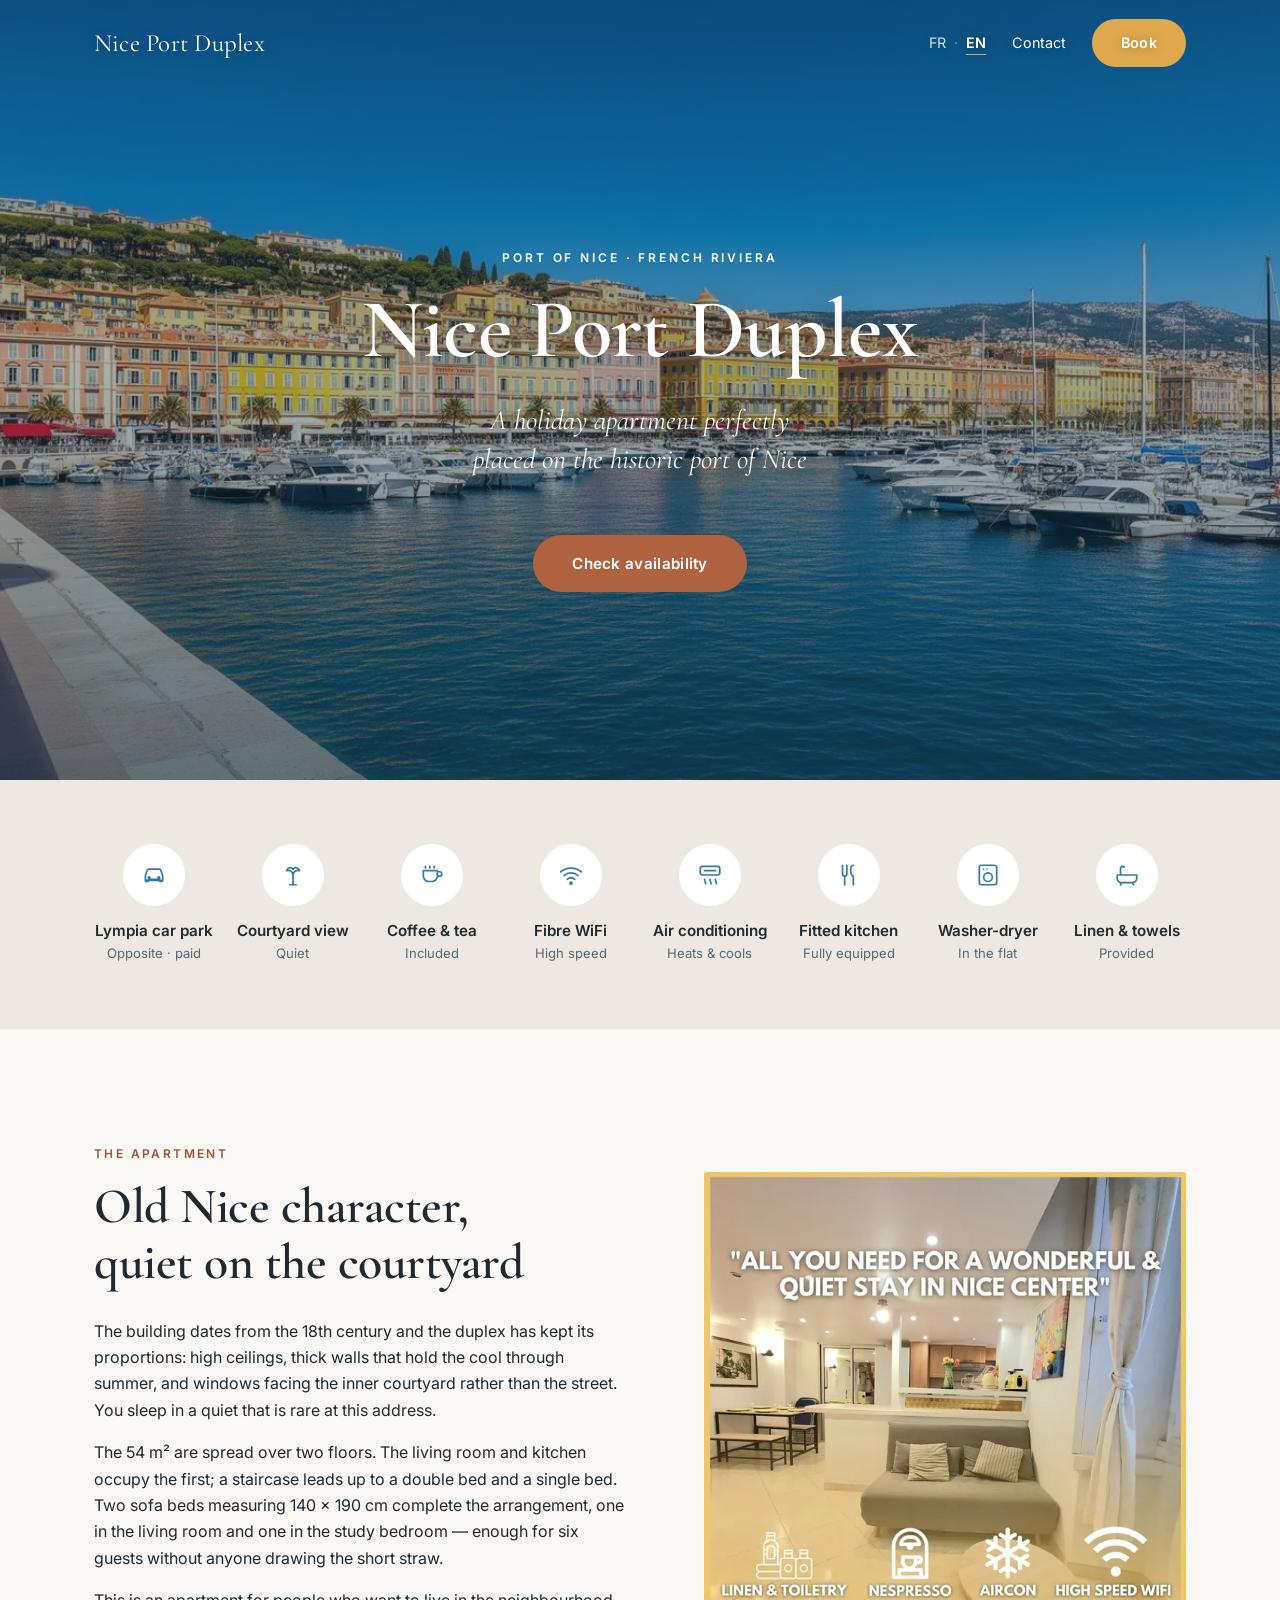
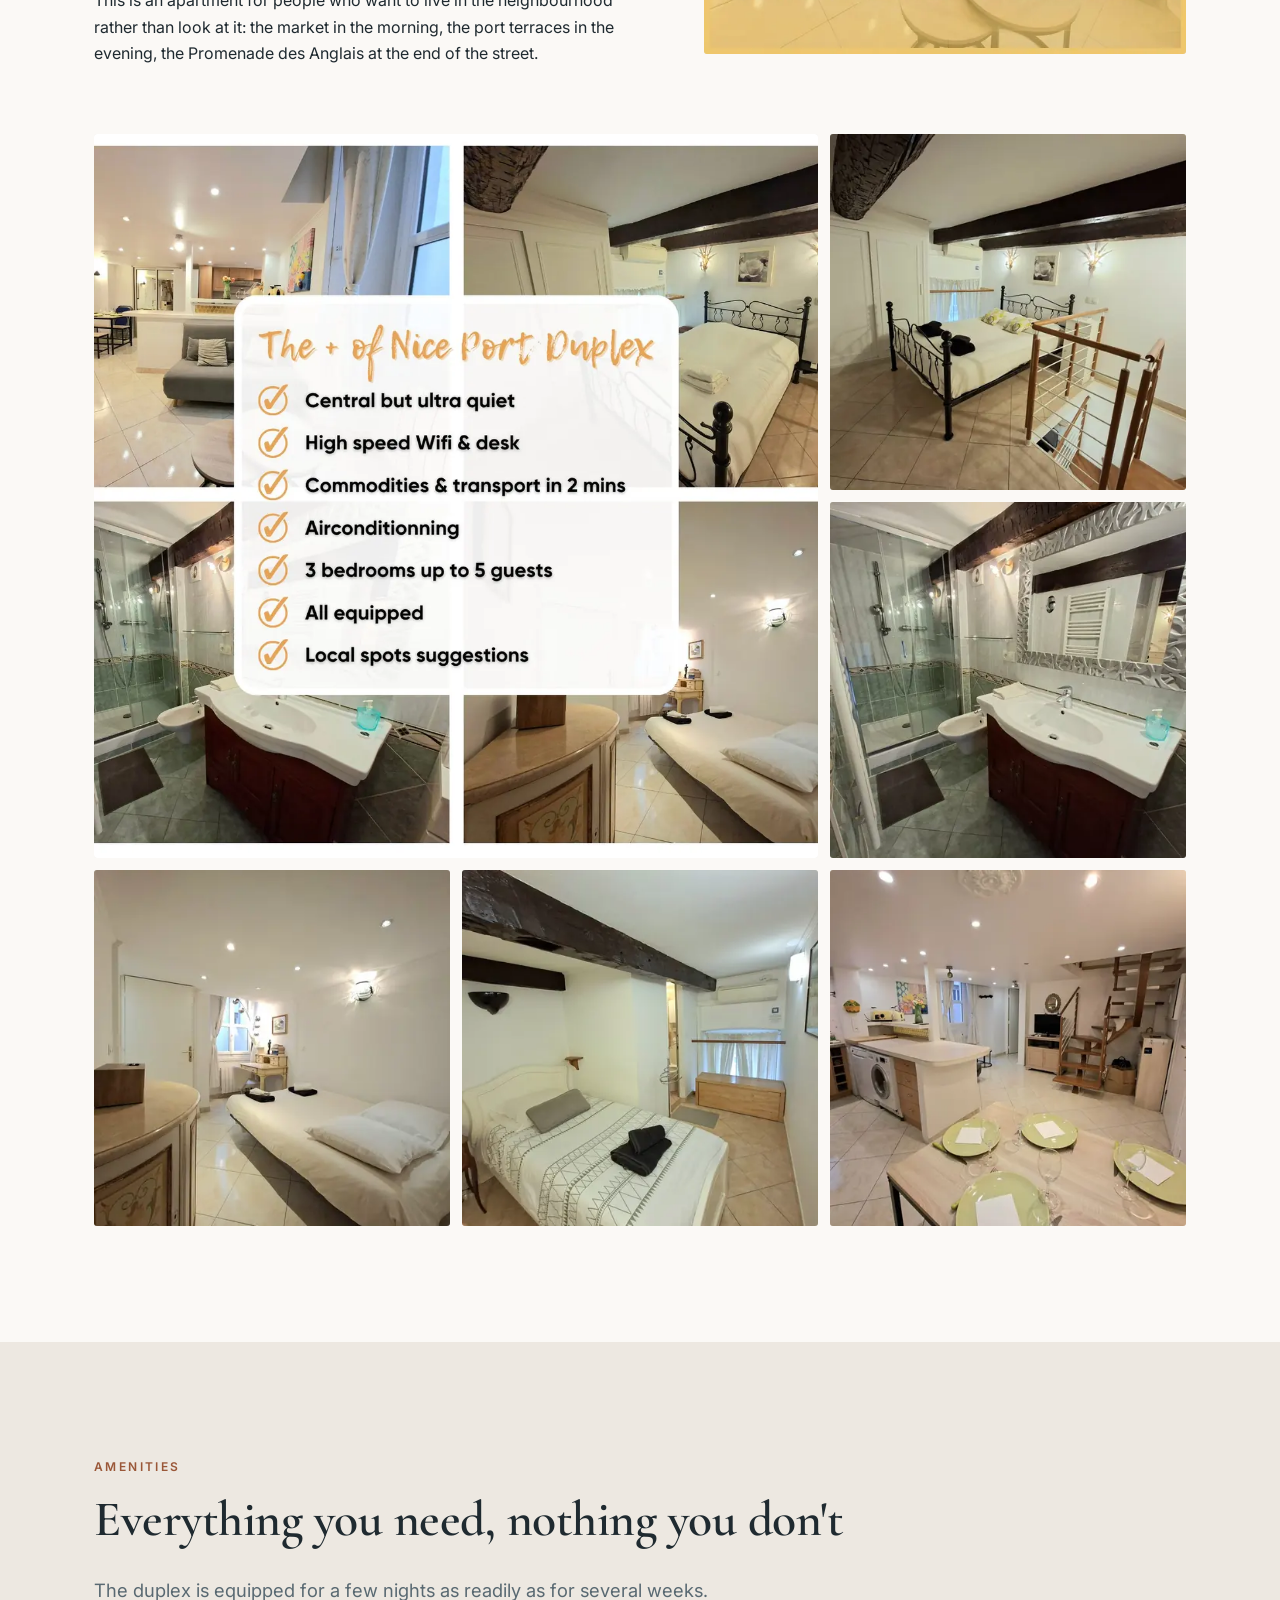
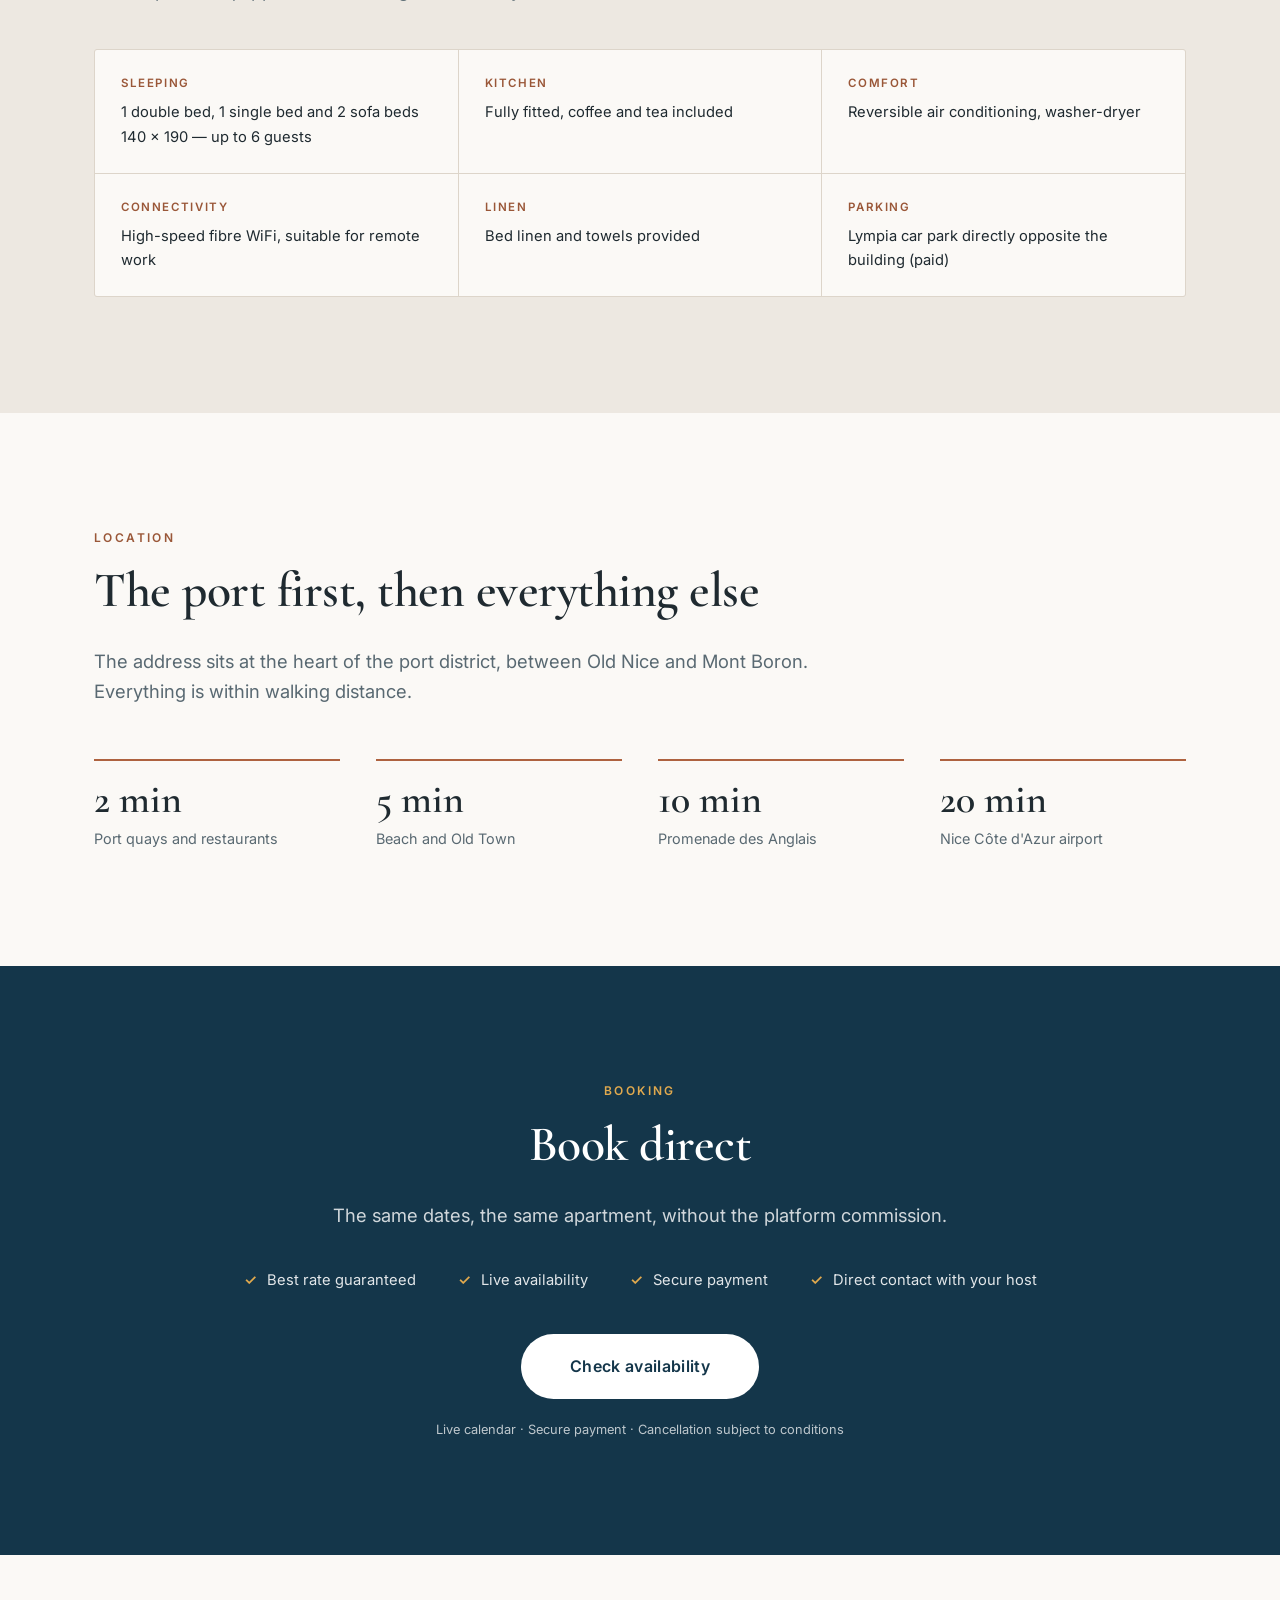
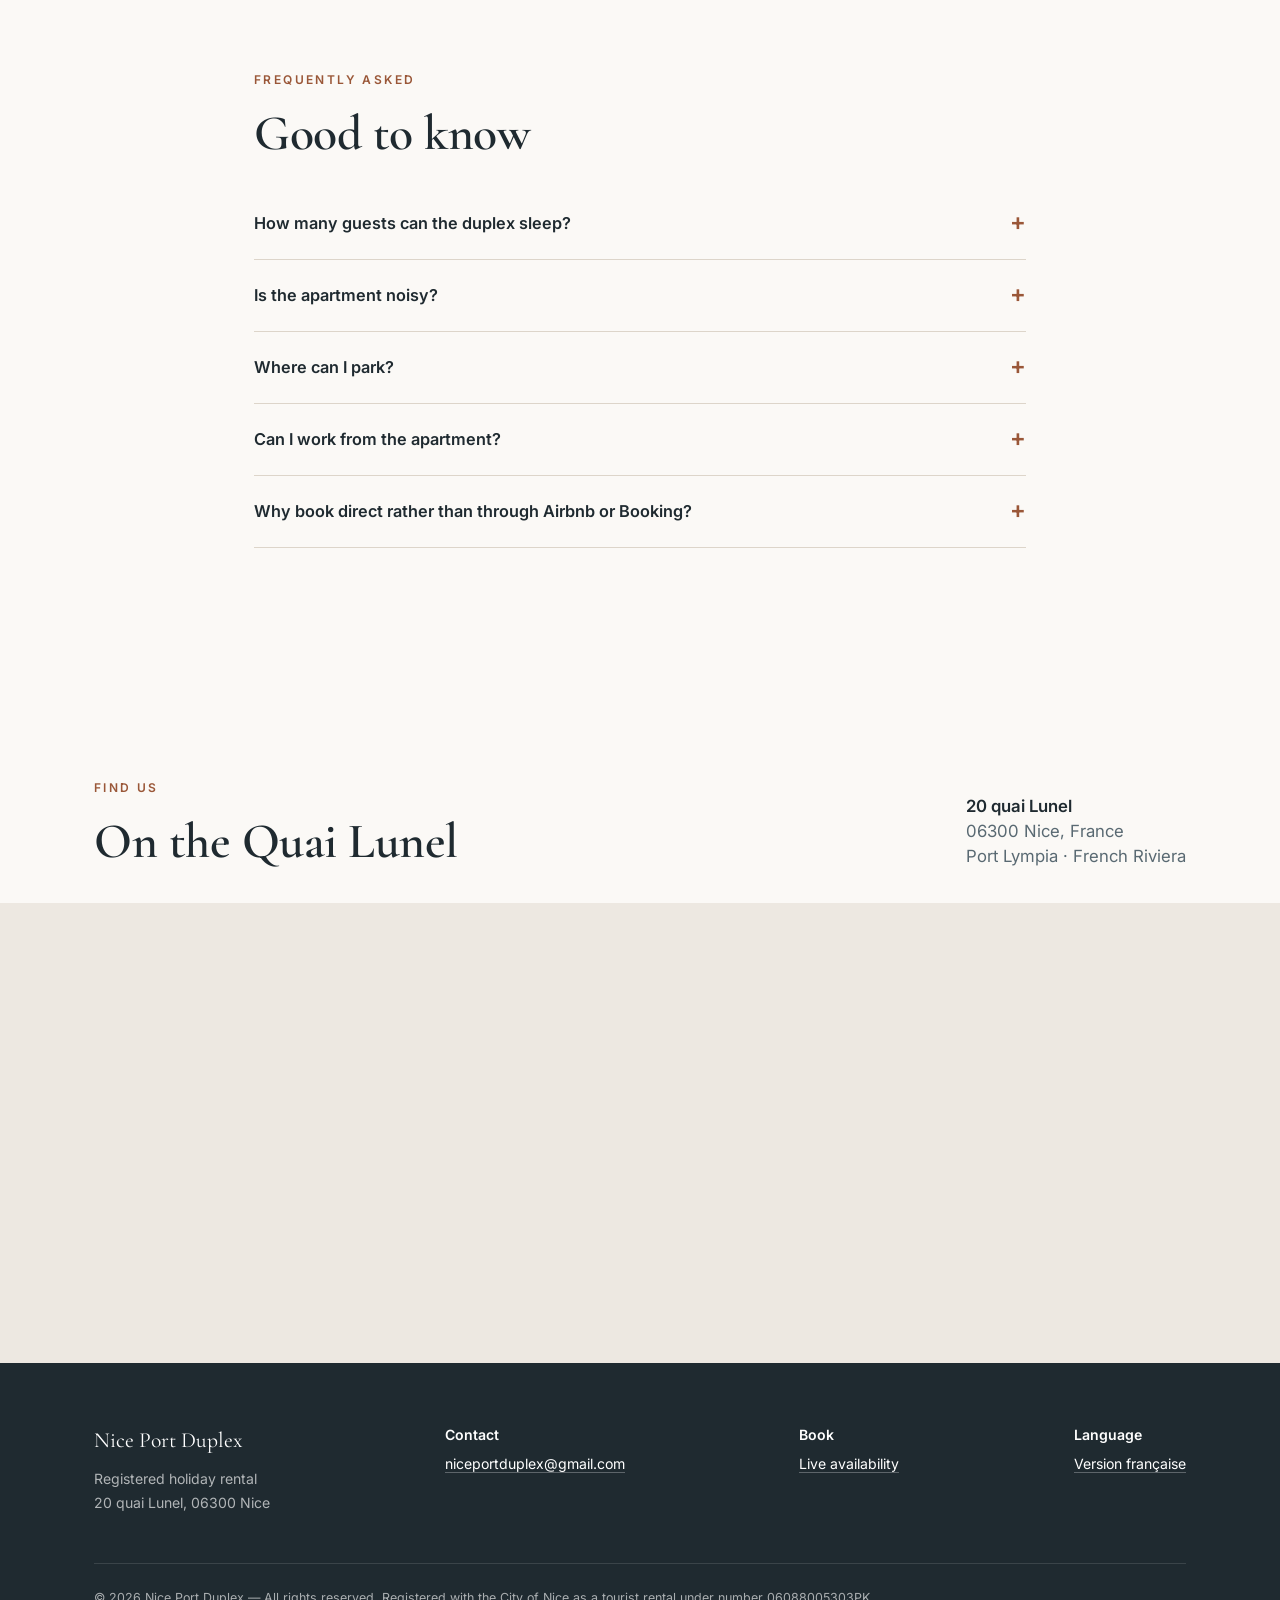
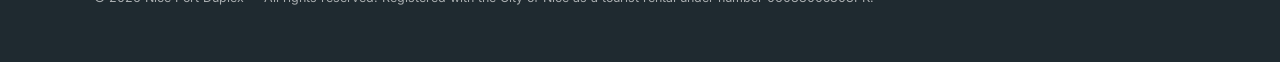
==== en/index.html @ 894622ed "Optimisation des performances et de l'accessibilité Images : variantes WebP responsives avec repli J" ====
<!DOCTYPE html>
<html lang="en">
<head>
<meta charset="utf-8">
<meta name="viewport" content="width=device-width, initial-scale=1">

<title>Nice Port Duplex — Holiday Rental on the Old Port of Nice</title>
<meta name="description" content="Charming 54 m² duplex on the Old Port of Nice, in an 18th-century building. Sleeps 6, air conditioning, fibre WiFi, five minutes from the beach and Old Town. Book direct, no platform fees.">
<link rel="canonical" href="https://niceportduplex.com/en/">
<link rel="alternate" hreflang="fr" href="https://niceportduplex.com/">
<link rel="alternate" hreflang="en" href="https://niceportduplex.com/en/">
<link rel="alternate" hreflang="x-default" href="https://niceportduplex.com/">
<meta name="robots" content="index, follow">
<meta name="theme-color" content="#14364a">

<meta property="og:type" content="website">
<meta property="og:locale" content="en_GB">
<meta property="og:locale:alternate" content="fr_FR">
<meta property="og:site_name" content="Nice Port Duplex">
<meta property="og:url" content="https://niceportduplex.com/en/">
<meta property="og:title" content="Nice Port Duplex — Holiday Rental on the Old Port of Nice">
<meta property="og:description" content="Charming 54 m² duplex on the Old Port of Nice. Sleeps 6, air conditioning, fibre WiFi. Book direct.">
<meta property="og:image" content="https://niceportduplex.com/images/opt/hero-1280.jpg">
<meta name="twitter:card" content="summary_large_image">

<link rel="preload" as="image" fetchpriority="high" href="../images/opt/hero-1280.webp" type="image/webp" imagesrcset="../images/opt/hero-760.webp 760w, ../images/opt/hero-1280.webp 1280w, ../images/opt/hero-1920.webp 1920w" imagesizes="100vw">
<link rel="icon" href="../images/favicon.png">
<link rel="preconnect" href="https://fonts.googleapis.com">
<link rel="preconnect" href="https://fonts.gstatic.com" crossorigin>
<link rel="preload" as="style" href="https://fonts.googleapis.com/css2?family=Cormorant+Garamond:ital,wght@0,400;0,600;1,400&family=Inter:wght@400;600&display=swap">
<link rel="stylesheet" href="https://fonts.googleapis.com/css2?family=Cormorant+Garamond:ital,wght@0,400;0,600;1,400&family=Inter:wght@400;600&display=swap" media="print" onload="this.media='all'">
<noscript><link rel="stylesheet" href="https://fonts.googleapis.com/css2?family=Cormorant+Garamond:ital,wght@0,400;0,600;1,400&family=Inter:wght@400;600&display=swap"></noscript>
<link rel="stylesheet" href="../styles.css">
</head>
<body>

<!-- Icons (defined once, reused below) -->
<svg style="display:none">
  <symbol id="i-car" viewBox="0 0 24 24"><path d="M5 17h14M4 13l1.5-5A2 2 0 017.4 6.5h9.2A2 2 0 0118.5 8L20 13v4a1 1 0 01-1 1h-1a1 1 0 01-1-1v-1H7v1a1 1 0 01-1 1H5a1 1 0 01-1-1v-4z"/><circle cx="7.5" cy="14.5" r=".8"/><circle cx="16.5" cy="14.5" r=".8"/></symbol>
  <symbol id="i-tree" viewBox="0 0 24 24"><path d="M12 21v-9M12 12c0-3-3-5-6-4 1-3 5-4 6-1 1-3 5-2 6 1-3-1-6 1-6 4z"/><path d="M9 21h6"/></symbol>
  <symbol id="i-cup" viewBox="0 0 24 24"><path d="M4 8h13v5a5 5 0 01-5 5H9a5 5 0 01-5-5V8zM17 9h2a2 2 0 010 4h-2M6 4v1.5M10 4v1.5M14 4v1.5"/></symbol>
  <symbol id="i-wifi" viewBox="0 0 24 24"><path d="M2.5 9a15 15 0 0119 0M5.5 12.5a10 10 0 0113 0M8.5 16a5.5 5.5 0 017 0"/><circle cx="12" cy="19.5" r=".9" fill="currentColor"/></symbol>
  <symbol id="i-air" viewBox="0 0 24 24"><rect x="3" y="4" width="18" height="8" rx="2"/><path d="M7 8h10M7 16c0 2 1 3 1 4M12 16c0 2 1 3 1 4M17 16c0 2 1 3 1 4"/></symbol>
  <symbol id="i-kitchen" viewBox="0 0 24 24"><path d="M6 3v8a2 2 0 002 2h0a2 2 0 002-2V3M8 13v8M16 3c-1.5 0-2.5 2-2.5 5S15 13 16 13v8"/></symbol>
  <symbol id="i-wash" viewBox="0 0 24 24"><rect x="4" y="3" width="16" height="18" rx="2"/><circle cx="12" cy="14" r="4"/><path d="M8 6.5h.01M11 6.5h.01"/></symbol>
  <symbol id="i-bath" viewBox="0 0 24 24"><path d="M3 12h18v3a4 4 0 01-4 4H7a4 4 0 01-4-4v-3zM6 12V6a2 2 0 013.4-1.4M7 19l-1 2M17 19l1 2"/></symbol>
</svg>

<header>
  <nav class="wrap nav">
    <a href="/en/" class="brand">Nice&nbsp;Port&nbsp;Duplex</a>
    <div class="nav-right">
      <span class="lang"><a href="/">FR</a><span style="opacity:.4">·</span><a href="/en/" aria-current="true">EN</a></span>
      <a href="#contact" class="hide-sm">Contact</a>
      <a href="/en/book/" class="btn btn-gold">Book</a>
    </div>
  </nav>
</header>

<!-- ═══════════ HERO ═══════════ -->
<main id="contenu">
<div class="hero">
  <div class="hero-img"><picture><source type="image/webp" srcset="../images/opt/hero-760.webp 760w, ../images/opt/hero-1280.webp 1280w, ../images/opt/hero-1920.webp 1920w" sizes="100vw"><img src="../images/opt/hero-1280.jpg" alt="The historic port of Nice and its colourful façades" width="1920" height="1088" fetchpriority="high"></picture></div>
  <div class="wrap">
    <p class="eyebrow">Port of Nice · French Riviera</p>
    <h1>Nice Port Duplex</h1>
    <p class="tagline">A holiday apartment perfectly placed on the historic port of Nice</p>
    <a href="/en/book/" class="btn btn-primary">Check availability</a>
  </div>
</div>

<!-- ═══════════ AMENITIES STRIP ═══════════ -->
<div class="strip">
  <div class="wrap strip-grid">
    <div><i><svg><use href="#i-car"/></svg></i><b>Lympia car park</b><span>Opposite · paid</span></div>
    <div><i><svg><use href="#i-tree"/></svg></i><b>Courtyard view</b><span>Quiet</span></div>
    <div><i><svg><use href="#i-cup"/></svg></i><b>Coffee &amp; tea</b><span>Included</span></div>
    <div><i><svg><use href="#i-wifi"/></svg></i><b>Fibre WiFi</b><span>High speed</span></div>
    <div><i><svg><use href="#i-air"/></svg></i><b>Air conditioning</b><span>Heats &amp; cools</span></div>
    <div><i><svg><use href="#i-kitchen"/></svg></i><b>Fitted kitchen</b><span>Fully equipped</span></div>
    <div><i><svg><use href="#i-wash"/></svg></i><b>Washer-dryer</b><span>In the flat</span></div>
    <div><i><svg><use href="#i-bath"/></svg></i><b>Linen &amp; towels</b><span>Provided</span></div>
  </div>
</div>

<!-- ═══════════ THE APARTMENT ═══════════ -->
<section id="apartment">
  <div class="wrap two">
    <div>
      <p class="eyebrow">The apartment</p>
      <h2>Old Nice character,<br>quiet on the courtyard</h2>
      <p>The building dates from the 18th century and the duplex has kept its proportions: high ceilings, thick walls that hold the cool through summer, and windows facing the inner courtyard rather than the street. You sleep in a quiet that is rare at this address.</p>
      <p>The 54 m² are spread over two floors. The living room and kitchen occupy the first; a staircase leads up to a double bed and a single bed. Two sofa beds measuring 140 × 190 cm complete the arrangement, one in the living room and one in the study bedroom — enough for six guests without anyone drawing the short straw.</p>
      <p>This is an apartment for people who want to live in the neighbourhood rather than look at it: the market in the morning, the port terraces in the evening, the Promenade des Anglais at the end of the street.</p>
    </div>
    <div class="frame">
      <picture><source type="image/webp" srcset="../images/opt/salon-640.webp 640w, ../images/opt/salon-1040.webp 1040w" sizes="(max-width:860px) 100vw, 520px"><img src="../images/opt/salon-640.jpg" alt="What the duplex provides: linen and toiletries, Nespresso, air conditioning and high-speed WiFi" width="1300" height="1300" loading="lazy" decoding="async"></picture>
    </div>
  </div>

  <div class="wrap">
    <div class="gallery">
      <div><picture><source type="image/webp" srcset="../images/opt/photo-1-700.webp 700w, ../images/opt/photo-1-1100.webp 1100w" sizes="(max-width:700px) 100vw, (max-width:1140px) 66vw, 740px"><img src="../images/opt/photo-1-700.jpg" alt="Highlights of the duplex: central yet quiet, fibre WiFi and desk, air conditioning, three bedrooms" width="1400" height="1400" loading="lazy" decoding="async"></picture></div>
      <div><picture><source type="image/webp" srcset="../images/opt/photo-2-460.webp 460w, ../images/opt/photo-2-720.webp 720w" sizes="(max-width:700px) 50vw, (max-width:1140px) 33vw, 360px"><img src="../images/opt/photo-2-460.jpg" alt="The upstairs bedroom beneath the 18th-century exposed beams" width="900" height="900" loading="lazy" decoding="async"></picture></div>
      <div><picture><source type="image/webp" srcset="../images/opt/photo-3-460.webp 460w, ../images/opt/photo-3-720.webp 720w" sizes="(max-width:700px) 50vw, (max-width:1140px) 33vw, 360px"><img src="../images/opt/photo-3-460.jpg" alt="The bathroom with walk-in shower and large mirror" width="900" height="900" loading="lazy" decoding="async"></picture></div>
      <div><picture><source type="image/webp" srcset="../images/opt/photo-4-460.webp 460w, ../images/opt/photo-4-720.webp 720w" sizes="(max-width:700px) 50vw, (max-width:1140px) 33vw, 360px"><img src="../images/opt/photo-4-460.jpg" alt="The second bedroom with its work corner facing the window" width="900" height="900" loading="lazy" decoding="async"></picture></div>
      <div><picture><source type="image/webp" srcset="../images/opt/photo-5-460.webp 460w, ../images/opt/photo-5-720.webp 720w" sizes="(max-width:700px) 50vw, (max-width:1140px) 33vw, 360px"><img src="../images/opt/photo-5-460.jpg" alt="The third bedroom, under an exposed beam, next to the shower room" width="900" height="900" loading="lazy" decoding="async"></picture></div>
      <div><picture><source type="image/webp" srcset="../images/opt/photo-6-460.webp 460w, ../images/opt/photo-6-720.webp 720w" sizes="(max-width:700px) 50vw, (max-width:1140px) 33vw, 360px"><img src="../images/opt/photo-6-460.jpg" alt="The table laid opposite the kitchen, television corner and staircase" width="900" height="900" loading="lazy" decoding="async"></picture></div>
    </div>
  </div>
</section>

<!-- ═══════════ AMENITIES ═══════════ -->
<section id="amenities" class="band">
  <div class="wrap">
    <p class="eyebrow">Amenities</p>
    <h2>Everything you need, nothing you don't</h2>
    <p class="lead">The duplex is equipped for a few nights as readily as for several weeks.</p>
    <ul class="amenities">
      <li><strong>Sleeping</strong>1 double bed, 1 single bed and 2 sofa beds 140 × 190 — up to 6 guests</li>
      <li><strong>Kitchen</strong>Fully fitted, coffee and tea included</li>
      <li><strong>Comfort</strong>Reversible air conditioning, washer-dryer</li>
      <li><strong>Connectivity</strong>High-speed fibre WiFi, suitable for remote work</li>
      <li><strong>Linen</strong>Bed linen and towels provided</li>
      <li><strong>Parking</strong>Lympia car park directly opposite the building (paid)</li>
    </ul>
  </div>
</section>

<!-- ═══════════ LOCATION ═══════════ -->
<section id="location">
  <div class="wrap">
    <p class="eyebrow">Location</p>
    <h2>The port first, then everything else</h2>
    <p class="lead">The address sits at the heart of the port district, between Old Nice and Mont Boron. Everything is within walking distance.</p>
    <div class="distances">
      <div><b>2 min</b><span>Port quays and restaurants</span></div>
      <div><b>5 min</b><span>Beach and Old Town</span></div>
      <div><b>10 min</b><span>Promenade des Anglais</span></div>
      <div><b>20 min</b><span>Nice Côte d'Azur airport</span></div>
    </div>
  </div>
</section>

<!-- ═══════════ BOOKING ═══════════ -->
<section id="book" class="booking">
  <div class="wrap">
    <p class="eyebrow" style="color:var(--gold)">Booking</p>
    <h2>Book direct</h2>
    <p class="lead">The same dates, the same apartment, without the platform commission.</p>
    <div class="perks">
      <span>Best rate guaranteed</span>
      <span>Live availability</span>
      <span>Secure payment</span>
      <span>Direct contact with your host</span>
    </div>

    <!-- ┌──────────────────────────────────────────────────────────┐
         │ BOOKING ENGINE                                           │
         │ To show the SuperHote calendar here, replace the link    │
         │ below with the code from SuperHote → Site de             │
         │ réservations → « Intégrer un moteur de réservation ».    │
         └──────────────────────────────────────────────────────────┘ -->
    <a href="/en/book/" class="btn btn-light">Check availability</a>

    <small class="engine-note">Live calendar · Secure payment · Cancellation subject to conditions</small>
  </div>
</section>

<!-- ═══════════ FAQ ═══════════ -->
<section id="faq">
  <div class="wrap" style="max-width:820px">
    <p class="eyebrow">Frequently asked</p>
    <h2>Good to know</h2>

    <details>
      <summary>How many guests can the duplex sleep?</summary>
      <p>Up to six. Upstairs there is a double bed and a single bed, and two sofa beds measuring 140 × 190 cm are found in the living room and the study bedroom.</p>
    </details>

    <details>
      <summary>Is the apartment noisy?</summary>
      <p>No. The duplex faces the building's inner courtyard rather than the street, which is one of its real advantages in such a lively district.</p>
    </details>

    <details>
      <summary>Where can I park?</summary>
      <p>The Lympia car park is directly opposite the building. It is paid parking and requires no advance booking.</p>
    </details>

    <details>
      <summary>Can I work from the apartment?</summary>
      <p>Yes. The WiFi runs on fibre and the study bedroom has a dedicated work corner, which suits longer stays and remote work.</p>
    </details>

    <details>
      <summary>Why book direct rather than through Airbnb or Booking?</summary>
      <p>Because platform commissions do not apply. For identical dates, the direct rate is the better one, and you deal with your host directly before and during your stay.</p>
    </details>
  </div>
</section>

<!-- ═══════════ MAP ═══════════ -->
<section class="map-block">
  <div class="wrap map-head">
    <div>
      <p class="eyebrow">Find us</p>
      <h2 style="margin-bottom:0">On the Quai Lunel</h2>
    </div>
    <address>
      <b>20 quai Lunel</b>
      06300 Nice, France<br>
      Port Lympia · French Riviera
    </address>
  </div>
  <div class="map-frame">
    <iframe
      src="https://www.google.com/maps?q=20+quai+Lunel,+06300+Nice,+France&hl=en&z=16&output=embed"
      title="Location of the apartment, 20 quai Lunel in Nice"
      loading="lazy"
      referrerpolicy="no-referrer-when-downgrade"
      allowfullscreen></iframe>
  </div>
</section>

</main>

<!-- ═══════════ FOOTER ═══════════ -->
<footer id="contact">
  <div class="wrap">
    <div class="foot">
      <div>
        <p style="font-family:'Cormorant Garamond',serif;font-size:1.35rem;color:#fff">Nice Port Duplex</p>
        <p>Registered holiday rental<br>20 quai Lunel, 06300 Nice</p>
      </div>
      <div>
        <p><strong>Contact</strong></p>
        <p><a href="mailto:niceportduplex@gmail.com">niceportduplex@gmail.com</a></p>
      </div>
      <div>
        <p><strong>Book</strong></p>
        <p><a href="#book">Live availability</a></p>
      </div>
      <div>
        <p><strong>Language</strong></p>
        <p><a href="/">Version française</a></p>
      </div>
    </div>
    <p class="legal">© 2026 Nice Port Duplex — All rights reserved. Registered with the City of Nice as a tourist rental under number 06088005303PK.</p>
  </div>
</footer>

<!-- ═══════════ STRUCTURED DATA (Google) ═══════════ -->
<script type="application/ld+json">
{
  "@context":"https://schema.org",
  "@type":"Apartment",
  "name":"Nice Port Duplex",
  "description":"Charming 54 m² duplex over two floors in an 18th-century building on the historic port of Nice. Sleeps six, reversible air conditioning, fibre WiFi, five minutes from the beach and the Old Town.",
  "url":"https://niceportduplex.com/en/",
  "image":"https://niceportduplex.com/images/opt/hero-1280.jpg",
  "occupancy":{"@type":"QuantitativeValue","maxValue":6},
  "floorSize":{"@type":"QuantitativeValue","value":54,"unitCode":"MTK"},
  "address":{
    "@type":"PostalAddress",
    "streetAddress":"20 quai Lunel",
    "addressLocality":"Nice",
    "addressRegion":"Provence-Alpes-Côte d'Azur",
    "postalCode":"06300",
    "addressCountry":"FR"
  },
  "amenityFeature":[
    {"@type":"LocationFeatureSpecification","name":"Fibre WiFi","value":true},
    {"@type":"LocationFeatureSpecification","name":"Air conditioning","value":true},
    {"@type":"LocationFeatureSpecification","name":"Fitted kitchen","value":true},
    {"@type":"LocationFeatureSpecification","name":"Washer-dryer","value":true},
    {"@type":"LocationFeatureSpecification","name":"Linen and towels provided","value":true}
  ]
}
</script>

<script type="application/ld+json">
{
  "@context": "https://schema.org",
  "@type": "FAQPage",
  "mainEntity": [
    {
      "@type": "Question",
      "name": "How many guests can the duplex sleep?",
      "acceptedAnswer": {
        "@type": "Answer",
        "text": "Up to six. Upstairs there is a double bed and a single bed, and two sofa beds measuring 140 × 190 cm are found in the living room and the study bedroom."
      }
    },
    {
      "@type": "Question",
      "name": "Is the apartment noisy?",
      "acceptedAnswer": {
        "@type": "Answer",
        "text": "No. The duplex faces the building's inner courtyard rather than the street, which is one of its real advantages in such a lively district."
      }
    },
    {
      "@type": "Question",
      "name": "Where can I park?",
      "acceptedAnswer": {
        "@type": "Answer",
        "text": "The Lympia car park is directly opposite the building. It is paid parking and requires no advance booking."
      }
    },
    {
      "@type": "Question",
      "name": "Can I work from the apartment?",
      "acceptedAnswer": {
        "@type": "Answer",
        "text": "Yes. The WiFi runs on fibre and the study bedroom has a dedicated work corner, which suits longer stays and remote work."
      }
    },
    {
      "@type": "Question",
      "name": "Why book direct rather than through Airbnb or Booking?",
      "acceptedAnswer": {
        "@type": "Answer",
        "text": "Because platform commissions do not apply. For identical dates, the direct rate is the better one, and you deal with your host directly before and during your stay."
      }
    }
  ]
}
</script>

</body>
</html>
---- styles.css ----
/* ════════════════════════════════════════════════════════
   Nice Port Duplex — feuille de style partagée
   Utilisée par index.html (FR) et en/index.html (EN)
   ════════════════════════════════════════════════════════ */

:root{
  --terracotta:#ae623f;        /* fond de bouton, blanc lisible dessus */
  --terracotta-ink:#9a5738;    /* terracotta en texte sur fond clair */
  --gold:#e0a94e;
  --sea:#397aa3;
  --deep:#14364a;
  --cream:#ede8e1;
  --ivory:#fbf9f6;
  --ink:#1f2a30;
  --muted:#596972;
  --line:#ddd5ca;
  --max:1140px;
}
*{box-sizing:border-box;margin:0;padding:0}
html{scroll-behavior:smooth}
body{
  font-family:'Inter',system-ui,sans-serif;
  color:var(--ink);background:var(--ivory);
  line-height:1.65;-webkit-font-smoothing:antialiased;
}
h1,h2,h3{font-family:'Cormorant Garamond',Georgia,serif;font-weight:600;line-height:1.12;letter-spacing:-.01em}
h1{font-size:clamp(2.8rem,7.5vw,5.2rem)}
h2{font-size:clamp(2rem,4.5vw,3.1rem);margin-bottom:.55em}
h3{font-size:1.3rem;margin-bottom:.35em}
p{margin-bottom:1em}
a{color:inherit}
img{display:block;width:100%;height:100%;object-fit:cover}
.frame img,.gallery img,.hero-img img,.bookhero img{background:var(--cream)}
.wrap{max-width:var(--max);margin:0 auto;padding:0 24px}
section{padding:clamp(64px,9vw,118px) 0}
.eyebrow{font-size:.75rem;letter-spacing:.2em;text-transform:uppercase;color:var(--terracotta-ink);font-weight:600;margin-bottom:1.3em}
.lead{font-size:1.15rem;color:var(--muted);max-width:62ch}
.center{text-align:center}
.center .lead{margin-left:auto;margin-right:auto}

/* ── Boutons ── */
.btn{
  display:inline-block;padding:15px 38px;border-radius:999px;
  font-size:.95rem;font-weight:600;letter-spacing:.02em;
  text-decoration:none;transition:.25s;border:1px solid transparent;cursor:pointer;
}
.btn-primary{background:var(--terracotta);color:#fff}
.btn-primary:hover{background:#94512f}
.btn-gold{background:var(--gold);color:var(--deep)}
.btn-gold:hover{background:#cb9640;color:var(--deep)}
.btn-light{background:#fff;color:var(--deep)}
.btn-light:hover{background:var(--gold);color:var(--deep)}

/* ── En-tête ── */
header{position:absolute;top:0;left:0;right:0;z-index:50}
.nav{display:flex;align-items:center;justify-content:space-between;height:86px}
.brand{font-family:'Cormorant Garamond',serif;font-size:1.55rem;color:#fff;text-decoration:none;letter-spacing:.01em;text-shadow:0 1px 12px rgba(0,0,0,.3)}
.nav-right{display:flex;align-items:center;gap:26px}
.nav-right a{color:#fff;font-size:.9rem;text-decoration:none;text-shadow:0 1px 12px rgba(0,0,0,.3)}
.nav-right .btn{padding:11px 28px;font-size:.9rem}
.lang{display:flex;gap:8px;align-items:center;font-size:.88rem;color:#fff}
.lang a{opacity:.82}
.lang a:hover{opacity:1}
.lang a[aria-current="true"]{opacity:1;font-weight:600;border-bottom:1px solid var(--gold)}
@media(max-width:760px){.nav-right a.hide-sm{display:none}}
/* Zones tactiles confortables sur écran tactile */
@media(pointer:coarse){
  .nav-right a,.lang a,.bookfoot a,footer a{min-height:44px;display:inline-flex;align-items:center}
  .lang a{padding:0 10px}
  .nav-right{gap:14px}
  summary{min-height:44px;align-items:center}
  .btn{padding:16px 34px}
}

/* ── Hero ── */
.hero{position:relative;min-height:clamp(540px,88vh,780px);display:flex;align-items:center;justify-content:center;background:var(--deep);text-align:center}
.hero-img{position:absolute;inset:0}
.hero::after{content:"";position:absolute;inset:0;background:linear-gradient(to bottom,rgba(20,54,74,.58) 0%,rgba(20,54,74,.34) 45%,rgba(20,54,74,.66) 100%)}
.hero .wrap{position:relative;z-index:2;color:#fff;padding-top:60px}
.hero .eyebrow{color:#fff;opacity:1;letter-spacing:.24em}
.hero h1{margin-bottom:.3em;text-shadow:0 2px 30px rgba(0,0,0,.35)}
.hero .tagline{font-family:'Cormorant Garamond',serif;font-style:italic;font-size:clamp(1.25rem,2.6vw,1.75rem);max-width:30ch;margin:0 auto 2em;color:rgba(255,255,255,.95);text-shadow:0 1px 16px rgba(0,0,0,.3);line-height:1.4}

/* ── Bandeau équipements ── */
.strip{background:var(--cream);padding:clamp(44px,5vw,64px) 0}
.strip-grid{display:grid;grid-template-columns:repeat(8,1fr);gap:20px;text-align:center}
@media(max-width:1000px){.strip-grid{grid-template-columns:repeat(4,1fr);gap:30px 16px}}
@media(max-width:540px){.strip-grid{grid-template-columns:repeat(2,1fr)}}
.strip-grid i{display:flex;align-items:center;justify-content:center;width:62px;height:62px;margin:0 auto 12px;background:#fff;border-radius:50%}
.strip-grid svg{width:26px;height:26px;stroke:var(--sea);fill:none;stroke-width:1.6;stroke-linecap:round;stroke-linejoin:round}
.strip-grid b{display:block;font-size:.95rem;font-weight:600}
.strip-grid span{display:block;font-size:.82rem;color:var(--muted)}

/* ── Grilles ── */
.two{display:grid;grid-template-columns:1.05fr .95fr;gap:clamp(40px,6vw,82px);align-items:center}
@media(max-width:860px){.two{grid-template-columns:1fr}}
.frame{aspect-ratio:1/1;background:var(--cream);overflow:hidden;border-radius:3px}

.gallery{display:grid;grid-template-columns:repeat(3,1fr);gap:12px;margin-top:52px}
.gallery div{aspect-ratio:1;background:var(--cream);overflow:hidden;border-radius:3px}
.gallery div:first-child{grid-column:span 2;grid-row:span 2;aspect-ratio:auto}
@media(max-width:700px){
  .gallery{grid-template-columns:repeat(2,1fr)}
  .gallery div:first-child{grid-column:span 2;grid-row:auto;aspect-ratio:4/3}
}

/* ── Équipements détaillés ── */
.amenities{display:grid;grid-template-columns:repeat(3,1fr);gap:1px;background:var(--line);border:1px solid var(--line);margin-top:44px;border-radius:3px;overflow:hidden}
.amenities li{list-style:none;background:var(--ivory);padding:24px 26px;font-size:.92rem}
@media(max-width:860px){.amenities{grid-template-columns:repeat(2,1fr)}}
@media(max-width:520px){.amenities{grid-template-columns:1fr}}
.amenities strong{display:block;font-size:.72rem;letter-spacing:.14em;text-transform:uppercase;color:var(--terracotta-ink);margin-bottom:7px;font-weight:600}

/* ── Emplacement ── */
.band{background:var(--cream)}
.distances{display:grid;grid-template-columns:repeat(auto-fit,minmax(170px,1fr));gap:36px;margin-top:52px}
.distances div{border-top:2px solid var(--terracotta);padding-top:18px}
.distances b{font-family:'Cormorant Garamond',serif;font-size:2.5rem;font-weight:600;display:block;line-height:1;margin-bottom:6px}
.distances span{font-size:.9rem;color:var(--muted)}

/* ── Réservation ── */
.booking{background:var(--deep);color:#fff;text-align:center}
.booking h2{color:#fff}
.booking .lead{color:rgba(255,255,255,.8);margin:0 auto 12px}
.perks{display:flex;justify-content:center;flex-wrap:wrap;gap:14px 42px;margin:38px 0 42px;font-size:.92rem;color:rgba(255,255,255,.88)}
.perks span::before{content:"✓";color:var(--gold);font-weight:600;margin-right:10px}
.booking .btn{padding:18px 48px;font-size:1rem}
.booking small{display:block;margin-top:20px;font-size:.8rem;color:rgba(255,255,255,.72)}

/* ── Page de réservation ── */
.bookbar{position:sticky;top:0;z-index:60;background:var(--ivory);border-bottom:1px solid var(--line)}
.bookbar .nav{height:64px}
.bookbar .brand{color:var(--ink);text-shadow:none;font-size:1.35rem}
.bookbar .nav-right a{color:var(--muted);text-shadow:none}
.bookbar .nav-right a:hover{color:var(--terracotta-ink)}
.bookhero{position:relative;height:clamp(140px,20vw,210px);display:flex;align-items:center;justify-content:center;text-align:center;overflow:hidden;background:var(--deep)}
.bookhero img{position:absolute;inset:0;width:100%;height:100%;object-fit:cover;object-position:center 64%}
.bookhero::after{content:"";position:absolute;inset:0;background:linear-gradient(to bottom,rgba(20,54,74,.45),rgba(20,54,74,.68))}
.bookhero .wrap{position:relative;z-index:2;color:#fff}
.bookhero .eyebrow{color:#fff;opacity:1;margin-bottom:.55em}
.bookhero h1{font-size:clamp(1.75rem,3.8vw,2.7rem);margin:0;text-shadow:0 2px 22px rgba(0,0,0,.35)}
.bookintro{text-align:center;padding:clamp(26px,3.5vw,40px) 0 clamp(22px,2.6vw,32px)}
.bookintro .perks{margin:20px 0 0;color:var(--muted)}
.bookintro .perks span::before{color:var(--terracotta)}
.engine-full{width:100%;background:#fff;border-top:1px solid var(--line)}
.engine-full iframe{width:100%;border:0;display:block;height:4000px}
@media(max-width:700px){.engine-full iframe{height:4900px}}
.bookfoot{text-align:center;padding:40px 0 64px;font-size:.88rem;color:var(--muted)}
.bookfoot a{color:var(--terracotta-ink)}
.engine-note{display:block;margin-top:22px;font-size:.8rem;color:rgba(255,255,255,.72)}

/* ── FAQ ── */
details{border-bottom:1px solid var(--line);padding:22px 0}
summary{cursor:pointer;font-weight:600;font-size:1.02rem;list-style:none;display:flex;justify-content:space-between;gap:20px}
summary::-webkit-details-marker{display:none}
summary::after{content:"+";color:var(--terracotta-ink);font-size:1.5rem;line-height:1;transition:.2s}
details[open] summary::after{transform:rotate(45deg)}
details p{margin:14px 0 0;color:var(--muted);max-width:72ch}

/* ── Carte ── */
.map-block{padding-bottom:0}
.map-head{display:flex;justify-content:space-between;align-items:flex-end;flex-wrap:wrap;gap:20px;margin-bottom:34px}
.map-head address{font-style:normal;font-size:1.05rem;color:var(--muted);line-height:1.5}
.map-head address b{display:block;color:var(--ink);font-weight:600}
.map-frame{position:relative;height:clamp(300px,42vw,460px);background:var(--cream);overflow:hidden}
.map-frame iframe{width:100%;height:100%;border:0;display:block;filter:saturate(.85)}

/* ── Pied de page ── */
footer{background:var(--ink);color:rgba(255,255,255,.65);padding:60px 0 40px;font-size:.88rem}
footer a{color:#fff;text-decoration:none;border-bottom:1px solid rgba(255,255,255,.28)}
.foot{display:flex;justify-content:space-between;flex-wrap:wrap;gap:30px}
.foot p{margin-bottom:.4em}
.foot strong{color:#fff;font-weight:600}
.legal{margin-top:44px;padding-top:24px;border-top:1px solid rgba(255,255,255,.12);font-size:.78rem;color:rgba(255,255,255,.62)}
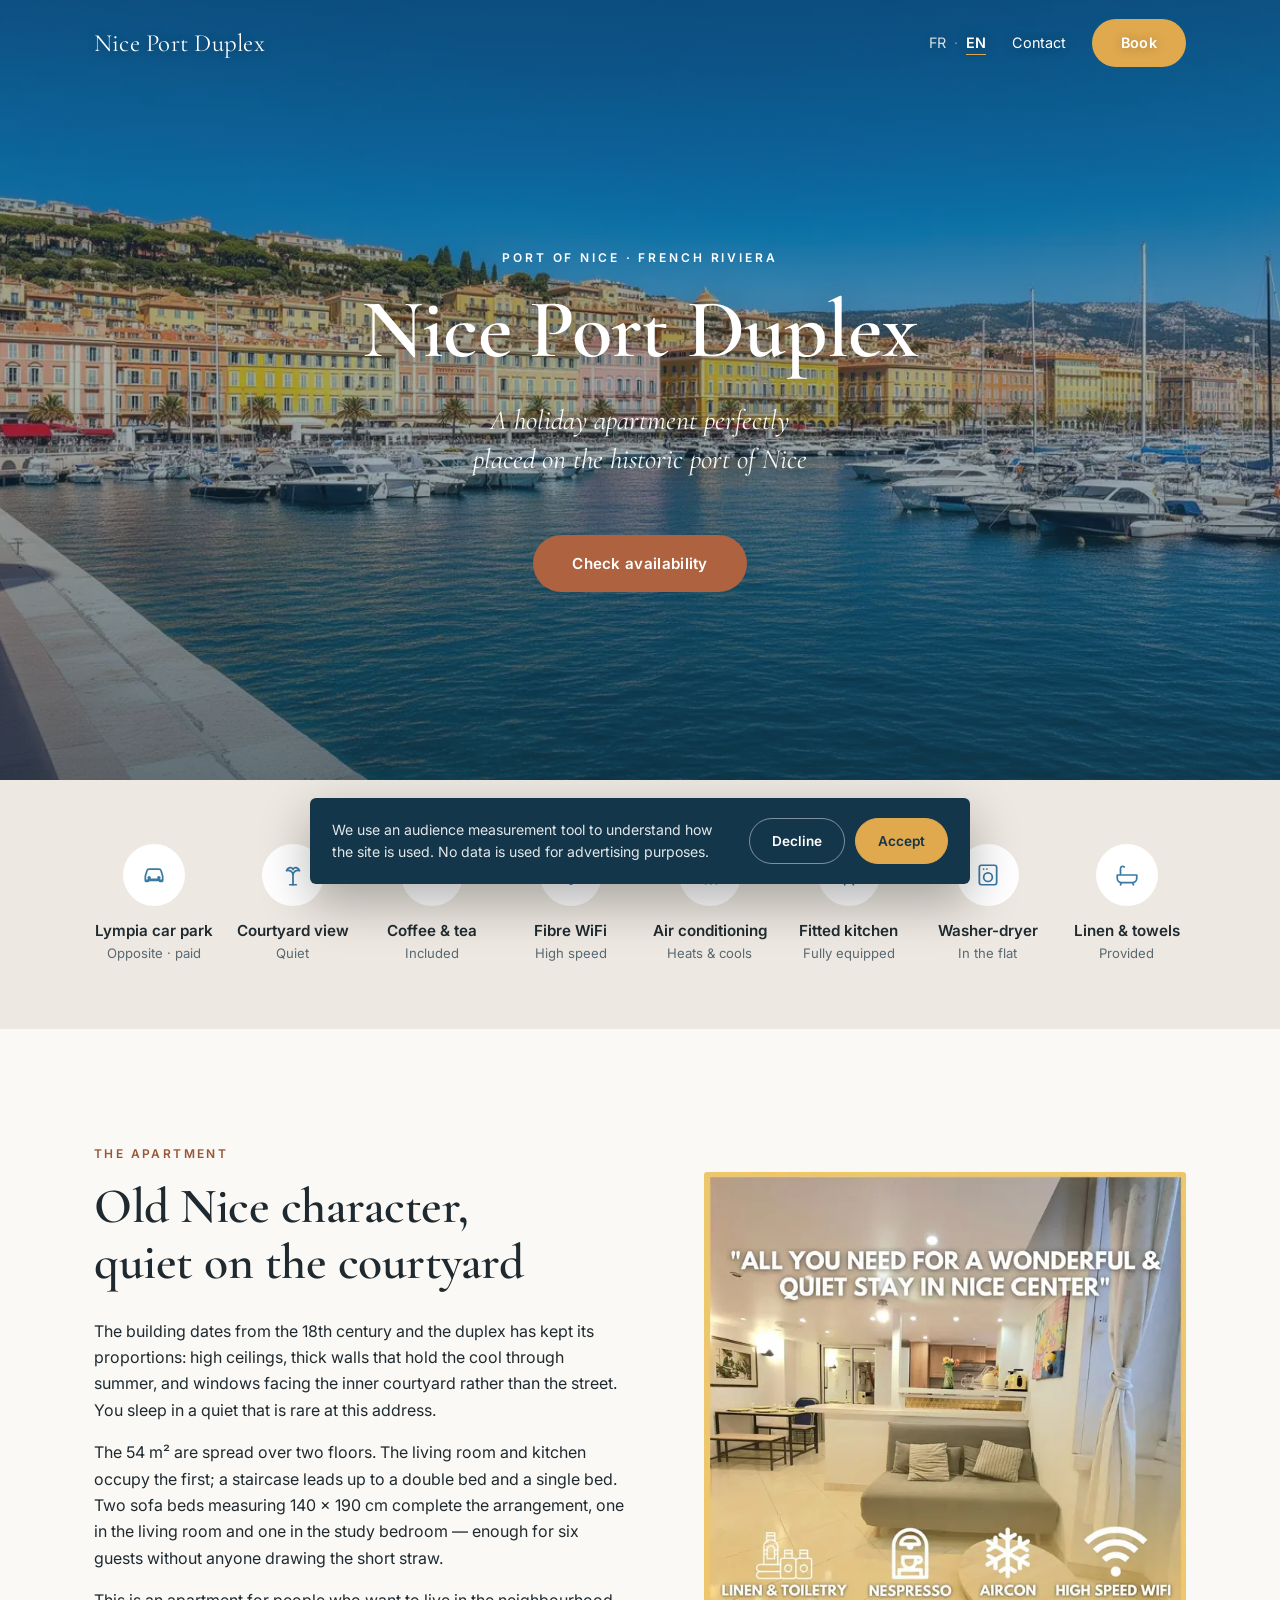
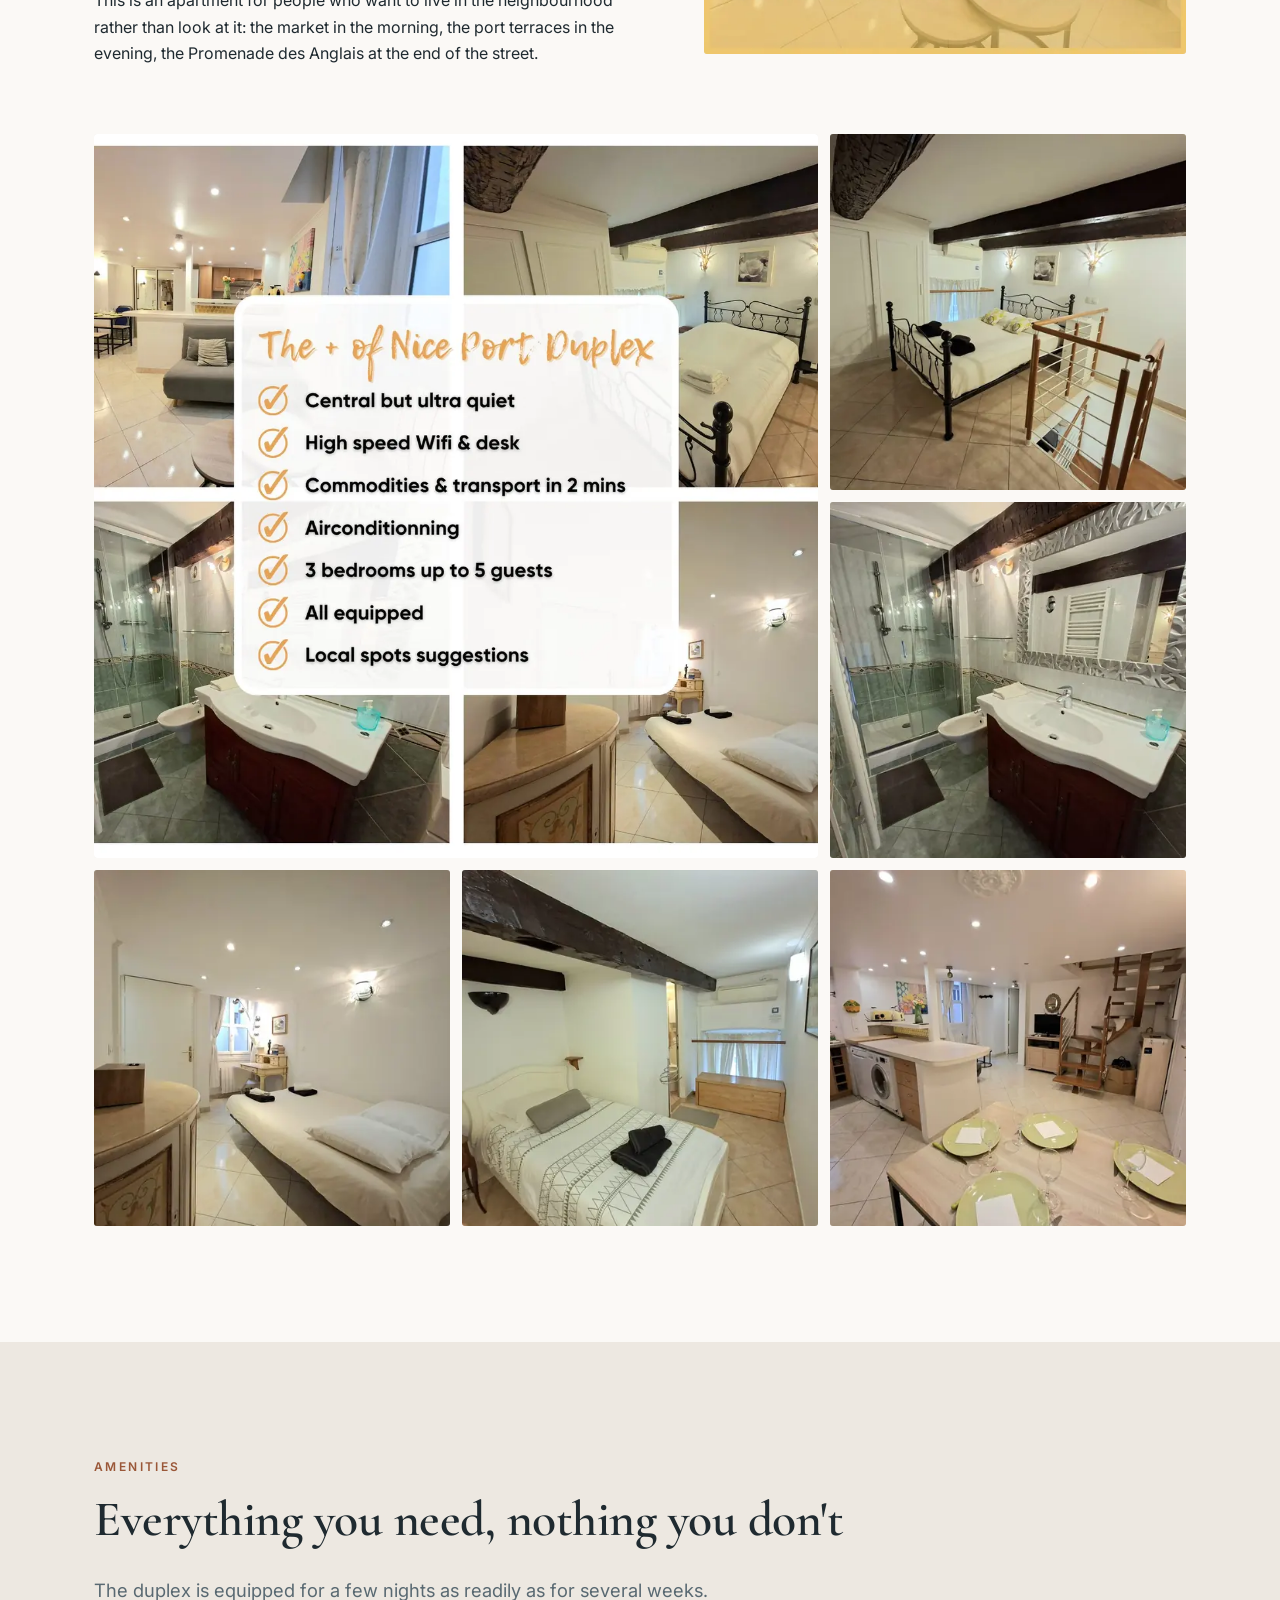
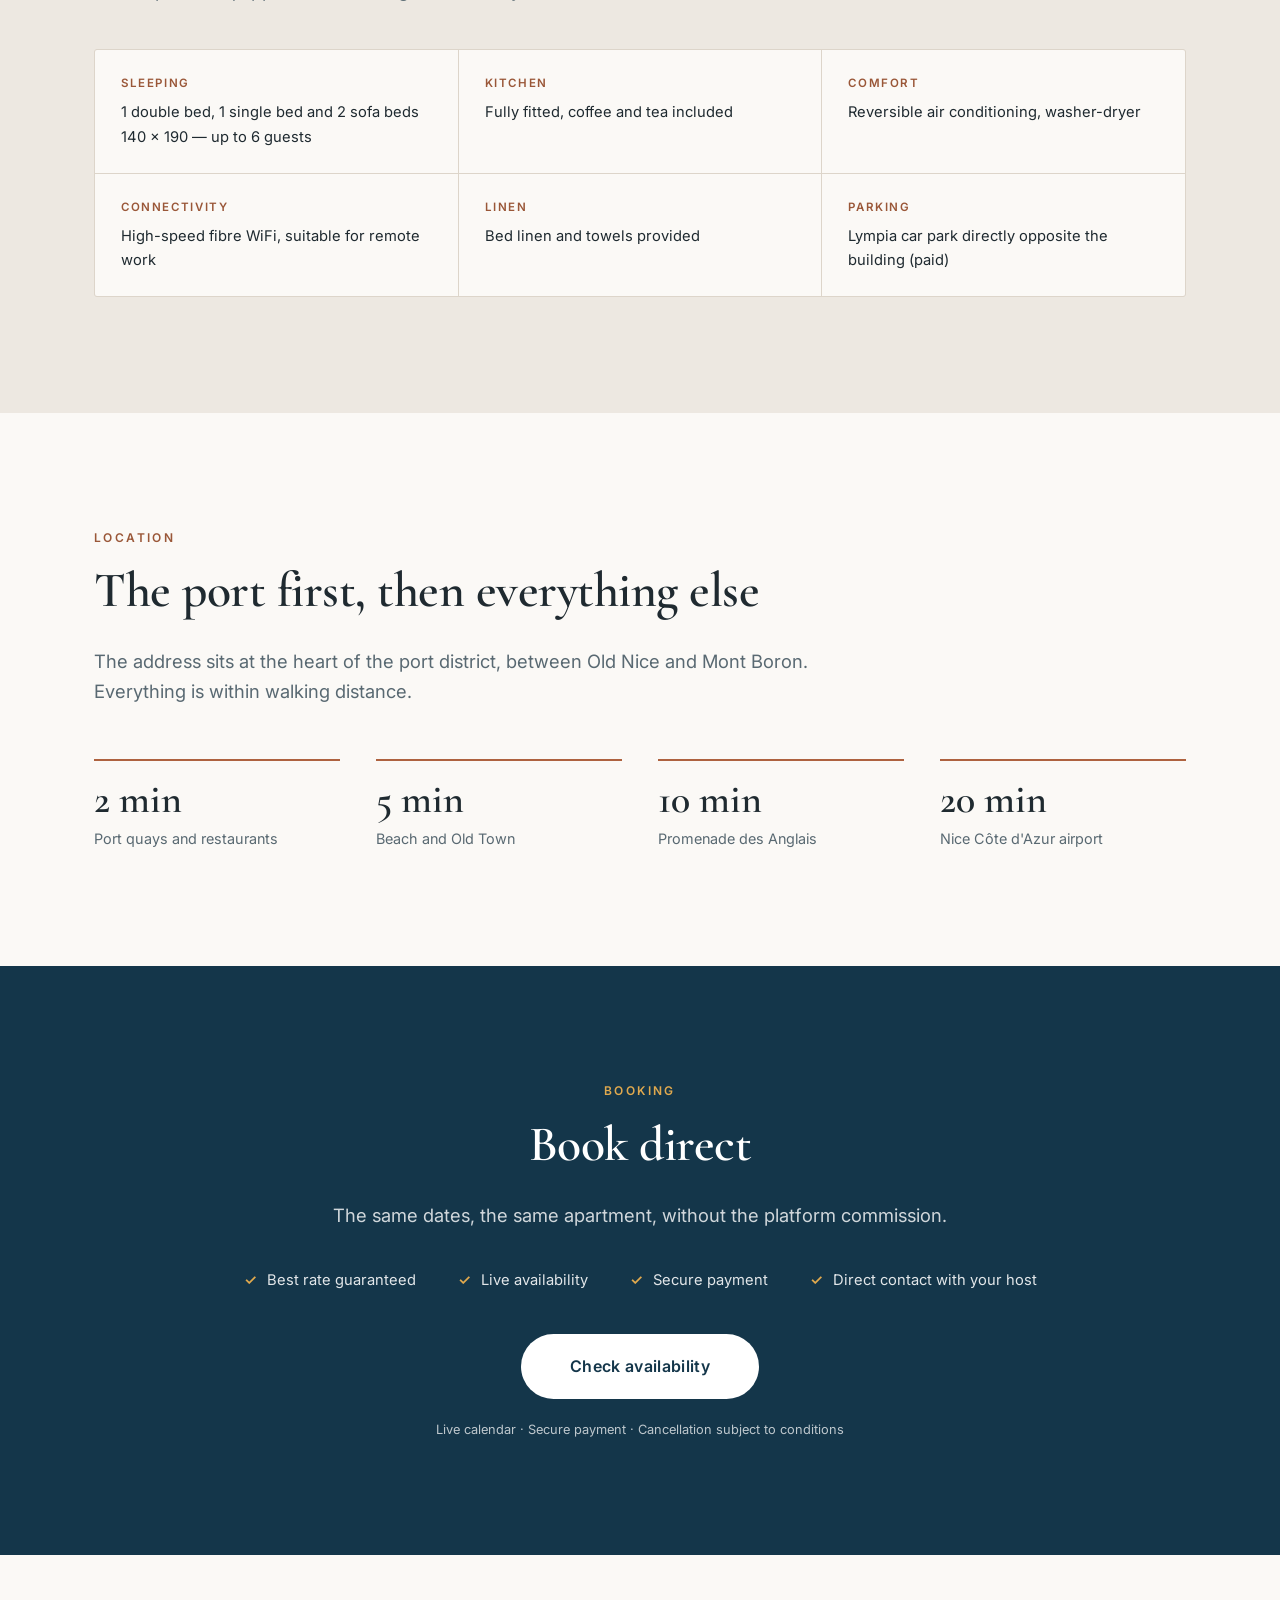
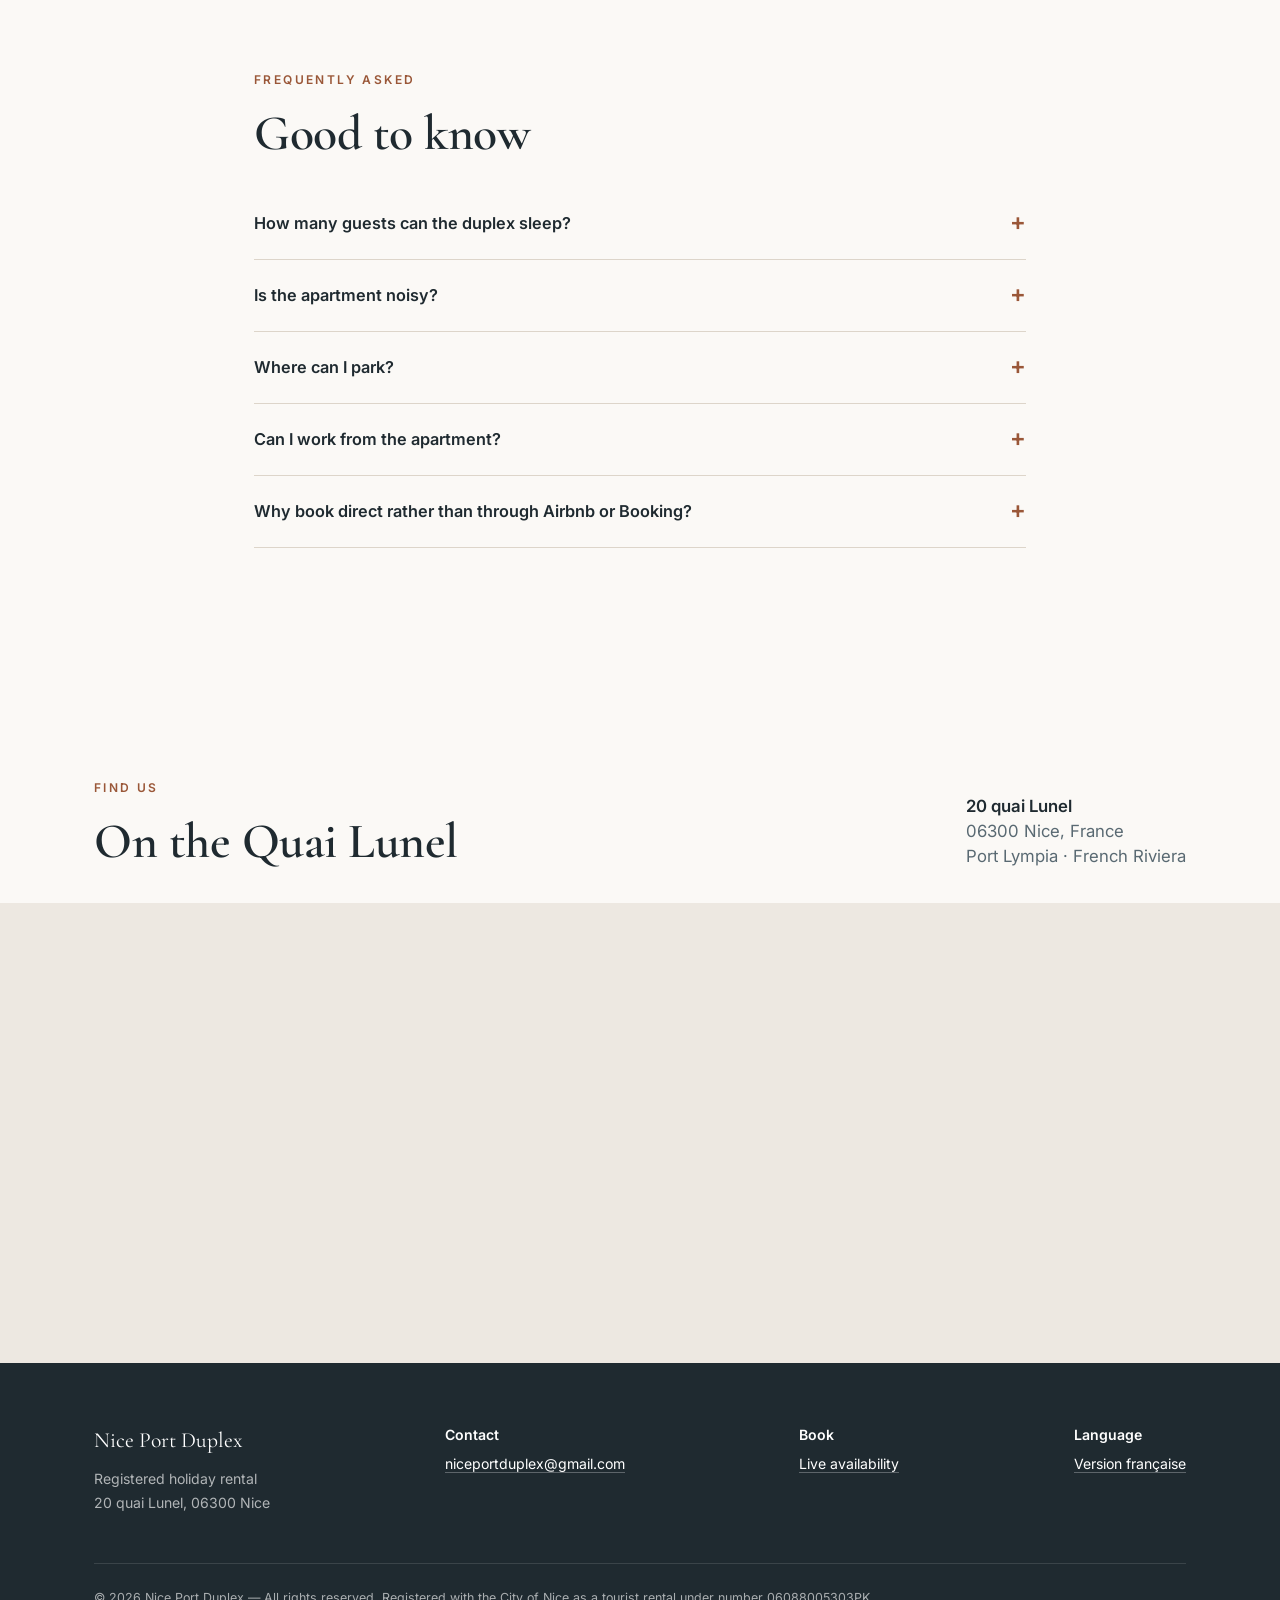
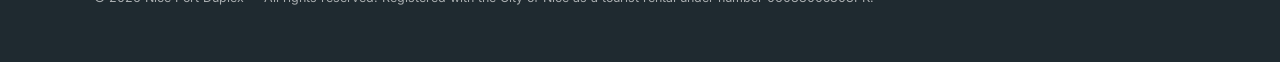
==== commit 91677b4f: "CSS intégré aux pages, mesure d'audience et en-tête mobile Plus aucune ressource ne bloque l'afficha" ====
--- a/en/index.html
+++ b/en/index.html
@@ -30,7 +30,207 @@
 <link rel="preload" as="style" href="https://fonts.googleapis.com/css2?family=Cormorant+Garamond:ital,wght@0,400;0,600;1,400&family=Inter:wght@400;600&display=swap">
 <link rel="stylesheet" href="https://fonts.googleapis.com/css2?family=Cormorant+Garamond:ital,wght@0,400;0,600;1,400&family=Inter:wght@400;600&display=swap" media="print" onload="this.media='all'">
 <noscript><link rel="stylesheet" href="https://fonts.googleapis.com/css2?family=Cormorant+Garamond:ital,wght@0,400;0,600;1,400&family=Inter:wght@400;600&display=swap"></noscript>
-<link rel="stylesheet" href="../styles.css">
+<!-- styles:debut -->
+<style>/* ════════════════════════════════════════════════════════
+   Nice Port Duplex — feuille de style partagée
+   Utilisée par index.html (FR) et en/index.html (EN)
+   ════════════════════════════════════════════════════════ */
+
+:root{
+  --terracotta:#ae623f;        /* fond de bouton, blanc lisible dessus */
+  --terracotta-ink:#9a5738;    /* terracotta en texte sur fond clair */
+  --gold:#e0a94e;
+  --sea:#397aa3;
+  --deep:#14364a;
+  --cream:#ede8e1;
+  --ivory:#fbf9f6;
+  --ink:#1f2a30;
+  --muted:#596972;
+  --line:#ddd5ca;
+  --max:1140px;
+}
+*{box-sizing:border-box;margin:0;padding:0}
+html{scroll-behavior:smooth}
+body{
+  font-family:'Inter',system-ui,sans-serif;
+  color:var(--ink);background:var(--ivory);
+  line-height:1.65;-webkit-font-smoothing:antialiased;
+}
+h1,h2,h3{font-family:'Cormorant Garamond',Georgia,serif;font-weight:600;line-height:1.12;letter-spacing:-.01em}
+h1{font-size:clamp(2.8rem,7.5vw,5.2rem)}
+h2{font-size:clamp(2rem,4.5vw,3.1rem);margin-bottom:.55em}
+h3{font-size:1.3rem;margin-bottom:.35em}
+p{margin-bottom:1em}
+a{color:inherit}
+img{display:block;width:100%;height:100%;object-fit:cover}
+.frame img,.gallery img,.hero-img img,.bookhero img{background:var(--cream)}
+.wrap{max-width:var(--max);margin:0 auto;padding:0 24px}
+section{padding:clamp(64px,9vw,118px) 0}
+.eyebrow{font-size:.75rem;letter-spacing:.2em;text-transform:uppercase;color:var(--terracotta-ink);font-weight:600;margin-bottom:1.3em}
+.lead{font-size:1.15rem;color:var(--muted);max-width:62ch}
+.center{text-align:center}
+.center .lead{margin-left:auto;margin-right:auto}
+
+/* ── Boutons ── */
+.btn{
+  display:inline-block;padding:15px 38px;border-radius:999px;
+  font-size:.95rem;font-weight:600;letter-spacing:.02em;
+  text-decoration:none;transition:.25s;border:1px solid transparent;cursor:pointer;
+}
+.btn-primary{background:var(--terracotta);color:#fff}
+.btn-primary:hover{background:#94512f}
+.btn-gold{background:var(--gold);color:var(--deep)}
+.btn-gold:hover{background:#cb9640;color:var(--deep)}
+.btn-light{background:#fff;color:var(--deep)}
+.btn-light:hover{background:var(--gold);color:var(--deep)}
+
+/* ── En-tête ── */
+header{position:absolute;top:0;left:0;right:0;z-index:50}
+.nav{display:flex;align-items:center;justify-content:space-between;height:86px}
+.brand{font-family:'Cormorant Garamond',serif;font-size:1.55rem;color:#fff;text-decoration:none;letter-spacing:.01em;text-shadow:0 1px 12px rgba(0,0,0,.3)}
+.nav-right{display:flex;align-items:center;gap:26px}
+.nav-right a{color:#fff;font-size:.9rem;text-decoration:none;text-shadow:0 1px 12px rgba(0,0,0,.3)}
+.nav-right .btn{padding:11px 28px;font-size:.9rem}
+.lang{display:flex;gap:8px;align-items:center;font-size:.88rem;color:#fff}
+.lang a{opacity:.82}
+.lang a:hover{opacity:1}
+.lang a[aria-current="true"]{opacity:1;font-weight:600;border-bottom:1px solid var(--gold)}
+@media(max-width:760px){
+  .nav-right a.hide-sm{display:none}
+  .nav{height:72px}
+  .brand{font-size:1.15rem}
+  .nav-right{gap:12px}
+  .nav-right .btn{padding:10px 18px;font-size:.85rem}
+}
+@media(max-width:400px){
+  .brand{font-size:1rem}
+  .lang{font-size:.8rem}
+  .nav-right .btn{padding:10px 14px}
+}
+/* Zones tactiles confortables sur écran tactile */
+@media(pointer:coarse){
+  .nav-right a,.lang a,.bookfoot a,footer a{min-height:44px;display:inline-flex;align-items:center}
+  .lang a{padding:0 10px}
+  .nav-right{gap:14px}
+  summary{min-height:44px;align-items:center}
+  .btn{padding:16px 34px}
+}
+
+/* ── Hero ── */
+.hero{position:relative;min-height:clamp(540px,88vh,780px);display:flex;align-items:center;justify-content:center;background:var(--deep);text-align:center}
+.hero-img{position:absolute;inset:0}
+.hero::after{content:"";position:absolute;inset:0;background:linear-gradient(to bottom,rgba(20,54,74,.58) 0%,rgba(20,54,74,.34) 45%,rgba(20,54,74,.66) 100%)}
+.hero .wrap{position:relative;z-index:2;color:#fff;padding-top:60px}
+.hero .eyebrow{color:#fff;opacity:1;letter-spacing:.24em}
+.hero h1{margin-bottom:.3em;text-shadow:0 2px 30px rgba(0,0,0,.35)}
+.hero .tagline{font-family:'Cormorant Garamond',serif;font-style:italic;font-size:clamp(1.25rem,2.6vw,1.75rem);max-width:30ch;margin:0 auto 2em;color:rgba(255,255,255,.95);text-shadow:0 1px 16px rgba(0,0,0,.3);line-height:1.4}
+
+/* ── Bandeau équipements ── */
+.strip{background:var(--cream);padding:clamp(44px,5vw,64px) 0}
+.strip-grid{display:grid;grid-template-columns:repeat(8,1fr);gap:20px;text-align:center}
+@media(max-width:1000px){.strip-grid{grid-template-columns:repeat(4,1fr);gap:30px 16px}}
+@media(max-width:540px){.strip-grid{grid-template-columns:repeat(2,1fr)}}
+.strip-grid i{display:flex;align-items:center;justify-content:center;width:62px;height:62px;margin:0 auto 12px;background:#fff;border-radius:50%}
+.strip-grid svg{width:26px;height:26px;stroke:var(--sea);fill:none;stroke-width:1.6;stroke-linecap:round;stroke-linejoin:round}
+.strip-grid b{display:block;font-size:.95rem;font-weight:600}
+.strip-grid span{display:block;font-size:.82rem;color:var(--muted)}
+
+/* ── Grilles ── */
+.two{display:grid;grid-template-columns:1.05fr .95fr;gap:clamp(40px,6vw,82px);align-items:center}
+@media(max-width:860px){.two{grid-template-columns:1fr}}
+.frame{aspect-ratio:1/1;background:var(--cream);overflow:hidden;border-radius:3px}
+
+.gallery{display:grid;grid-template-columns:repeat(3,1fr);gap:12px;margin-top:52px}
+.gallery div{aspect-ratio:1;background:var(--cream);overflow:hidden;border-radius:3px}
+.gallery div:first-child{grid-column:span 2;grid-row:span 2;aspect-ratio:auto}
+@media(max-width:700px){
+  .gallery{grid-template-columns:repeat(2,1fr)}
+  .gallery div:first-child{grid-column:span 2;grid-row:auto;aspect-ratio:4/3}
+}
+
+/* ── Équipements détaillés ── */
+.amenities{display:grid;grid-template-columns:repeat(3,1fr);gap:1px;background:var(--line);border:1px solid var(--line);margin-top:44px;border-radius:3px;overflow:hidden}
+.amenities li{list-style:none;background:var(--ivory);padding:24px 26px;font-size:.92rem}
+@media(max-width:860px){.amenities{grid-template-columns:repeat(2,1fr)}}
+@media(max-width:520px){.amenities{grid-template-columns:1fr}}
+.amenities strong{display:block;font-size:.72rem;letter-spacing:.14em;text-transform:uppercase;color:var(--terracotta-ink);margin-bottom:7px;font-weight:600}
+
+/* ── Emplacement ── */
+.band{background:var(--cream)}
+.distances{display:grid;grid-template-columns:repeat(auto-fit,minmax(170px,1fr));gap:36px;margin-top:52px}
+.distances div{border-top:2px solid var(--terracotta);padding-top:18px}
+.distances b{font-family:'Cormorant Garamond',serif;font-size:2.5rem;font-weight:600;display:block;line-height:1;margin-bottom:6px}
+.distances span{font-size:.9rem;color:var(--muted)}
+
+/* ── Réservation ── */
+.booking{background:var(--deep);color:#fff;text-align:center}
+.booking h2{color:#fff}
+.booking .lead{color:rgba(255,255,255,.8);margin:0 auto 12px}
+.perks{display:flex;justify-content:center;flex-wrap:wrap;gap:14px 42px;margin:38px 0 42px;font-size:.92rem;color:rgba(255,255,255,.88)}
+.perks span::before{content:"✓";color:var(--gold);font-weight:600;margin-right:10px}
+.booking .btn{padding:18px 48px;font-size:1rem}
+.booking small{display:block;margin-top:20px;font-size:.8rem;color:rgba(255,255,255,.72)}
+
+/* ── Page de réservation ── */
+.bookbar{position:sticky;top:0;z-index:60;background:var(--ivory);border-bottom:1px solid var(--line)}
+.bookbar .nav{height:64px}
+.bookbar .brand{color:var(--ink);text-shadow:none;font-size:1.35rem}
+.bookbar .nav-right a{color:var(--muted);text-shadow:none}
+.bookbar .nav-right a:hover{color:var(--terracotta-ink)}
+.bookhero{position:relative;height:clamp(140px,20vw,210px);display:flex;align-items:center;justify-content:center;text-align:center;overflow:hidden;background:var(--deep)}
+.bookhero img{position:absolute;inset:0;width:100%;height:100%;object-fit:cover;object-position:center 64%}
+.bookhero::after{content:"";position:absolute;inset:0;background:linear-gradient(to bottom,rgba(20,54,74,.45),rgba(20,54,74,.68))}
+.bookhero .wrap{position:relative;z-index:2;color:#fff}
+.bookhero .eyebrow{color:#fff;opacity:1;margin-bottom:.55em}
+.bookhero h1{font-size:clamp(1.75rem,3.8vw,2.7rem);margin:0;text-shadow:0 2px 22px rgba(0,0,0,.35)}
+.bookintro{text-align:center;padding:clamp(26px,3.5vw,40px) 0 clamp(22px,2.6vw,32px)}
+.bookintro .perks{margin:20px 0 0;color:var(--muted)}
+.bookintro .perks span::before{color:var(--terracotta)}
+.engine-full{width:100%;background:#fff;border-top:1px solid var(--line)}
+.engine-full iframe{width:100%;border:0;display:block;height:4000px}
+@media(max-width:700px){.engine-full iframe{height:4900px}}
+.bookfoot{text-align:center;padding:40px 0 64px;font-size:.88rem;color:var(--muted)}
+.bookfoot a{color:var(--terracotta-ink)}
+.engine-note{display:block;margin-top:22px;font-size:.8rem;color:rgba(255,255,255,.72)}
+
+/* ── FAQ ── */
+details{border-bottom:1px solid var(--line);padding:22px 0}
+summary{cursor:pointer;font-weight:600;font-size:1.02rem;list-style:none;display:flex;justify-content:space-between;gap:20px}
+summary::-webkit-details-marker{display:none}
+summary::after{content:"+";color:var(--terracotta-ink);font-size:1.5rem;line-height:1;transition:.2s}
+details[open] summary::after{transform:rotate(45deg)}
+details p{margin:14px 0 0;color:var(--muted);max-width:72ch}
+
+/* ── Carte ── */
+.map-block{padding-bottom:0}
+.map-head{display:flex;justify-content:space-between;align-items:flex-end;flex-wrap:wrap;gap:20px;margin-bottom:34px}
+.map-head address{font-style:normal;font-size:1.05rem;color:var(--muted);line-height:1.5}
+.map-head address b{display:block;color:var(--ink);font-weight:600}
+.map-frame{position:relative;height:clamp(300px,42vw,460px);background:var(--cream);overflow:hidden}
+.map-frame iframe{width:100%;height:100%;border:0;display:block;filter:saturate(.85)}
+
+/* ── Pied de page ── */
+footer{background:var(--ink);color:rgba(255,255,255,.65);padding:60px 0 40px;font-size:.88rem}
+footer a{color:#fff;text-decoration:none;border-bottom:1px solid rgba(255,255,255,.28)}
+.foot{display:flex;justify-content:space-between;flex-wrap:wrap;gap:30px}
+.foot p{margin-bottom:.4em}
+.foot strong{color:#fff;font-weight:600}
+.legal{margin-top:44px;padding-top:24px;border-top:1px solid rgba(255,255,255,.12);font-size:.78rem;color:rgba(255,255,255,.62)}
+
+/* ── Bandeau de consentement ── */
+.cookie-bar{position:fixed;left:16px;right:16px;bottom:16px;z-index:200;max-width:660px;margin:0 auto;
+  background:var(--deep);color:#fff;border-radius:6px;padding:20px 22px;
+  box-shadow:0 18px 50px rgba(0,0,0,.3);display:none;gap:18px;align-items:center;flex-wrap:wrap}
+.cookie-bar[data-open="1"]{display:flex}
+.cookie-bar p{margin:0;flex:1 1 280px;font-size:.88rem;line-height:1.55;color:rgba(255,255,255,.88)}
+.cookie-bar .actions{display:flex;gap:10px;flex-wrap:wrap}
+.cookie-bar button{font:inherit;font-size:.85rem;font-weight:600;border-radius:999px;
+  padding:11px 22px;border:1px solid rgba(255,255,255,.45);background:none;color:#fff;cursor:pointer;min-height:44px}
+.cookie-bar button:hover{border-color:#fff}
+.cookie-bar button.ok{background:var(--gold);border-color:var(--gold);color:var(--deep)}
+.cookie-bar button.ok:hover{background:#cb9640}
+@media(max-width:560px){.cookie-bar .actions{width:100%}.cookie-bar button{flex:1}}</style>
+<!-- styles:fin -->
 </head>
 <body>
 
@@ -328,5 +528,51 @@
 }
 </script>
 
+<!-- analytics:debut -->
+<!-- Bandeau de consentement : Google Analytics ne se charge qu'après accord. -->
+<div class="cookie-bar" id="cookie-bar" role="region" aria-label="Consent to audience measurement cookies">
+  <p id="cookie-text">We use an audience measurement tool to understand how the site is used. No data is used for advertising purposes.</p>
+  <div class="actions">
+    <button type="button" id="cookie-no">Decline</button>
+    <button type="button" class="ok" id="cookie-yes">Accept</button>
+  </div>
+</div>
+<script>
+(function () {
+  var ID = 'G-PHCLXYTM1L', KEY = 'npd-consent', bar = document.getElementById('cookie-bar');
+
+  function memoire(action, valeur) {
+    try { return action === 'lire' ? localStorage.getItem(KEY) : localStorage.setItem(KEY, valeur); }
+    catch (e) { return null; }
+  }
+
+  function demarrerMesure() {
+    if (window.gtagCharge) return;
+    window.gtagCharge = true;
+    var s = document.createElement('script');
+    s.async = true;
+    s.src = 'https://www.googletagmanager.com/gtag/js?id=' + ID;
+    document.head.appendChild(s);
+    window.dataLayer = window.dataLayer || [];
+    window.gtag = function () { window.dataLayer.push(arguments); };
+    gtag('js', new Date());
+    gtag('config', ID, { anonymize_ip: true });
+  }
+
+  var choix = memoire('lire');
+  if (choix === 'oui') demarrerMesure();
+  else if (choix !== 'non' && bar) bar.setAttribute('data-open', '1');
+
+  if (bar) {
+    document.getElementById('cookie-yes').addEventListener('click', function () {
+      memoire('ecrire', 'oui'); bar.removeAttribute('data-open'); demarrerMesure();
+    });
+    document.getElementById('cookie-no').addEventListener('click', function () {
+      memoire('ecrire', 'non'); bar.removeAttribute('data-open');
+    });
+  }
+})();
+</script>
+<!-- analytics:fin -->
 </body>
 </html>
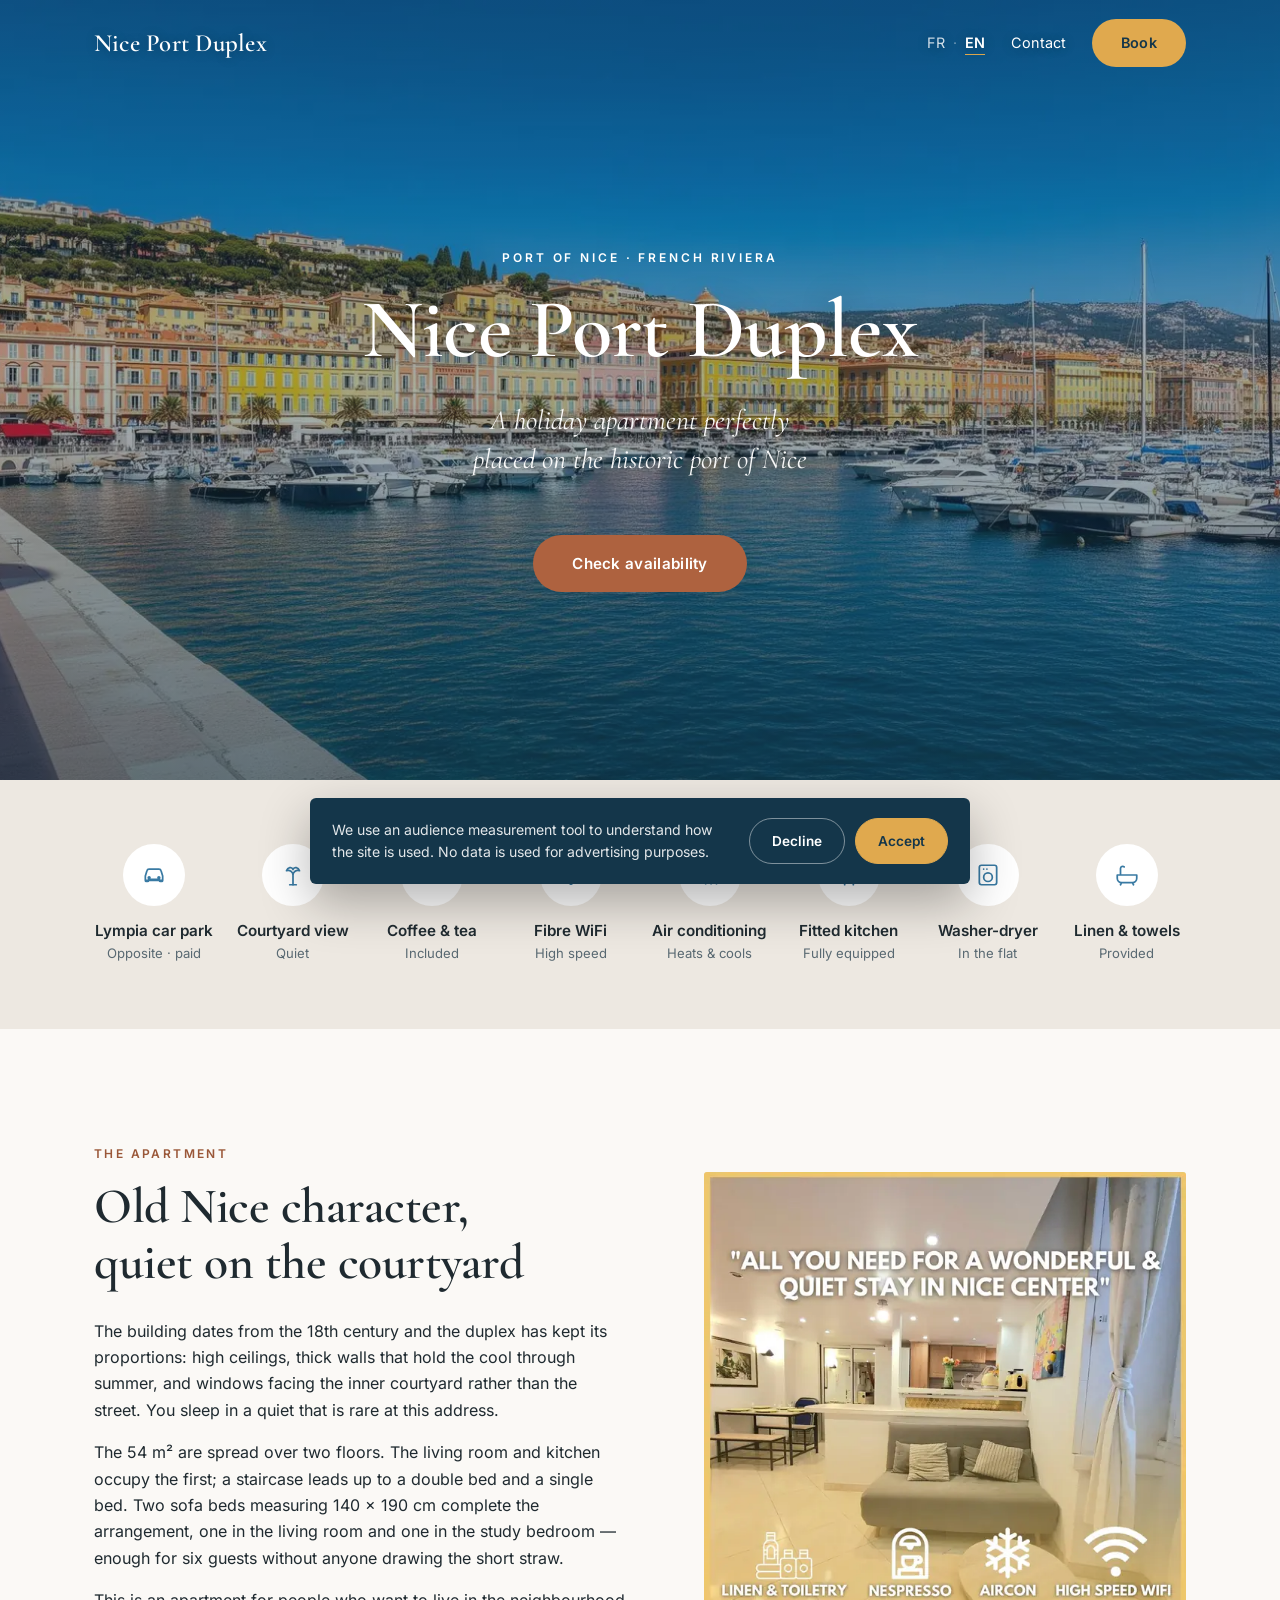
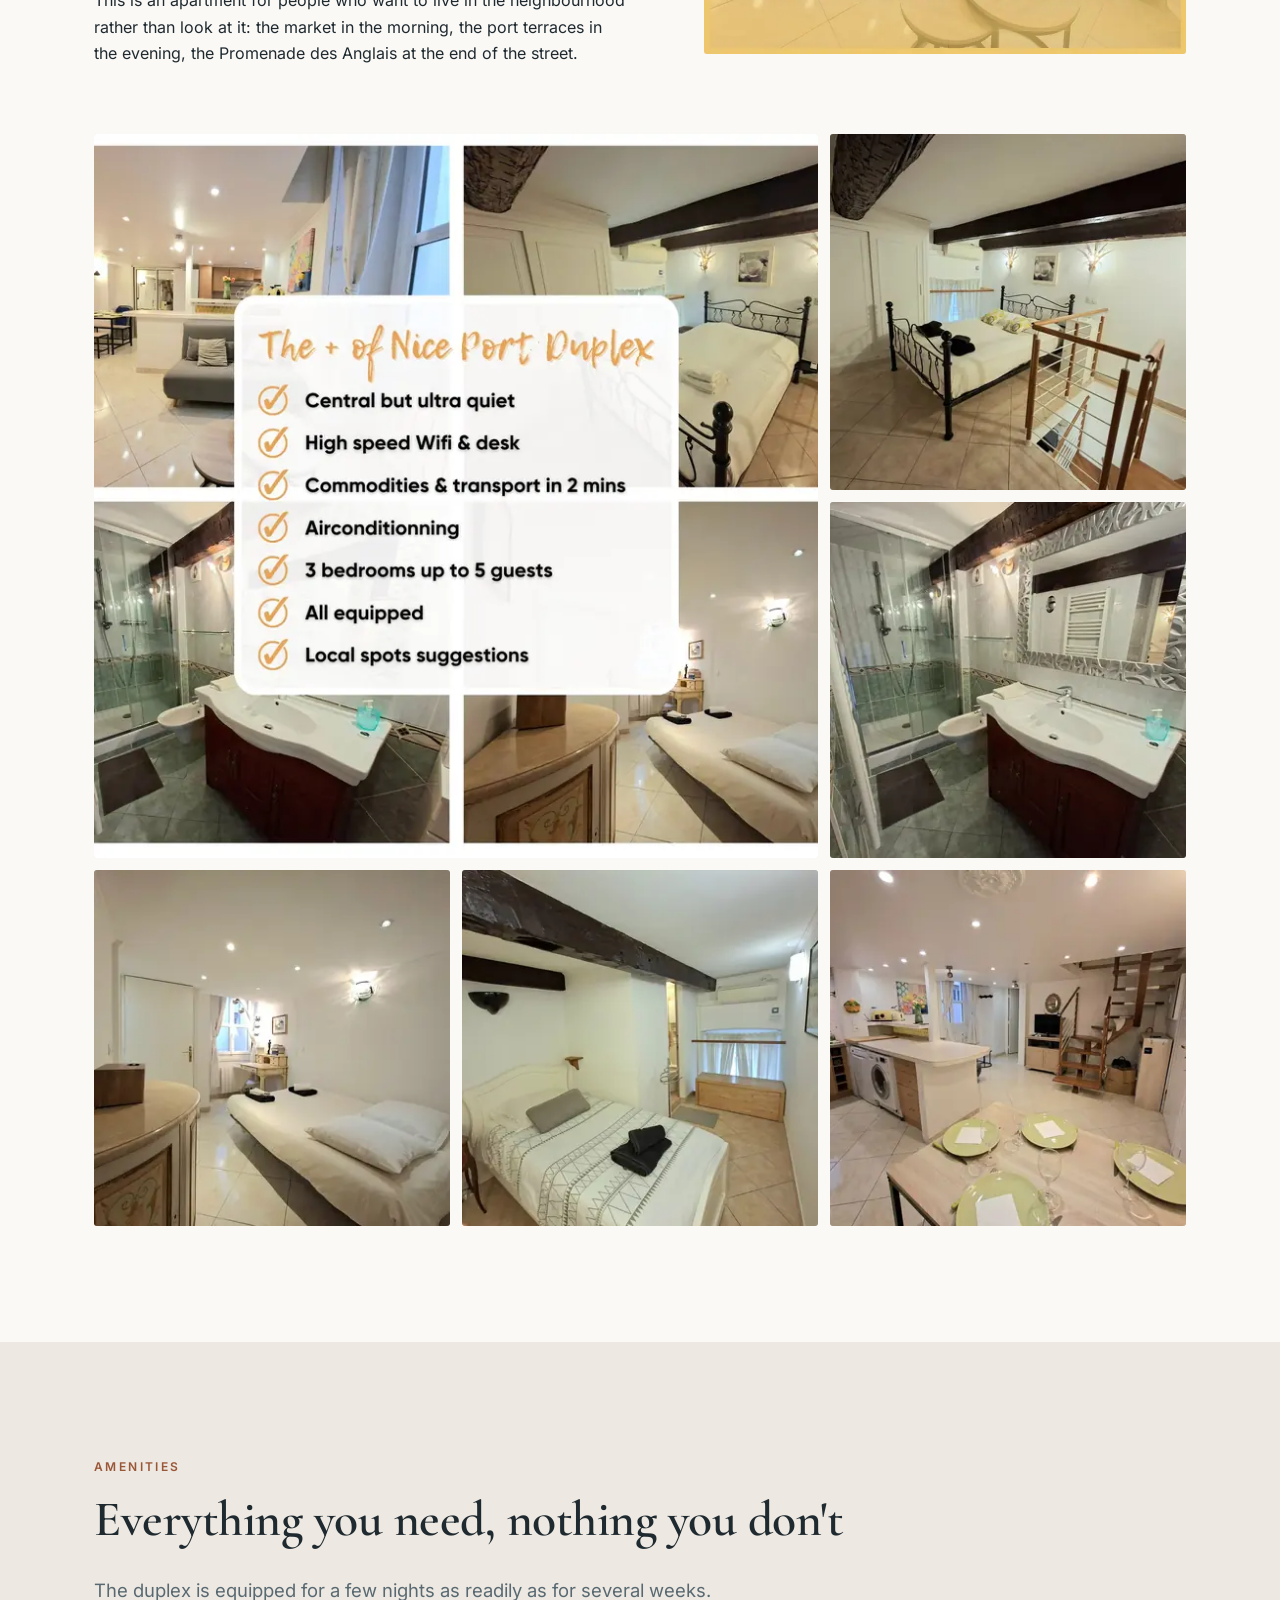
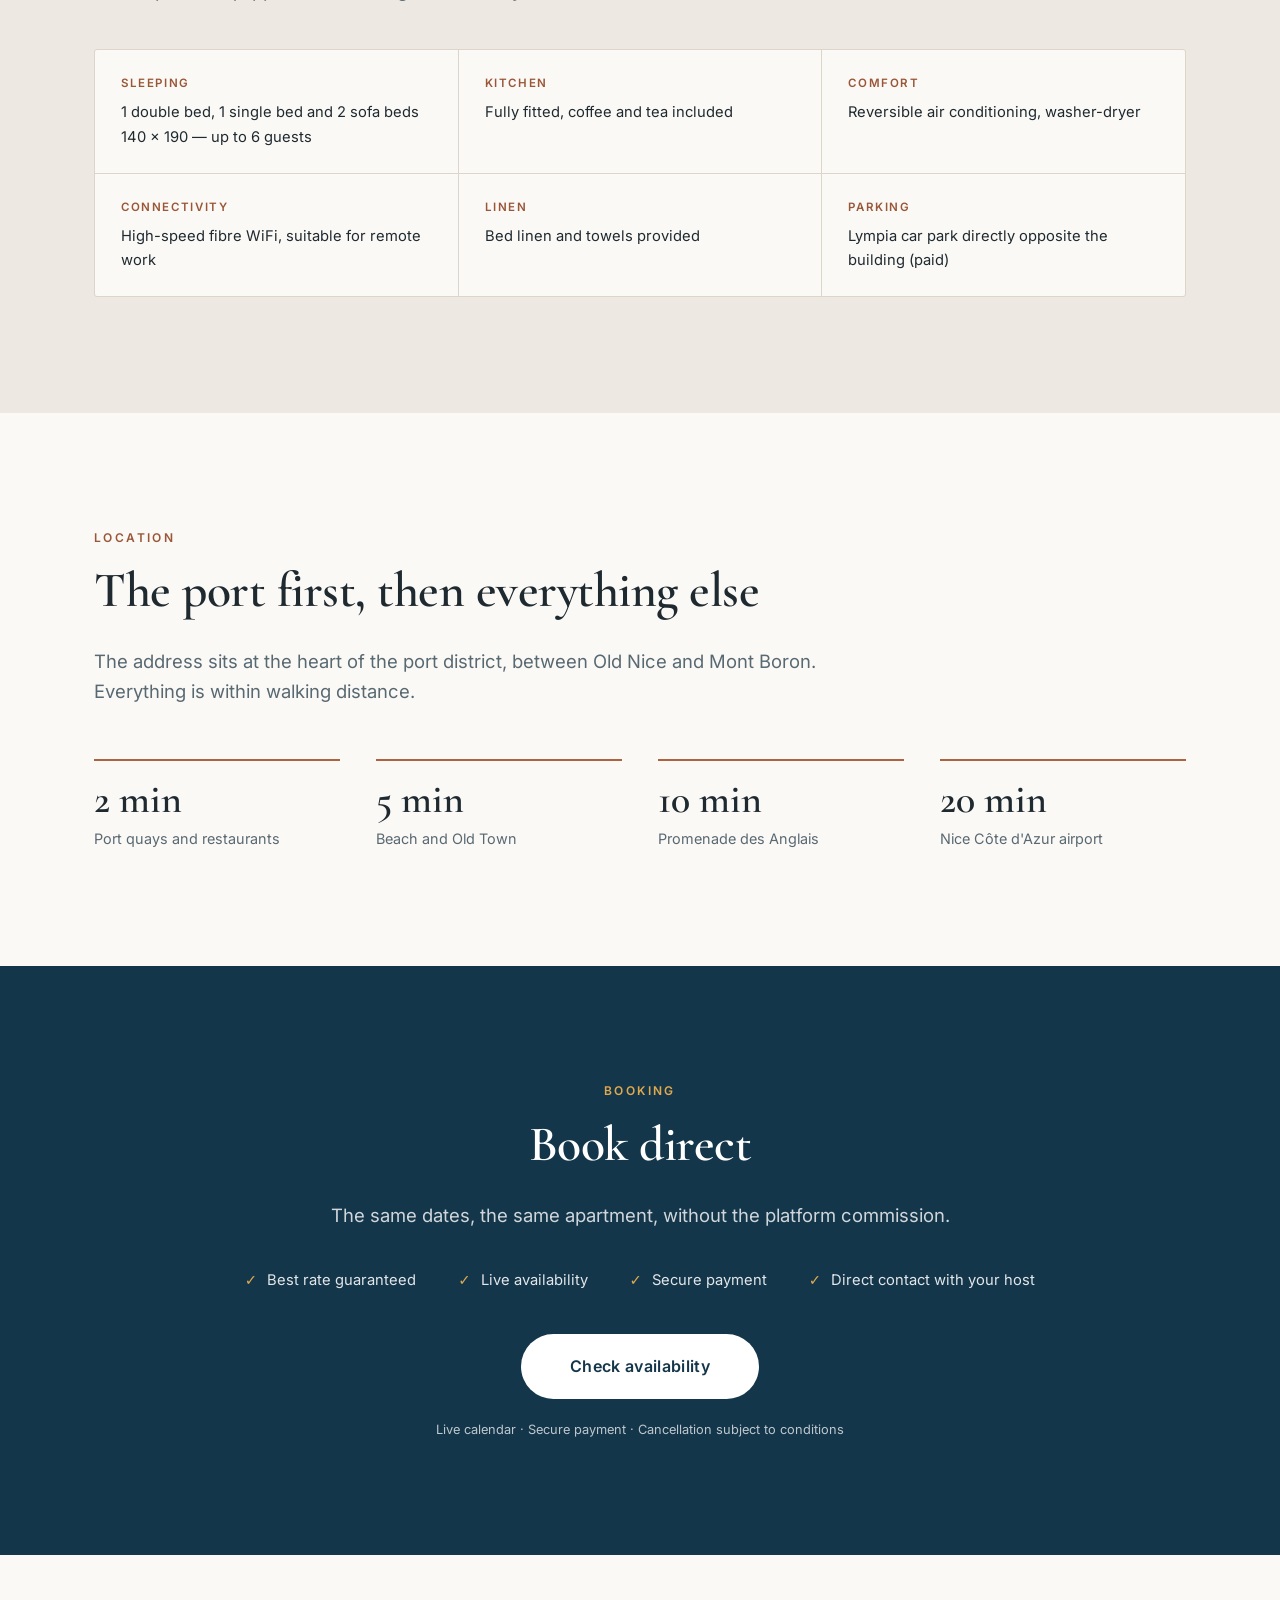
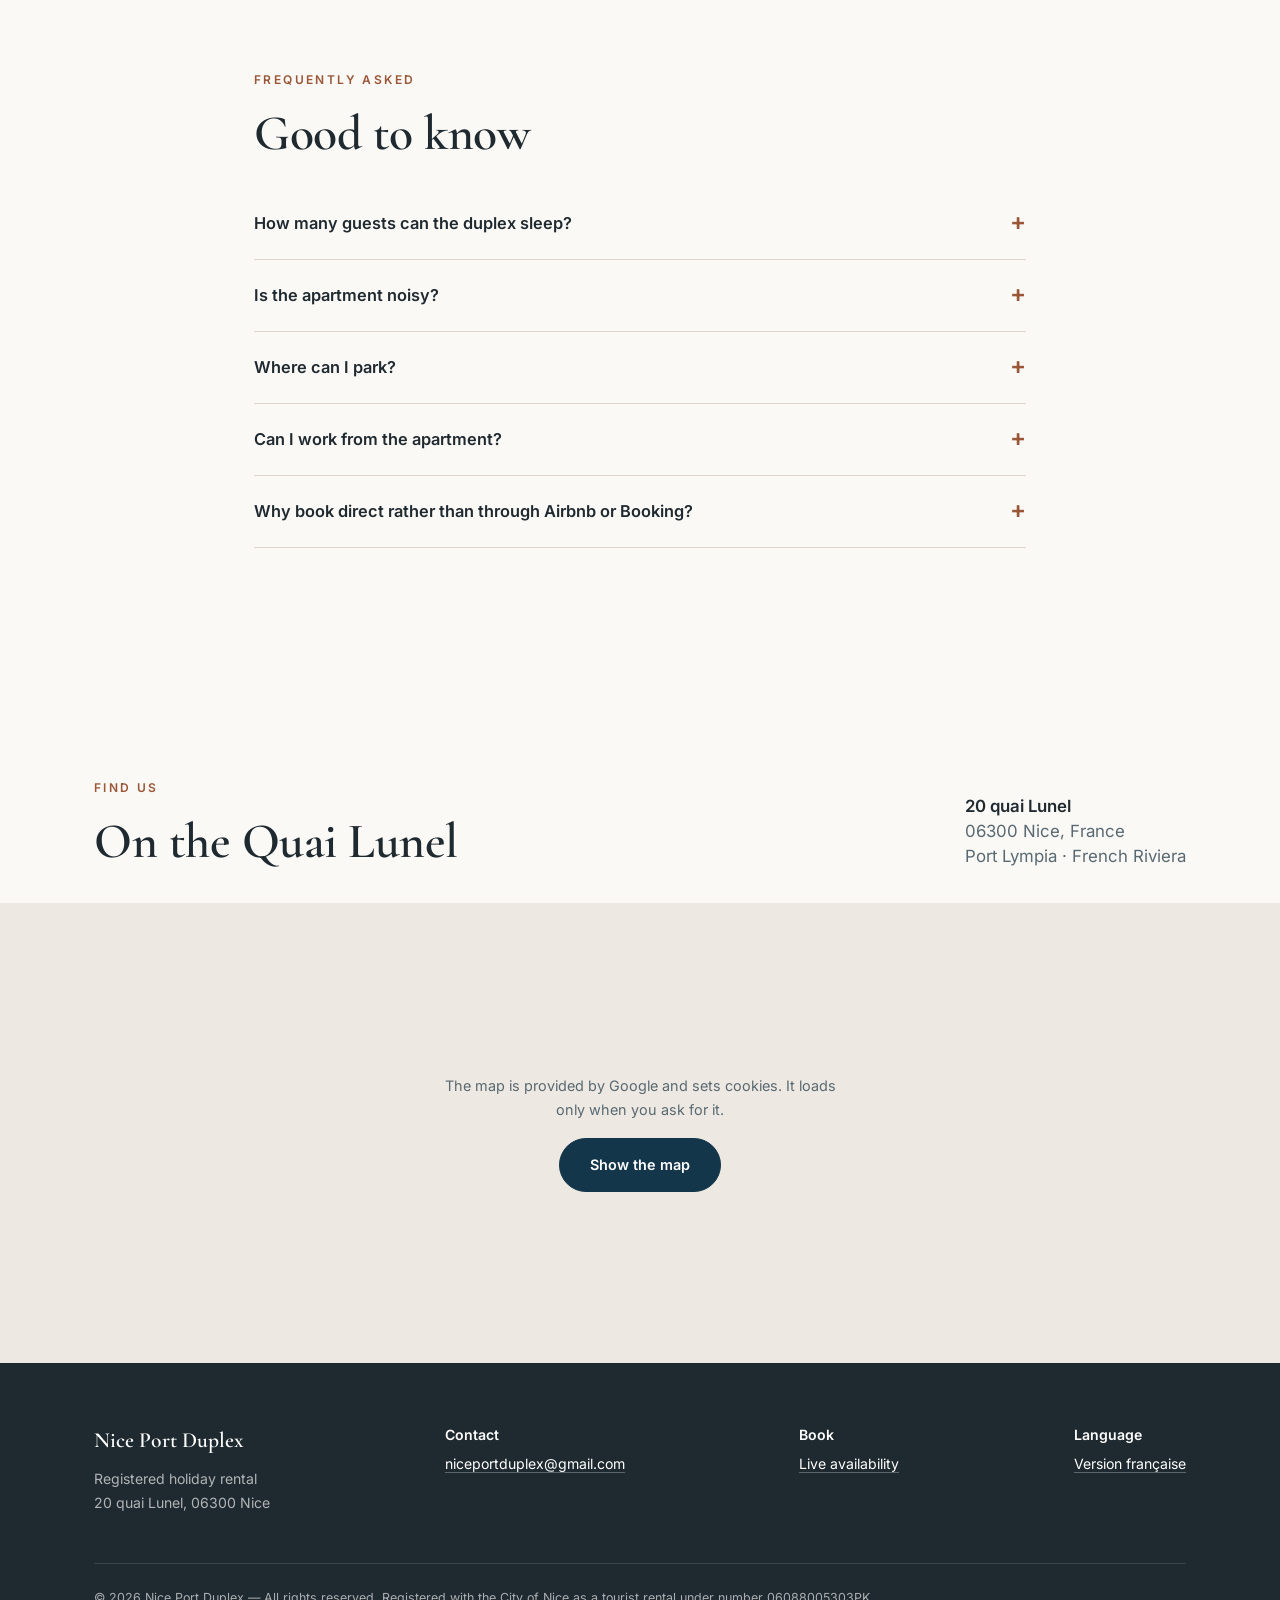
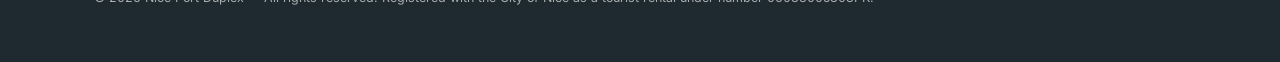
==== commit 452e42eb: "Zéro dépendance externe au chargement et contraste du bouton corrigé Le bouton Réserver de l'en-tête" ====
--- a/en/index.html
+++ b/en/index.html
@@ -23,15 +23,22 @@
 <meta property="og:image" content="https://niceportduplex.com/images/opt/hero-1280.jpg">
 <meta name="twitter:card" content="summary_large_image">
 
-<link rel="preload" as="image" fetchpriority="high" href="../images/opt/hero-1280.webp" type="image/webp" imagesrcset="../images/opt/hero-760.webp 760w, ../images/opt/hero-1280.webp 1280w, ../images/opt/hero-1920.webp 1920w" imagesizes="100vw">
+<link rel="preload" as="image" fetchpriority="high" href="../images/opt/hero-1100.webp" type="image/webp" imagesrcset="../images/opt/hero-640.webp 640w, ../images/opt/hero-800.webp 800w, ../images/opt/hero-1100.webp 1100w, ../images/opt/hero-1400.webp 1400w, ../images/opt/hero-1920.webp 1920w" imagesizes="100vw">
 <link rel="icon" href="../images/favicon.png">
-<link rel="preconnect" href="https://fonts.googleapis.com">
-<link rel="preconnect" href="https://fonts.gstatic.com" crossorigin>
-<link rel="preload" as="style" href="https://fonts.googleapis.com/css2?family=Cormorant+Garamond:ital,wght@0,400;0,600;1,400&family=Inter:wght@400;600&display=swap">
-<link rel="stylesheet" href="https://fonts.googleapis.com/css2?family=Cormorant+Garamond:ital,wght@0,400;0,600;1,400&family=Inter:wght@400;600&display=swap" media="print" onload="this.media='all'">
-<noscript><link rel="stylesheet" href="https://fonts.googleapis.com/css2?family=Cormorant+Garamond:ital,wght@0,400;0,600;1,400&family=Inter:wght@400;600&display=swap"></noscript>
+<link rel="preload" as="font" type="font/woff2" crossorigin href="../fonts/cormorant-600.woff2">
+<link rel="preload" as="font" type="font/woff2" crossorigin href="../fonts/inter-400.woff2">
 <!-- styles:debut -->
-<style>/* ════════════════════════════════════════════════════════
+<style>/* Polices servies depuis le domaine : aucune requête vers un tiers. */
+@font-face{font-family:'Inter';font-style:normal;font-weight:400;font-display:swap;
+  src:url('../fonts/inter-400.woff2') format('woff2')}
+@font-face{font-family:'Inter';font-style:normal;font-weight:600;font-display:swap;
+  src:url('../fonts/inter-600.woff2') format('woff2')}
+@font-face{font-family:'Cormorant Garamond';font-style:normal;font-weight:600;font-display:swap;
+  src:url('../fonts/cormorant-600.woff2') format('woff2')}
+@font-face{font-family:'Cormorant Garamond';font-style:italic;font-weight:400;font-display:swap;
+  src:url('../fonts/cormorant-400-italic.woff2') format('woff2')}
+
+/* ════════════════════════════════════════════════════════
    Nice Port Duplex — feuille de style partagée
    Utilisée par index.html (FR) et en/index.html (EN)
    ════════════════════════════════════════════════════════ */
@@ -87,9 +94,10 @@
 /* ── En-tête ── */
 header{position:absolute;top:0;left:0;right:0;z-index:50}
 .nav{display:flex;align-items:center;justify-content:space-between;height:86px}
-.brand{font-family:'Cormorant Garamond',serif;font-size:1.55rem;color:#fff;text-decoration:none;letter-spacing:.01em;text-shadow:0 1px 12px rgba(0,0,0,.3)}
+.brand{font-family:'Cormorant Garamond',serif;font-weight:600;font-size:1.55rem;color:#fff;text-decoration:none;letter-spacing:.01em;text-shadow:0 1px 12px rgba(0,0,0,.3)}
 .nav-right{display:flex;align-items:center;gap:26px}
 .nav-right a{color:#fff;font-size:.9rem;text-decoration:none;text-shadow:0 1px 12px rgba(0,0,0,.3)}
+.nav-right a.btn-gold{color:var(--deep);text-shadow:none}
 .nav-right .btn{padding:11px 28px;font-size:.9rem}
 .lang{display:flex;gap:8px;align-items:center;font-size:.88rem;color:#fff}
 .lang a{opacity:.82}
@@ -174,7 +182,7 @@
 /* ── Page de réservation ── */
 .bookbar{position:sticky;top:0;z-index:60;background:var(--ivory);border-bottom:1px solid var(--line)}
 .bookbar .nav{height:64px}
-.bookbar .brand{color:var(--ink);text-shadow:none;font-size:1.35rem}
+.bookbar .brand{color:var(--ink);text-shadow:none;font-size:1.35rem;font-weight:600}
 .bookbar .nav-right a{color:var(--muted);text-shadow:none}
 .bookbar .nav-right a:hover{color:var(--terracotta-ink)}
 .bookhero{position:relative;height:clamp(140px,20vw,210px);display:flex;align-items:center;justify-content:center;text-align:center;overflow:hidden;background:var(--deep)}
@@ -208,6 +216,13 @@
 .map-head address b{display:block;color:var(--ink);font-weight:600}
 .map-frame{position:relative;height:clamp(300px,42vw,460px);background:var(--cream);overflow:hidden}
 .map-frame iframe{width:100%;height:100%;border:0;display:block;filter:saturate(.85)}
+.map-placeholder{width:100%;height:100%;display:flex;flex-direction:column;align-items:center;
+  justify-content:center;gap:16px;text-align:center;padding:24px;background:var(--cream)}
+.map-placeholder p{margin:0;max-width:44ch;font-size:.9rem;color:var(--muted)}
+.map-placeholder button{font:inherit;font-size:.9rem;font-weight:600;border-radius:999px;
+  padding:14px 30px;min-height:44px;border:1px solid var(--deep);background:var(--deep);
+  color:#fff;cursor:pointer}
+.map-placeholder button:hover{background:var(--terracotta);border-color:var(--terracotta)}
 
 /* ── Pied de page ── */
 footer{background:var(--ink);color:rgba(255,255,255,.65);padding:60px 0 40px;font-size:.88rem}
@@ -260,7 +275,7 @@
 <!-- ═══════════ HERO ═══════════ -->
 <main id="contenu">
 <div class="hero">
-  <div class="hero-img"><picture><source type="image/webp" srcset="../images/opt/hero-760.webp 760w, ../images/opt/hero-1280.webp 1280w, ../images/opt/hero-1920.webp 1920w" sizes="100vw"><img src="../images/opt/hero-1280.jpg" alt="The historic port of Nice and its colourful façades" width="1920" height="1088" fetchpriority="high"></picture></div>
+  <div class="hero-img"><picture><source type="image/webp" srcset="../images/opt/hero-640.webp 640w, ../images/opt/hero-800.webp 800w, ../images/opt/hero-1100.webp 1100w, ../images/opt/hero-1400.webp 1400w, ../images/opt/hero-1920.webp 1920w" sizes="100vw"><img src="../images/opt/hero-800.jpg" alt="The historic port of Nice and its colourful façades" width="1920" height="1088" fetchpriority="high"></picture></div>
   <div class="wrap">
     <p class="eyebrow">Port of Nice · French Riviera</p>
     <h1>Nice Port Duplex</h1>
@@ -294,18 +309,18 @@
       <p>This is an apartment for people who want to live in the neighbourhood rather than look at it: the market in the morning, the port terraces in the evening, the Promenade des Anglais at the end of the street.</p>
     </div>
     <div class="frame">
-      <picture><source type="image/webp" srcset="../images/opt/salon-640.webp 640w, ../images/opt/salon-1040.webp 1040w" sizes="(max-width:860px) 100vw, 520px"><img src="../images/opt/salon-640.jpg" alt="What the duplex provides: linen and toiletries, Nespresso, air conditioning and high-speed WiFi" width="1300" height="1300" loading="lazy" decoding="async"></picture>
+      <picture><source type="image/webp" srcset="../images/opt/salon-320.webp 320w, ../images/opt/salon-480.webp 480w, ../images/opt/salon-640.webp 640w, ../images/opt/salon-1040.webp 1040w" sizes="(max-width:860px) 100vw, 520px"><img src="../images/opt/salon-480.jpg" alt="What the duplex provides: linen and toiletries, Nespresso, air conditioning and high-speed WiFi" width="1300" height="1300" loading="lazy" decoding="async"></picture>
     </div>
   </div>
 
   <div class="wrap">
     <div class="gallery">
-      <div><picture><source type="image/webp" srcset="../images/opt/photo-1-700.webp 700w, ../images/opt/photo-1-1100.webp 1100w" sizes="(max-width:700px) 100vw, (max-width:1140px) 66vw, 740px"><img src="../images/opt/photo-1-700.jpg" alt="Highlights of the duplex: central yet quiet, fibre WiFi and desk, air conditioning, three bedrooms" width="1400" height="1400" loading="lazy" decoding="async"></picture></div>
-      <div><picture><source type="image/webp" srcset="../images/opt/photo-2-460.webp 460w, ../images/opt/photo-2-720.webp 720w" sizes="(max-width:700px) 50vw, (max-width:1140px) 33vw, 360px"><img src="../images/opt/photo-2-460.jpg" alt="The upstairs bedroom beneath the 18th-century exposed beams" width="900" height="900" loading="lazy" decoding="async"></picture></div>
-      <div><picture><source type="image/webp" srcset="../images/opt/photo-3-460.webp 460w, ../images/opt/photo-3-720.webp 720w" sizes="(max-width:700px) 50vw, (max-width:1140px) 33vw, 360px"><img src="../images/opt/photo-3-460.jpg" alt="The bathroom with walk-in shower and large mirror" width="900" height="900" loading="lazy" decoding="async"></picture></div>
-      <div><picture><source type="image/webp" srcset="../images/opt/photo-4-460.webp 460w, ../images/opt/photo-4-720.webp 720w" sizes="(max-width:700px) 50vw, (max-width:1140px) 33vw, 360px"><img src="../images/opt/photo-4-460.jpg" alt="The second bedroom with its work corner facing the window" width="900" height="900" loading="lazy" decoding="async"></picture></div>
-      <div><picture><source type="image/webp" srcset="../images/opt/photo-5-460.webp 460w, ../images/opt/photo-5-720.webp 720w" sizes="(max-width:700px) 50vw, (max-width:1140px) 33vw, 360px"><img src="../images/opt/photo-5-460.jpg" alt="The third bedroom, under an exposed beam, next to the shower room" width="900" height="900" loading="lazy" decoding="async"></picture></div>
-      <div><picture><source type="image/webp" srcset="../images/opt/photo-6-460.webp 460w, ../images/opt/photo-6-720.webp 720w" sizes="(max-width:700px) 50vw, (max-width:1140px) 33vw, 360px"><img src="../images/opt/photo-6-460.jpg" alt="The table laid opposite the kitchen, television corner and staircase" width="900" height="900" loading="lazy" decoding="async"></picture></div>
+      <div><picture><source type="image/webp" srcset="../images/opt/photo-1-380.webp 380w, ../images/opt/photo-1-560.webp 560w, ../images/opt/photo-1-740.webp 740w, ../images/opt/photo-1-1100.webp 1100w" sizes="(max-width:700px) 100vw, (max-width:1140px) 66vw, 740px"><img src="../images/opt/photo-1-560.jpg" alt="Highlights of the duplex: central yet quiet, fibre WiFi and desk, air conditioning, three bedrooms" width="1400" height="1400" loading="lazy" decoding="async"></picture></div>
+      <div><picture><source type="image/webp" srcset="../images/opt/photo-2-240.webp 240w, ../images/opt/photo-2-360.webp 360w, ../images/opt/photo-2-480.webp 480w, ../images/opt/photo-2-720.webp 720w" sizes="(max-width:700px) 50vw, (max-width:1140px) 33vw, 360px"><img src="../images/opt/photo-2-360.jpg" alt="The upstairs bedroom beneath the 18th-century exposed beams" width="900" height="900" loading="lazy" decoding="async"></picture></div>
+      <div><picture><source type="image/webp" srcset="../images/opt/photo-3-240.webp 240w, ../images/opt/photo-3-360.webp 360w, ../images/opt/photo-3-480.webp 480w, ../images/opt/photo-3-720.webp 720w" sizes="(max-width:700px) 50vw, (max-width:1140px) 33vw, 360px"><img src="../images/opt/photo-3-360.jpg" alt="The bathroom with walk-in shower and large mirror" width="900" height="900" loading="lazy" decoding="async"></picture></div>
+      <div><picture><source type="image/webp" srcset="../images/opt/photo-4-240.webp 240w, ../images/opt/photo-4-360.webp 360w, ../images/opt/photo-4-480.webp 480w, ../images/opt/photo-4-720.webp 720w" sizes="(max-width:700px) 50vw, (max-width:1140px) 33vw, 360px"><img src="../images/opt/photo-4-360.jpg" alt="The second bedroom with its work corner facing the window" width="900" height="900" loading="lazy" decoding="async"></picture></div>
+      <div><picture><source type="image/webp" srcset="../images/opt/photo-5-240.webp 240w, ../images/opt/photo-5-360.webp 360w, ../images/opt/photo-5-480.webp 480w, ../images/opt/photo-5-720.webp 720w" sizes="(max-width:700px) 50vw, (max-width:1140px) 33vw, 360px"><img src="../images/opt/photo-5-360.jpg" alt="The third bedroom, under an exposed beam, next to the shower room" width="900" height="900" loading="lazy" decoding="async"></picture></div>
+      <div><picture><source type="image/webp" srcset="../images/opt/photo-6-240.webp 240w, ../images/opt/photo-6-360.webp 360w, ../images/opt/photo-6-480.webp 480w, ../images/opt/photo-6-720.webp 720w" sizes="(max-width:700px) 50vw, (max-width:1140px) 33vw, 360px"><img src="../images/opt/photo-6-360.jpg" alt="The table laid opposite the kitchen, television corner and staircase" width="900" height="900" loading="lazy" decoding="async"></picture></div>
     </div>
   </div>
 </section>
@@ -414,13 +429,23 @@
     </address>
   </div>
   <div class="map-frame">
-    <iframe
-      src="https://www.google.com/maps?q=20+quai+Lunel,+06300+Nice,+France&hl=en&z=16&output=embed"
-      title="Location of the apartment, 20 quai Lunel in Nice"
-      loading="lazy"
-      referrerpolicy="no-referrer-when-downgrade"
-      allowfullscreen></iframe>
-  </div>
+    <div class="map-placeholder" id="map-zone">
+      <p>The map is provided by Google and sets cookies. It loads only when you ask for it.</p>
+      <button type="button" id="map-go">Show the map</button>
+    </div>
+  </div>
+  <script>
+  document.getElementById('map-go').addEventListener('click', function () {
+    var f = document.createElement('iframe');
+    f.src = 'https://www.google.com/maps?q=20+quai+Lunel,+06300+Nice,+France&hl=en&z=16&output=embed';
+    f.title = 'Location of the apartment, 20 quai Lunel in Nice';
+    f.loading = 'lazy';
+    f.referrerPolicy = 'no-referrer-when-downgrade';
+    f.allowFullscreen = true;
+    var z = document.getElementById('map-zone');
+    z.parentNode.replaceChild(f, z);
+  });
+  </script>
 </section>
 
 </main>
@@ -430,7 +455,7 @@
   <div class="wrap">
     <div class="foot">
       <div>
-        <p style="font-family:'Cormorant Garamond',serif;font-size:1.35rem;color:#fff">Nice Port Duplex</p>
+        <p style="font-family:'Cormorant Garamond',serif;font-weight:600;font-size:1.35rem;color:#fff">Nice Port Duplex</p>
         <p>Registered holiday rental<br>20 quai Lunel, 06300 Nice</p>
       </div>
       <div>
@@ -538,7 +563,7 @@
   </div>
 </div>
 <script>
-(function () {
+function npdConsent() {
   var ID = 'G-PHCLXYTM1L', KEY = 'npd-consent', bar = document.getElementById('cookie-bar');
 
   function memoire(action, valeur) {
@@ -571,7 +596,10 @@
       memoire('ecrire', 'non'); bar.removeAttribute('data-open');
     });
   }
-})();
+}
+// différé : évite de forcer un recalcul de mise en page pendant le rendu
+if ('requestIdleCallback' in window) requestIdleCallback(npdConsent, { timeout: 1800 });
+else setTimeout(npdConsent, 900);
 </script>
 <!-- analytics:fin -->
 </body>
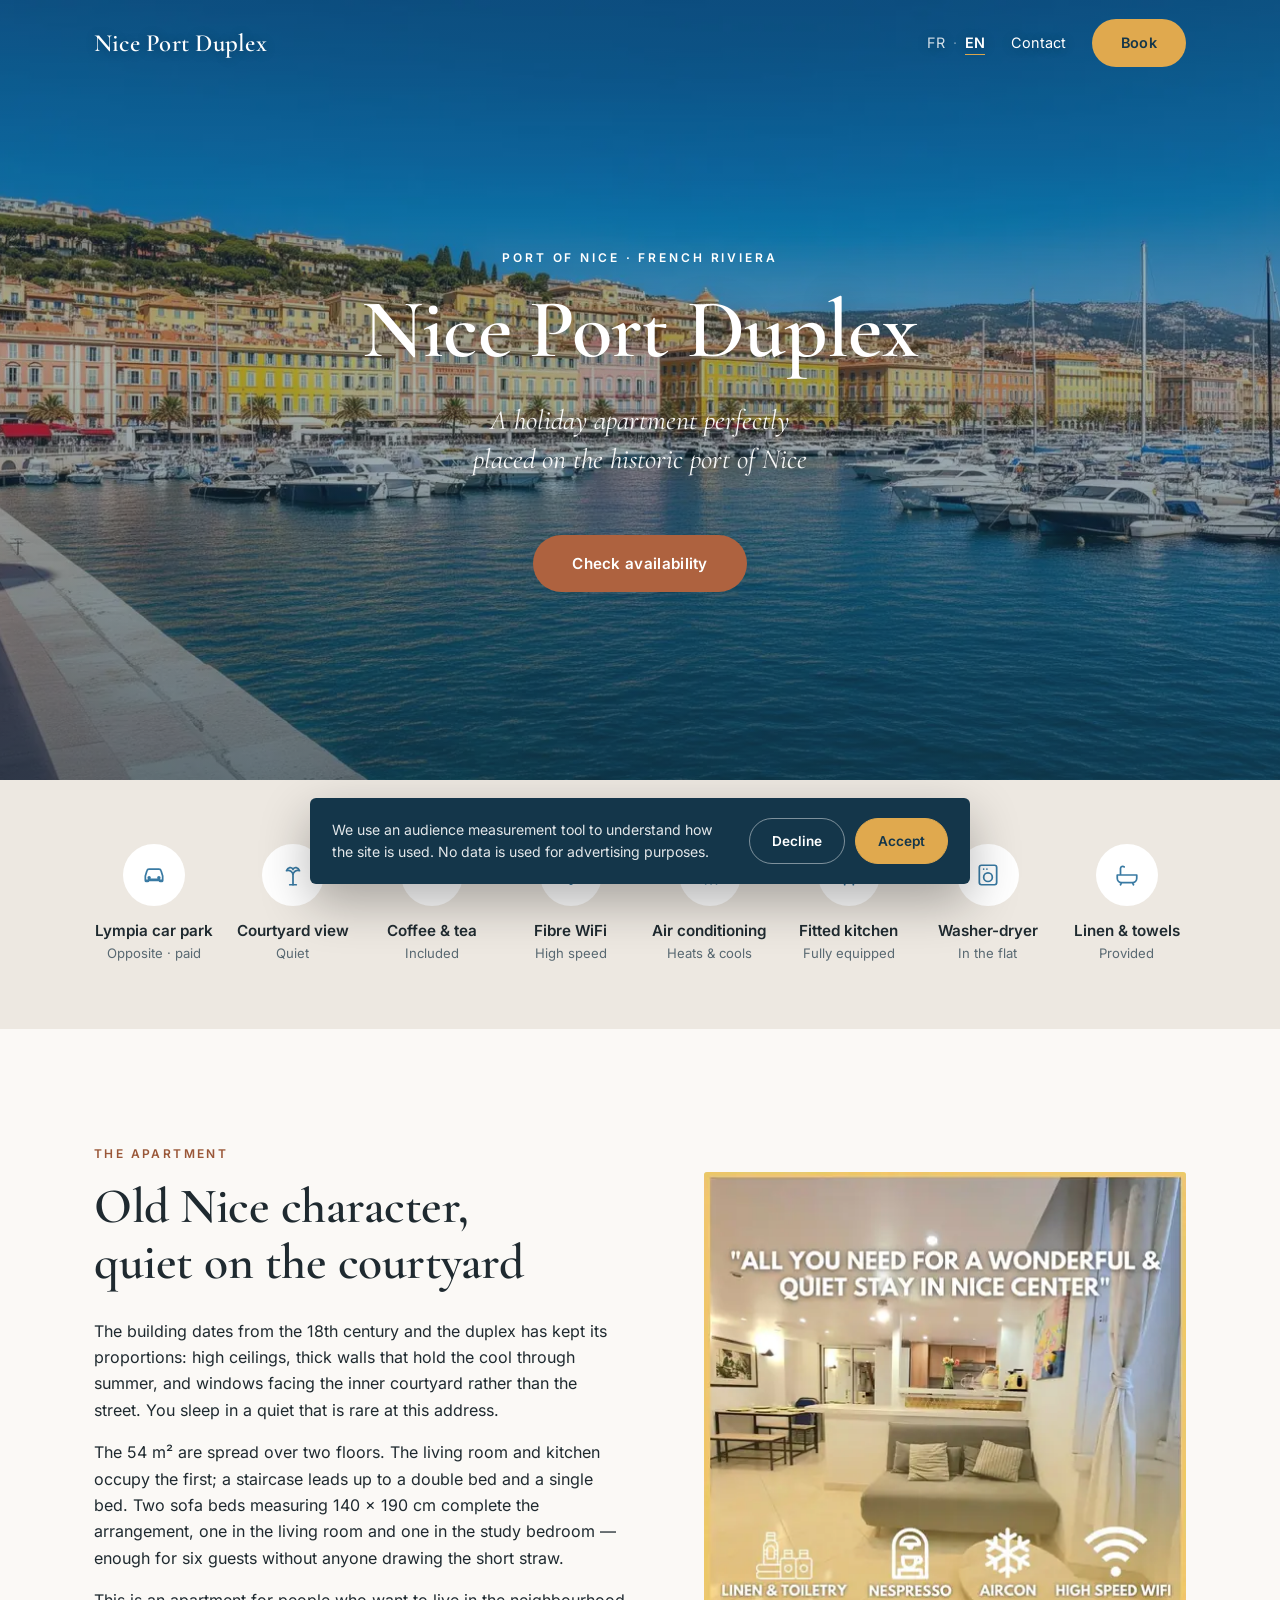
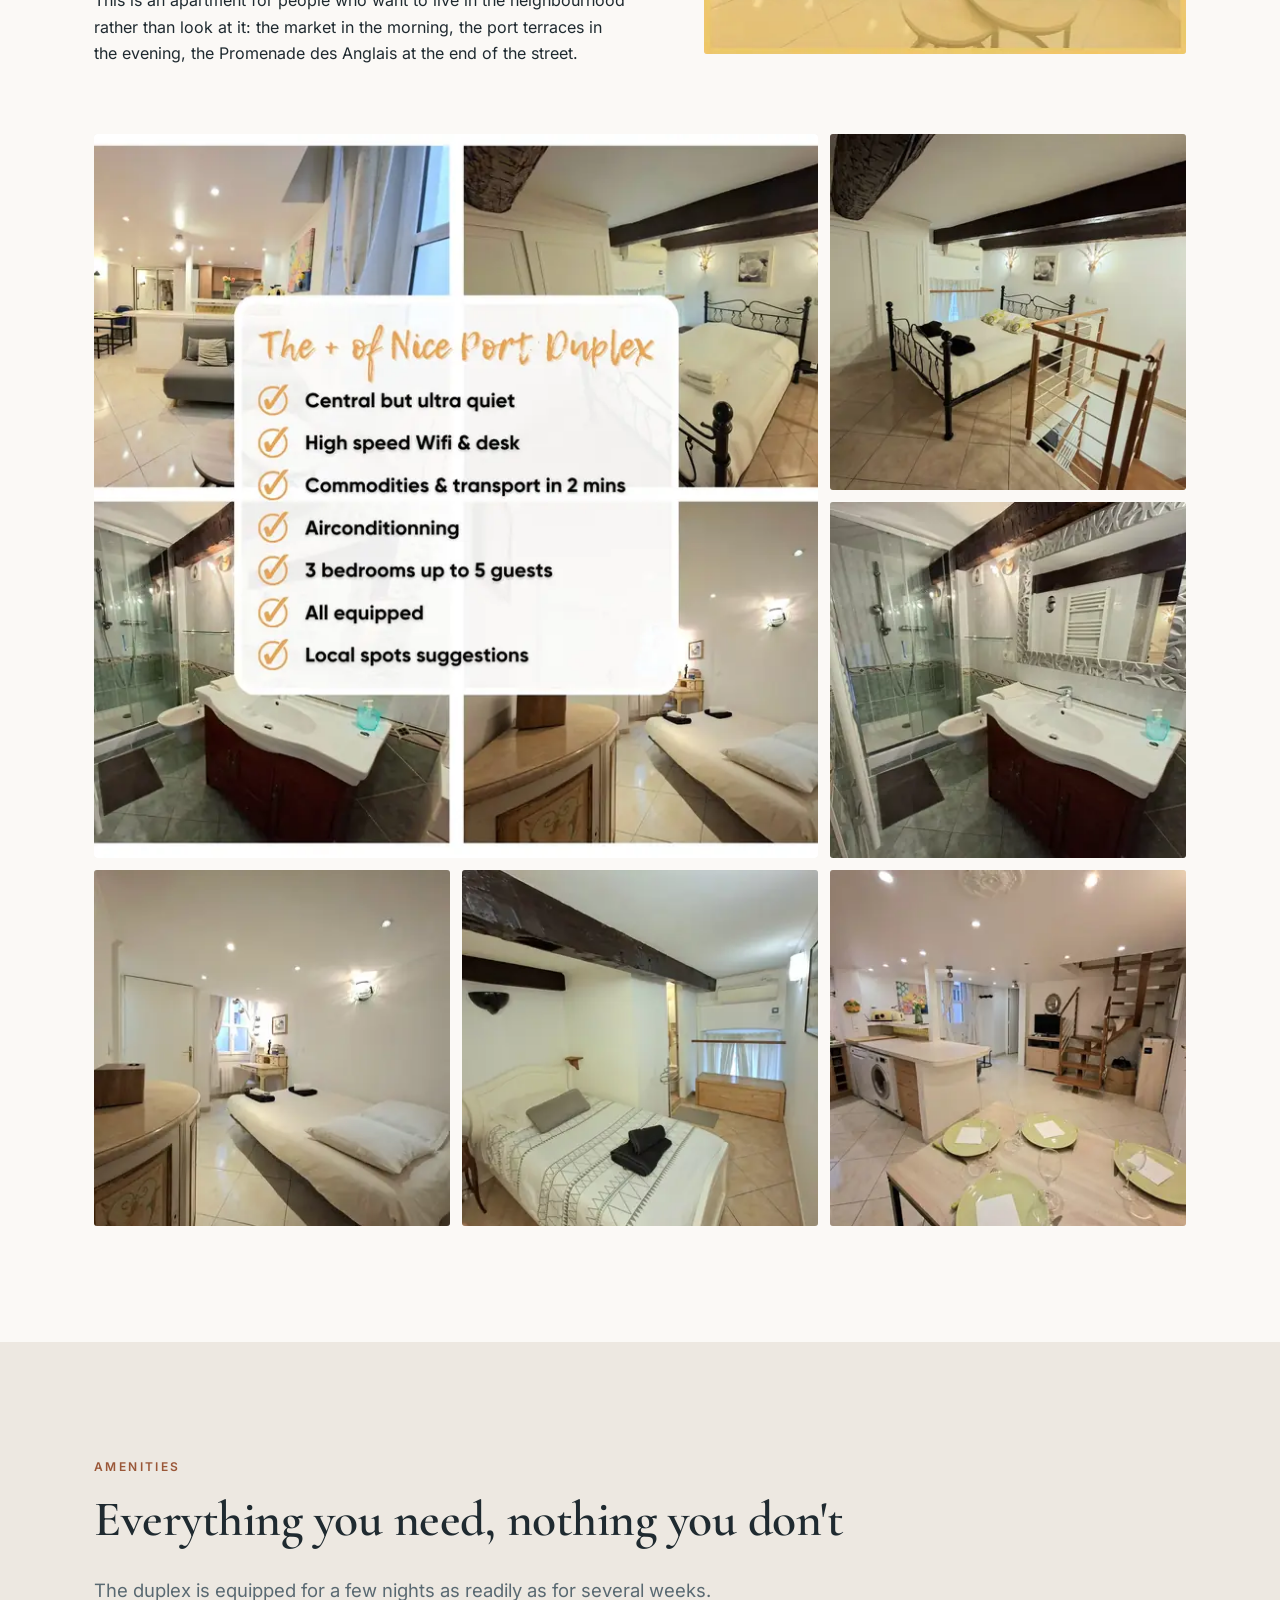
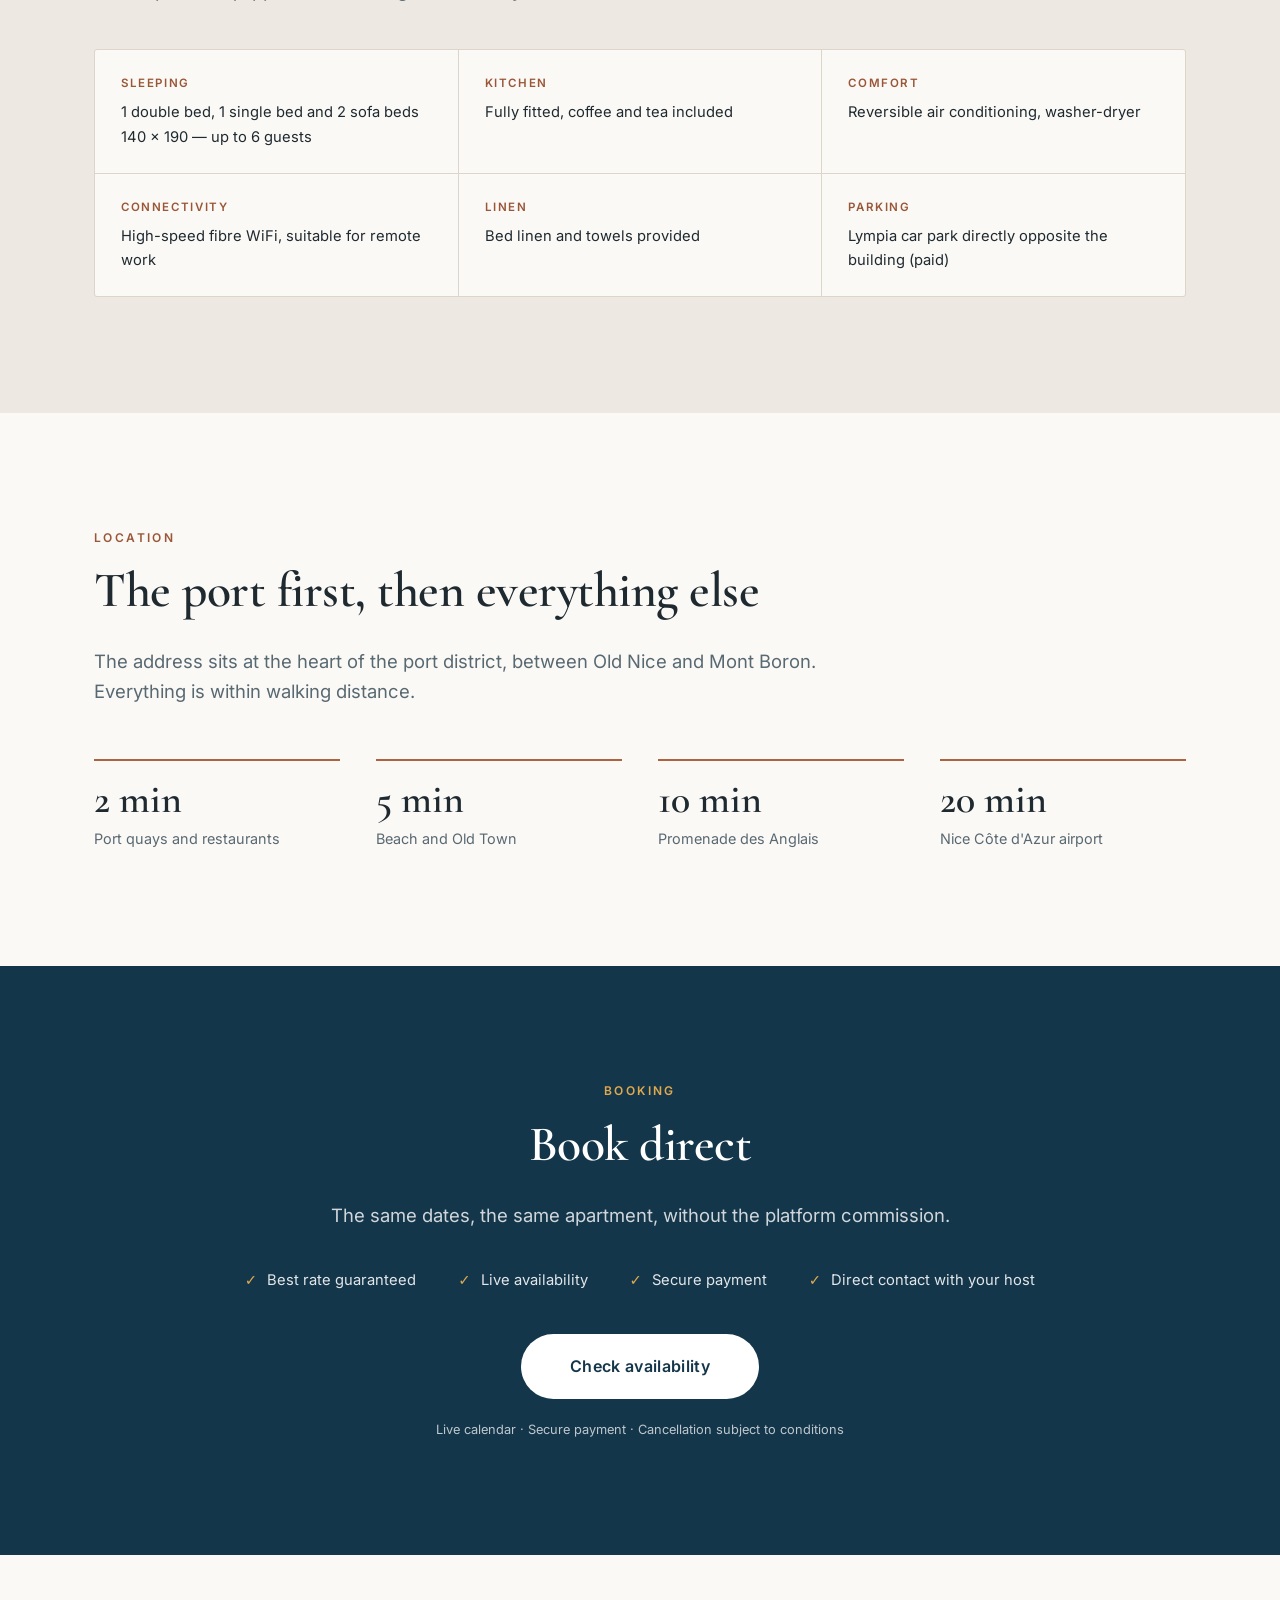
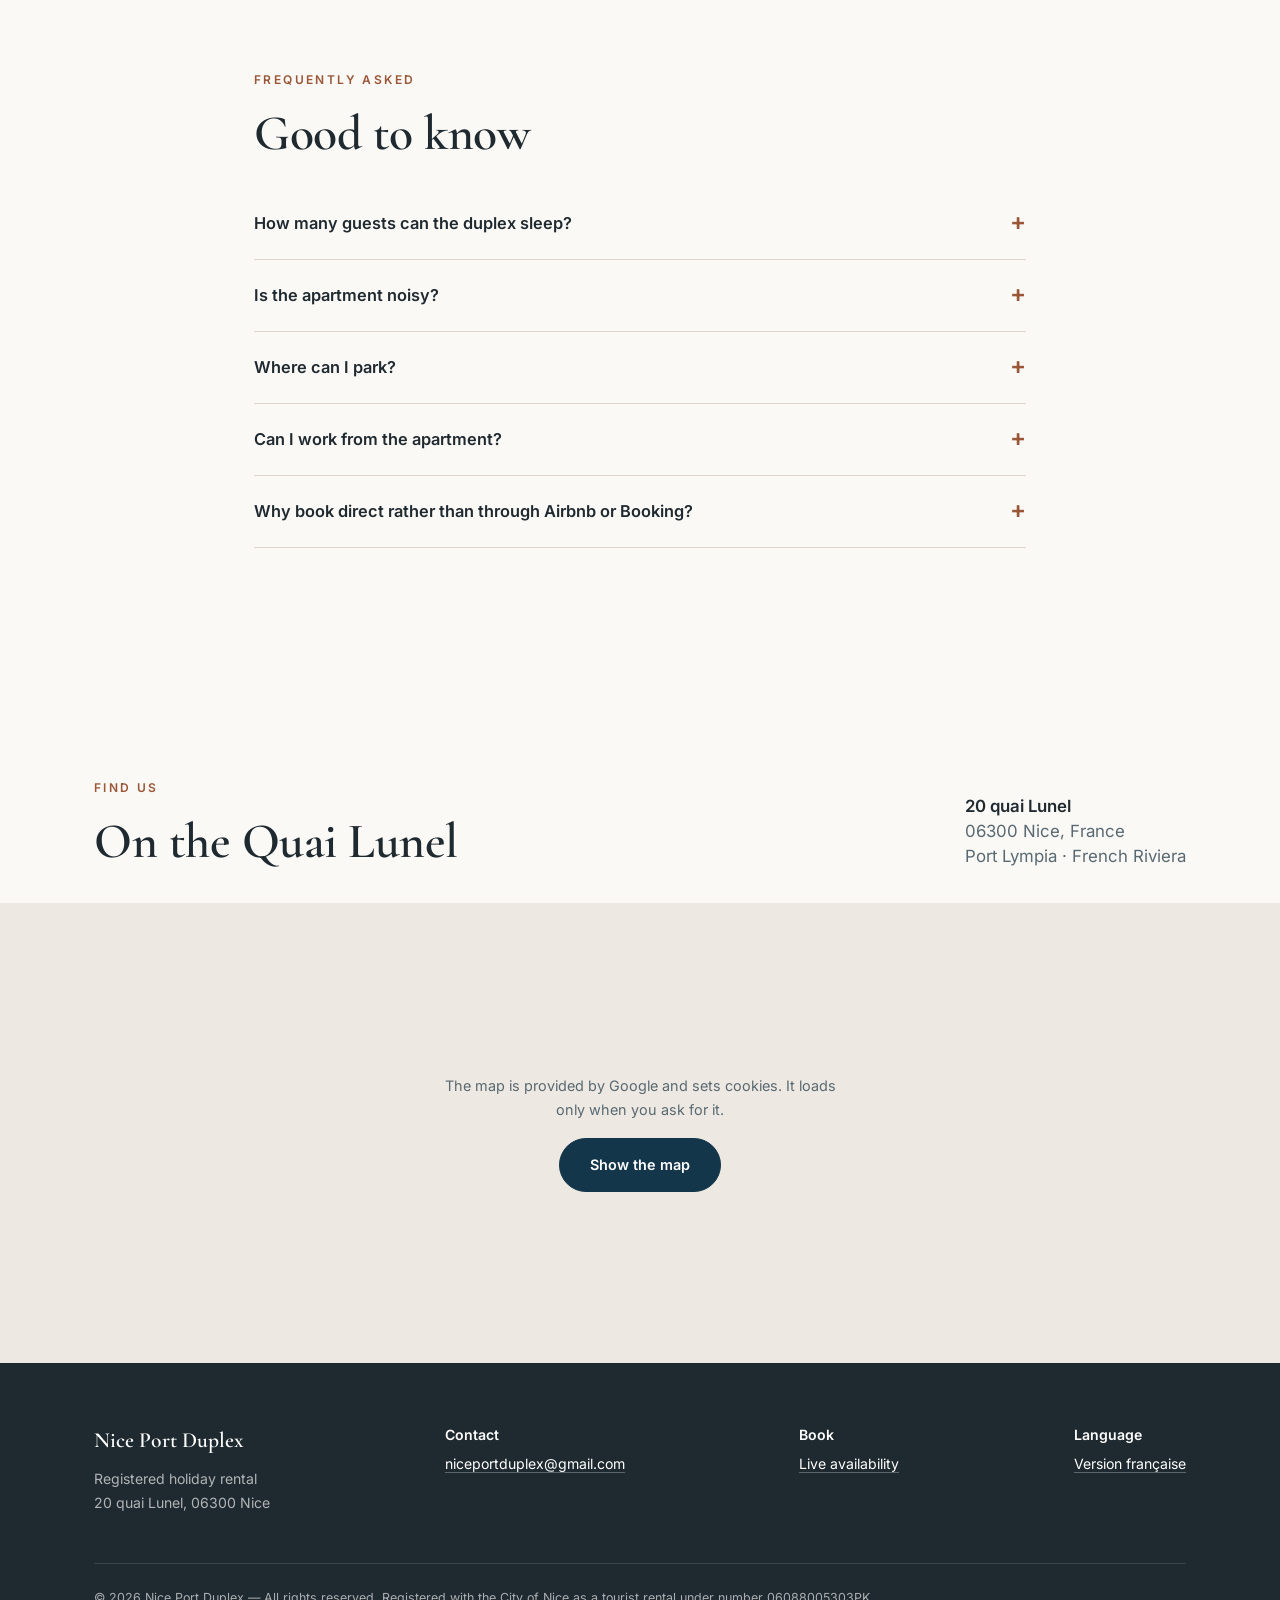
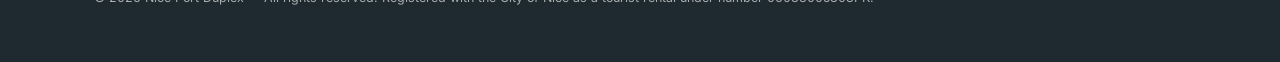
==== commit f62ef798: "Images et polices ajustées au pixel près sur mobile Sept paliers pour le hero, cinq ou six pour chaq" ====
--- a/en/index.html
+++ b/en/index.html
@@ -23,10 +23,12 @@
 <meta property="og:image" content="https://niceportduplex.com/images/opt/hero-1280.jpg">
 <meta name="twitter:card" content="summary_large_image">
 
-<link rel="preload" as="image" fetchpriority="high" href="../images/opt/hero-1100.webp" type="image/webp" imagesrcset="../images/opt/hero-640.webp 640w, ../images/opt/hero-800.webp 800w, ../images/opt/hero-1100.webp 1100w, ../images/opt/hero-1400.webp 1400w, ../images/opt/hero-1920.webp 1920w" imagesizes="100vw">
+<link rel="preload" as="image" fetchpriority="high" href="../images/opt/hero-900.webp" type="image/webp" imagesrcset="../images/opt/hero-520.webp 520w, ../images/opt/hero-640.webp 640w, ../images/opt/hero-760.webp 760w, ../images/opt/hero-900.webp 900w, ../images/opt/hero-1100.webp 1100w, ../images/opt/hero-1400.webp 1400w, ../images/opt/hero-1920.webp 1920w" imagesizes="100vw">
 <link rel="icon" href="../images/favicon.png">
 <link rel="preload" as="font" type="font/woff2" crossorigin href="../fonts/cormorant-600.woff2">
 <link rel="preload" as="font" type="font/woff2" crossorigin href="../fonts/inter-400.woff2">
+<link rel="preload" as="font" type="font/woff2" crossorigin href="../fonts/inter-600.woff2">
+<link rel="preload" as="font" type="font/woff2" crossorigin href="../fonts/cormorant-400-italic.woff2">
 <!-- styles:debut -->
 <style>/* Polices servies depuis le domaine : aucune requête vers un tiers. */
 @font-face{font-family:'Inter';font-style:normal;font-weight:400;font-display:swap;
@@ -275,7 +277,7 @@
 <!-- ═══════════ HERO ═══════════ -->
 <main id="contenu">
 <div class="hero">
-  <div class="hero-img"><picture><source type="image/webp" srcset="../images/opt/hero-640.webp 640w, ../images/opt/hero-800.webp 800w, ../images/opt/hero-1100.webp 1100w, ../images/opt/hero-1400.webp 1400w, ../images/opt/hero-1920.webp 1920w" sizes="100vw"><img src="../images/opt/hero-800.jpg" alt="The historic port of Nice and its colourful façades" width="1920" height="1088" fetchpriority="high"></picture></div>
+  <div class="hero-img"><picture><source type="image/webp" srcset="../images/opt/hero-520.webp 520w, ../images/opt/hero-640.webp 640w, ../images/opt/hero-760.webp 760w, ../images/opt/hero-900.webp 900w, ../images/opt/hero-1100.webp 1100w, ../images/opt/hero-1400.webp 1400w, ../images/opt/hero-1920.webp 1920w" sizes="100vw"><img src="../images/opt/hero-760.jpg" alt="The historic port of Nice and its colourful façades" width="1920" height="1088" fetchpriority="high"></picture></div>
   <div class="wrap">
     <p class="eyebrow">Port of Nice · French Riviera</p>
     <h1>Nice Port Duplex</h1>
@@ -309,18 +311,18 @@
       <p>This is an apartment for people who want to live in the neighbourhood rather than look at it: the market in the morning, the port terraces in the evening, the Promenade des Anglais at the end of the street.</p>
     </div>
     <div class="frame">
-      <picture><source type="image/webp" srcset="../images/opt/salon-320.webp 320w, ../images/opt/salon-480.webp 480w, ../images/opt/salon-640.webp 640w, ../images/opt/salon-1040.webp 1040w" sizes="(max-width:860px) 100vw, 520px"><img src="../images/opt/salon-480.jpg" alt="What the duplex provides: linen and toiletries, Nespresso, air conditioning and high-speed WiFi" width="1300" height="1300" loading="lazy" decoding="async"></picture>
+      <picture><source type="image/webp" srcset="../images/opt/salon-320.webp 320w, ../images/opt/salon-480.webp 480w, ../images/opt/salon-640.webp 640w, ../images/opt/salon-800.webp 800w, ../images/opt/salon-1040.webp 1040w" sizes="(max-width:860px) calc(100vw - 48px), 480px"><img src="../images/opt/salon-480.jpg" alt="What the duplex provides: linen and toiletries, Nespresso, air conditioning and high-speed WiFi" width="1300" height="1300" loading="lazy" decoding="async"></picture>
     </div>
   </div>
 
   <div class="wrap">
     <div class="gallery">
-      <div><picture><source type="image/webp" srcset="../images/opt/photo-1-380.webp 380w, ../images/opt/photo-1-560.webp 560w, ../images/opt/photo-1-740.webp 740w, ../images/opt/photo-1-1100.webp 1100w" sizes="(max-width:700px) 100vw, (max-width:1140px) 66vw, 740px"><img src="../images/opt/photo-1-560.jpg" alt="Highlights of the duplex: central yet quiet, fibre WiFi and desk, air conditioning, three bedrooms" width="1400" height="1400" loading="lazy" decoding="async"></picture></div>
-      <div><picture><source type="image/webp" srcset="../images/opt/photo-2-240.webp 240w, ../images/opt/photo-2-360.webp 360w, ../images/opt/photo-2-480.webp 480w, ../images/opt/photo-2-720.webp 720w" sizes="(max-width:700px) 50vw, (max-width:1140px) 33vw, 360px"><img src="../images/opt/photo-2-360.jpg" alt="The upstairs bedroom beneath the 18th-century exposed beams" width="900" height="900" loading="lazy" decoding="async"></picture></div>
-      <div><picture><source type="image/webp" srcset="../images/opt/photo-3-240.webp 240w, ../images/opt/photo-3-360.webp 360w, ../images/opt/photo-3-480.webp 480w, ../images/opt/photo-3-720.webp 720w" sizes="(max-width:700px) 50vw, (max-width:1140px) 33vw, 360px"><img src="../images/opt/photo-3-360.jpg" alt="The bathroom with walk-in shower and large mirror" width="900" height="900" loading="lazy" decoding="async"></picture></div>
-      <div><picture><source type="image/webp" srcset="../images/opt/photo-4-240.webp 240w, ../images/opt/photo-4-360.webp 360w, ../images/opt/photo-4-480.webp 480w, ../images/opt/photo-4-720.webp 720w" sizes="(max-width:700px) 50vw, (max-width:1140px) 33vw, 360px"><img src="../images/opt/photo-4-360.jpg" alt="The second bedroom with its work corner facing the window" width="900" height="900" loading="lazy" decoding="async"></picture></div>
-      <div><picture><source type="image/webp" srcset="../images/opt/photo-5-240.webp 240w, ../images/opt/photo-5-360.webp 360w, ../images/opt/photo-5-480.webp 480w, ../images/opt/photo-5-720.webp 720w" sizes="(max-width:700px) 50vw, (max-width:1140px) 33vw, 360px"><img src="../images/opt/photo-5-360.jpg" alt="The third bedroom, under an exposed beam, next to the shower room" width="900" height="900" loading="lazy" decoding="async"></picture></div>
-      <div><picture><source type="image/webp" srcset="../images/opt/photo-6-240.webp 240w, ../images/opt/photo-6-360.webp 360w, ../images/opt/photo-6-480.webp 480w, ../images/opt/photo-6-720.webp 720w" sizes="(max-width:700px) 50vw, (max-width:1140px) 33vw, 360px"><img src="../images/opt/photo-6-360.jpg" alt="The table laid opposite the kitchen, television corner and staircase" width="900" height="900" loading="lazy" decoding="async"></picture></div>
+      <div><picture><source type="image/webp" srcset="../images/opt/photo-1-320.webp 320w, ../images/opt/photo-1-480.webp 480w, ../images/opt/photo-1-640.webp 640w, ../images/opt/photo-1-740.webp 740w, ../images/opt/photo-1-1100.webp 1100w" sizes="(max-width:700px) calc(100vw - 48px), (max-width:1140px) calc(66.6vw - 40px), 724px"><img src="../images/opt/photo-1-480.jpg" alt="Highlights of the duplex: central yet quiet, fibre WiFi and desk, air conditioning, three bedrooms" width="1400" height="1400" loading="lazy" decoding="async"></picture></div>
+      <div><picture><source type="image/webp" srcset="../images/opt/photo-2-200.webp 200w, ../images/opt/photo-2-260.webp 260w, ../images/opt/photo-2-320.webp 320w, ../images/opt/photo-2-360.webp 360w, ../images/opt/photo-2-480.webp 480w, ../images/opt/photo-2-720.webp 720w" sizes="(max-width:700px) calc(50vw - 30px), (max-width:1140px) calc(33.3vw - 24px), 356px"><img src="../images/opt/photo-2-320.jpg" alt="The upstairs bedroom beneath the 18th-century exposed beams" width="900" height="900" loading="lazy" decoding="async"></picture></div>
+      <div><picture><source type="image/webp" srcset="../images/opt/photo-3-200.webp 200w, ../images/opt/photo-3-260.webp 260w, ../images/opt/photo-3-320.webp 320w, ../images/opt/photo-3-360.webp 360w, ../images/opt/photo-3-480.webp 480w, ../images/opt/photo-3-720.webp 720w" sizes="(max-width:700px) calc(50vw - 30px), (max-width:1140px) calc(33.3vw - 24px), 356px"><img src="../images/opt/photo-3-320.jpg" alt="The bathroom with walk-in shower and large mirror" width="900" height="900" loading="lazy" decoding="async"></picture></div>
+      <div><picture><source type="image/webp" srcset="../images/opt/photo-4-200.webp 200w, ../images/opt/photo-4-260.webp 260w, ../images/opt/photo-4-320.webp 320w, ../images/opt/photo-4-360.webp 360w, ../images/opt/photo-4-480.webp 480w, ../images/opt/photo-4-720.webp 720w" sizes="(max-width:700px) calc(50vw - 30px), (max-width:1140px) calc(33.3vw - 24px), 356px"><img src="../images/opt/photo-4-320.jpg" alt="The second bedroom with its work corner facing the window" width="900" height="900" loading="lazy" decoding="async"></picture></div>
+      <div><picture><source type="image/webp" srcset="../images/opt/photo-5-200.webp 200w, ../images/opt/photo-5-260.webp 260w, ../images/opt/photo-5-320.webp 320w, ../images/opt/photo-5-360.webp 360w, ../images/opt/photo-5-480.webp 480w, ../images/opt/photo-5-720.webp 720w" sizes="(max-width:700px) calc(50vw - 30px), (max-width:1140px) calc(33.3vw - 24px), 356px"><img src="../images/opt/photo-5-320.jpg" alt="The third bedroom, under an exposed beam, next to the shower room" width="900" height="900" loading="lazy" decoding="async"></picture></div>
+      <div><picture><source type="image/webp" srcset="../images/opt/photo-6-200.webp 200w, ../images/opt/photo-6-260.webp 260w, ../images/opt/photo-6-320.webp 320w, ../images/opt/photo-6-360.webp 360w, ../images/opt/photo-6-480.webp 480w, ../images/opt/photo-6-720.webp 720w" sizes="(max-width:700px) calc(50vw - 30px), (max-width:1140px) calc(33.3vw - 24px), 356px"><img src="../images/opt/photo-6-320.jpg" alt="The table laid opposite the kitchen, television corner and staircase" width="900" height="900" loading="lazy" decoding="async"></picture></div>
     </div>
   </div>
 </section>
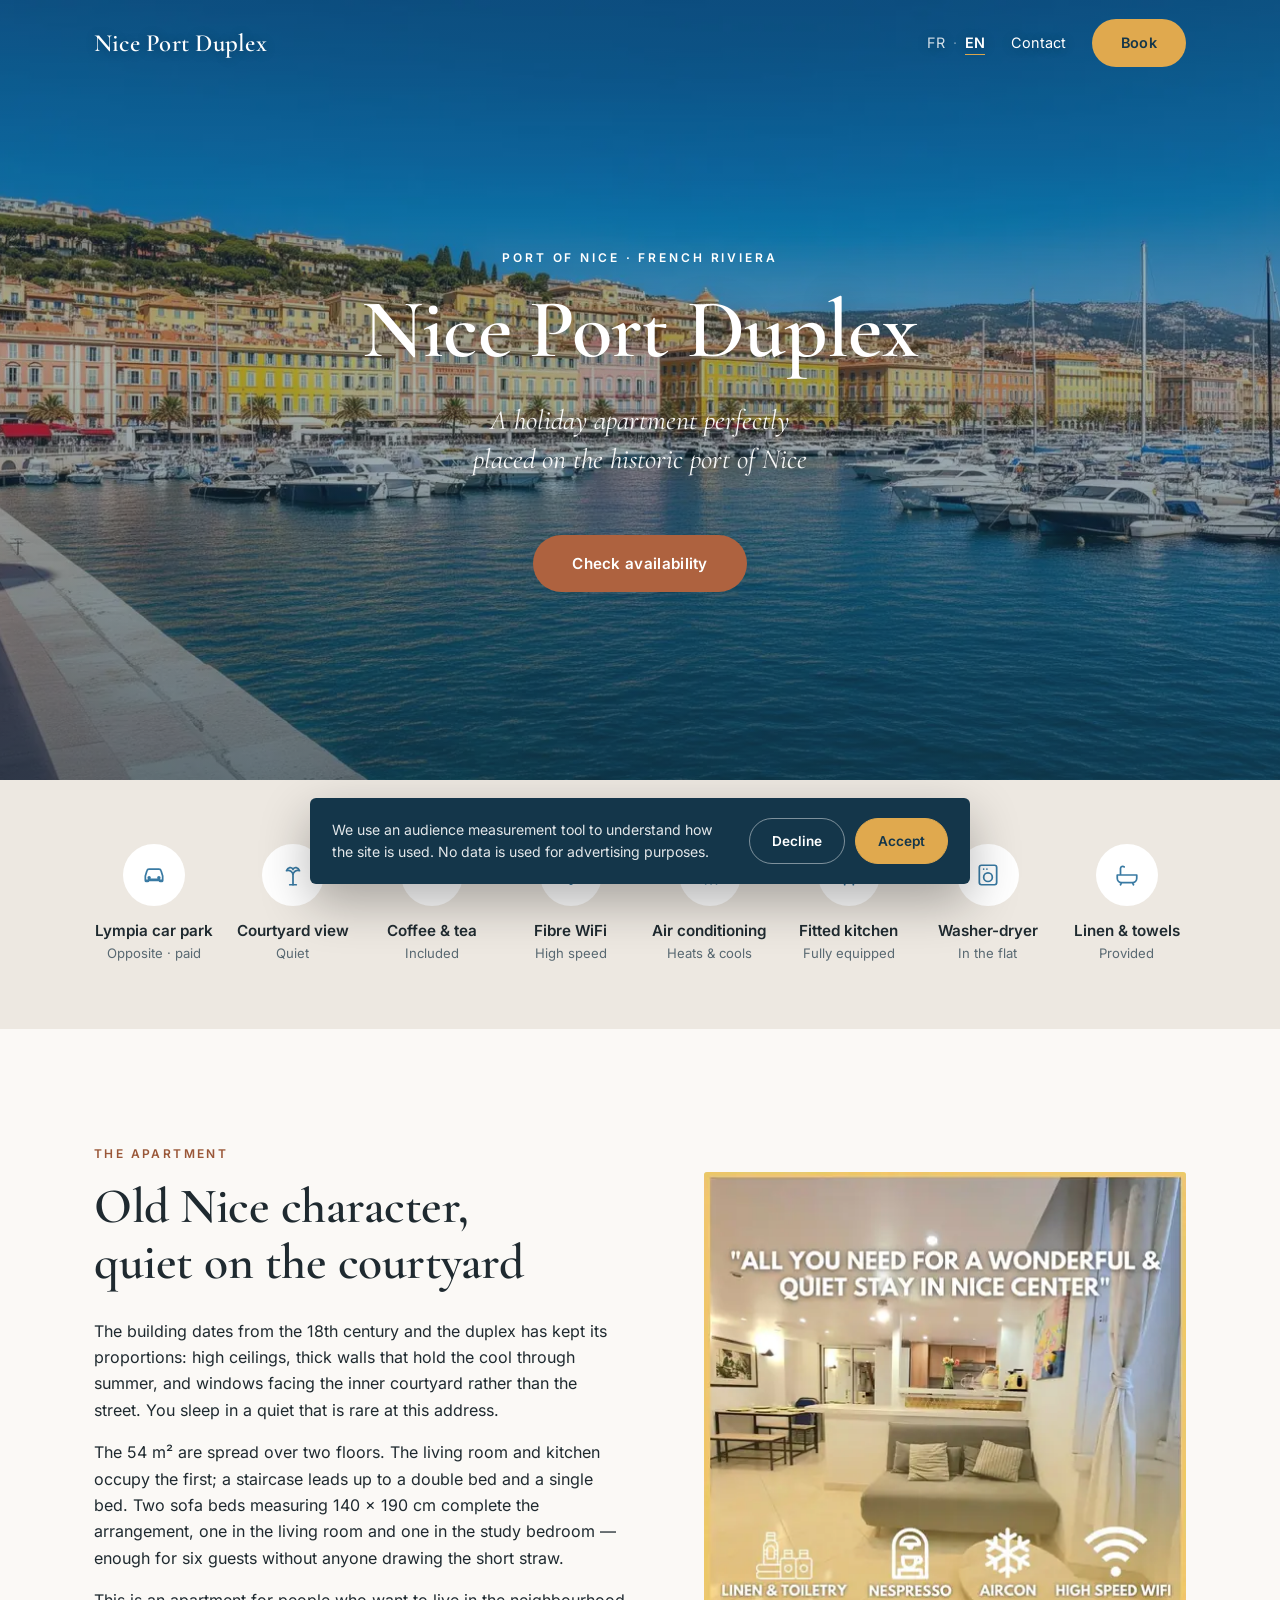
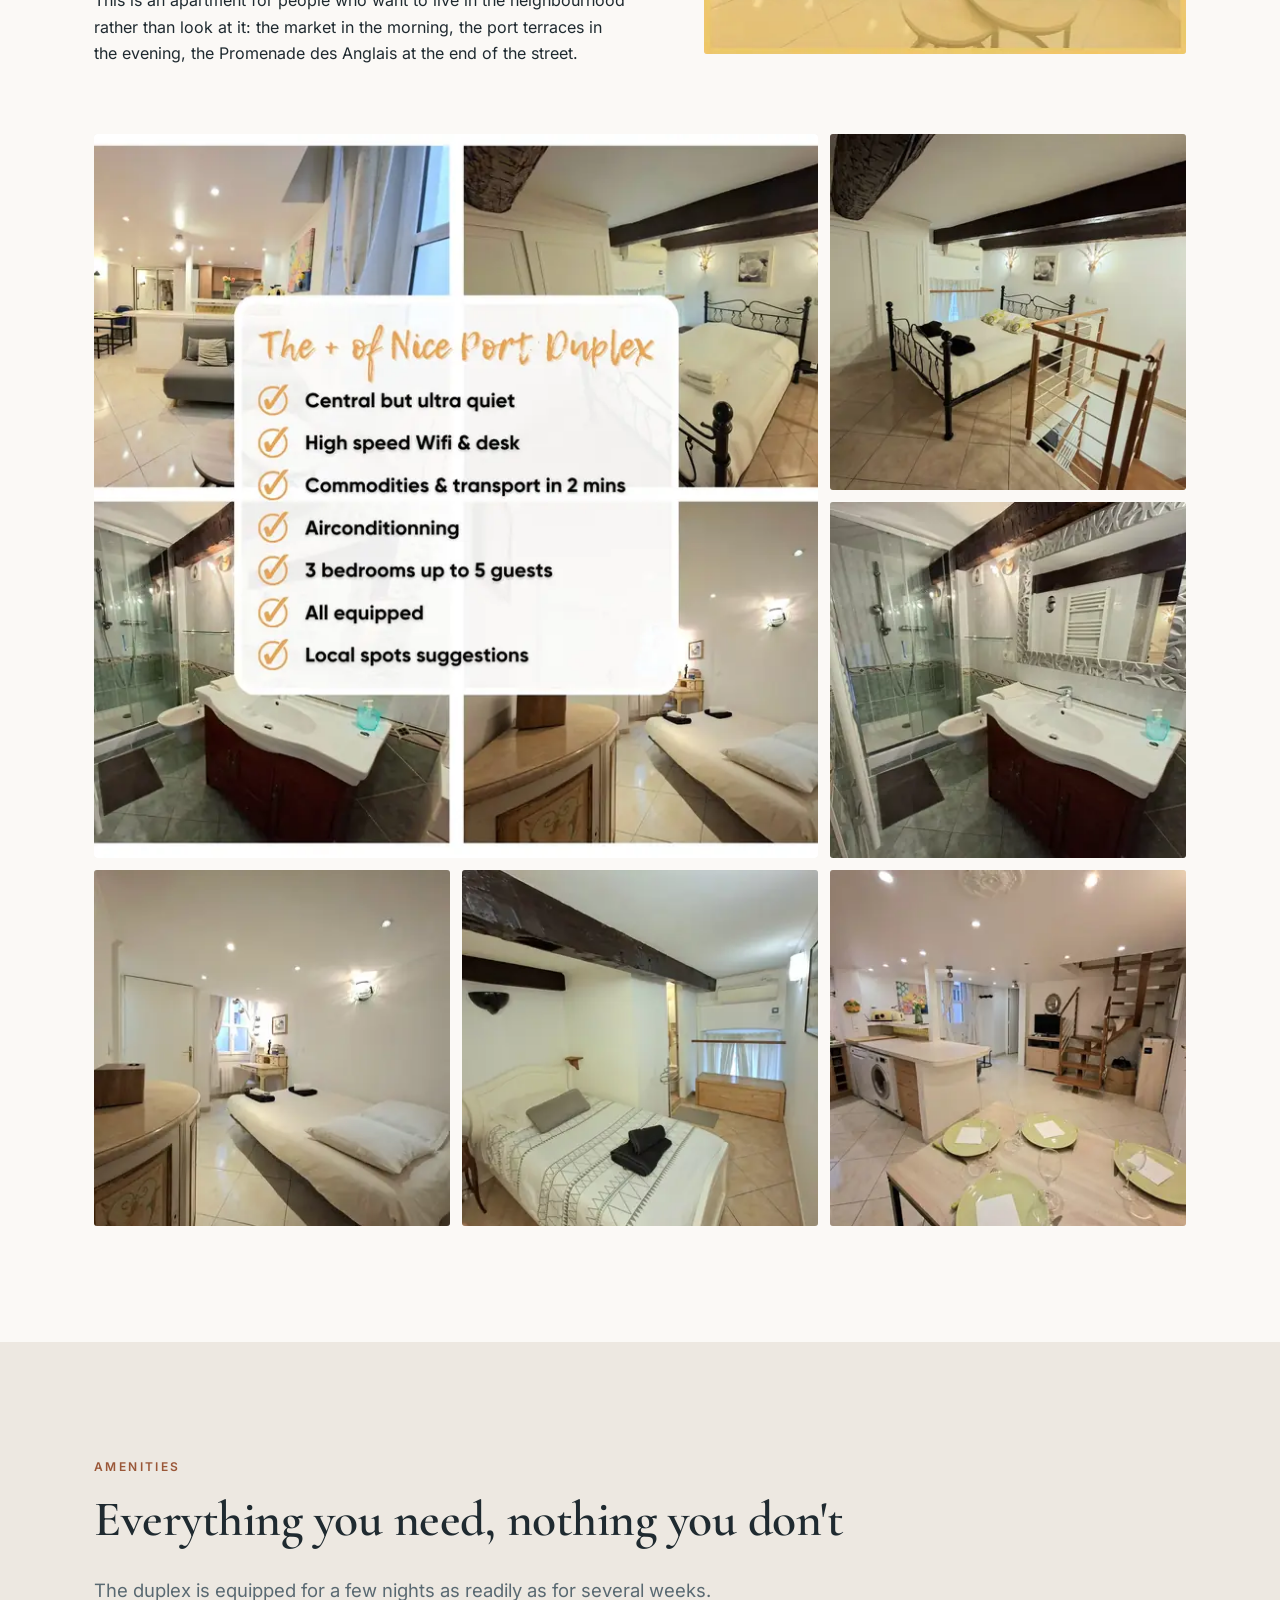
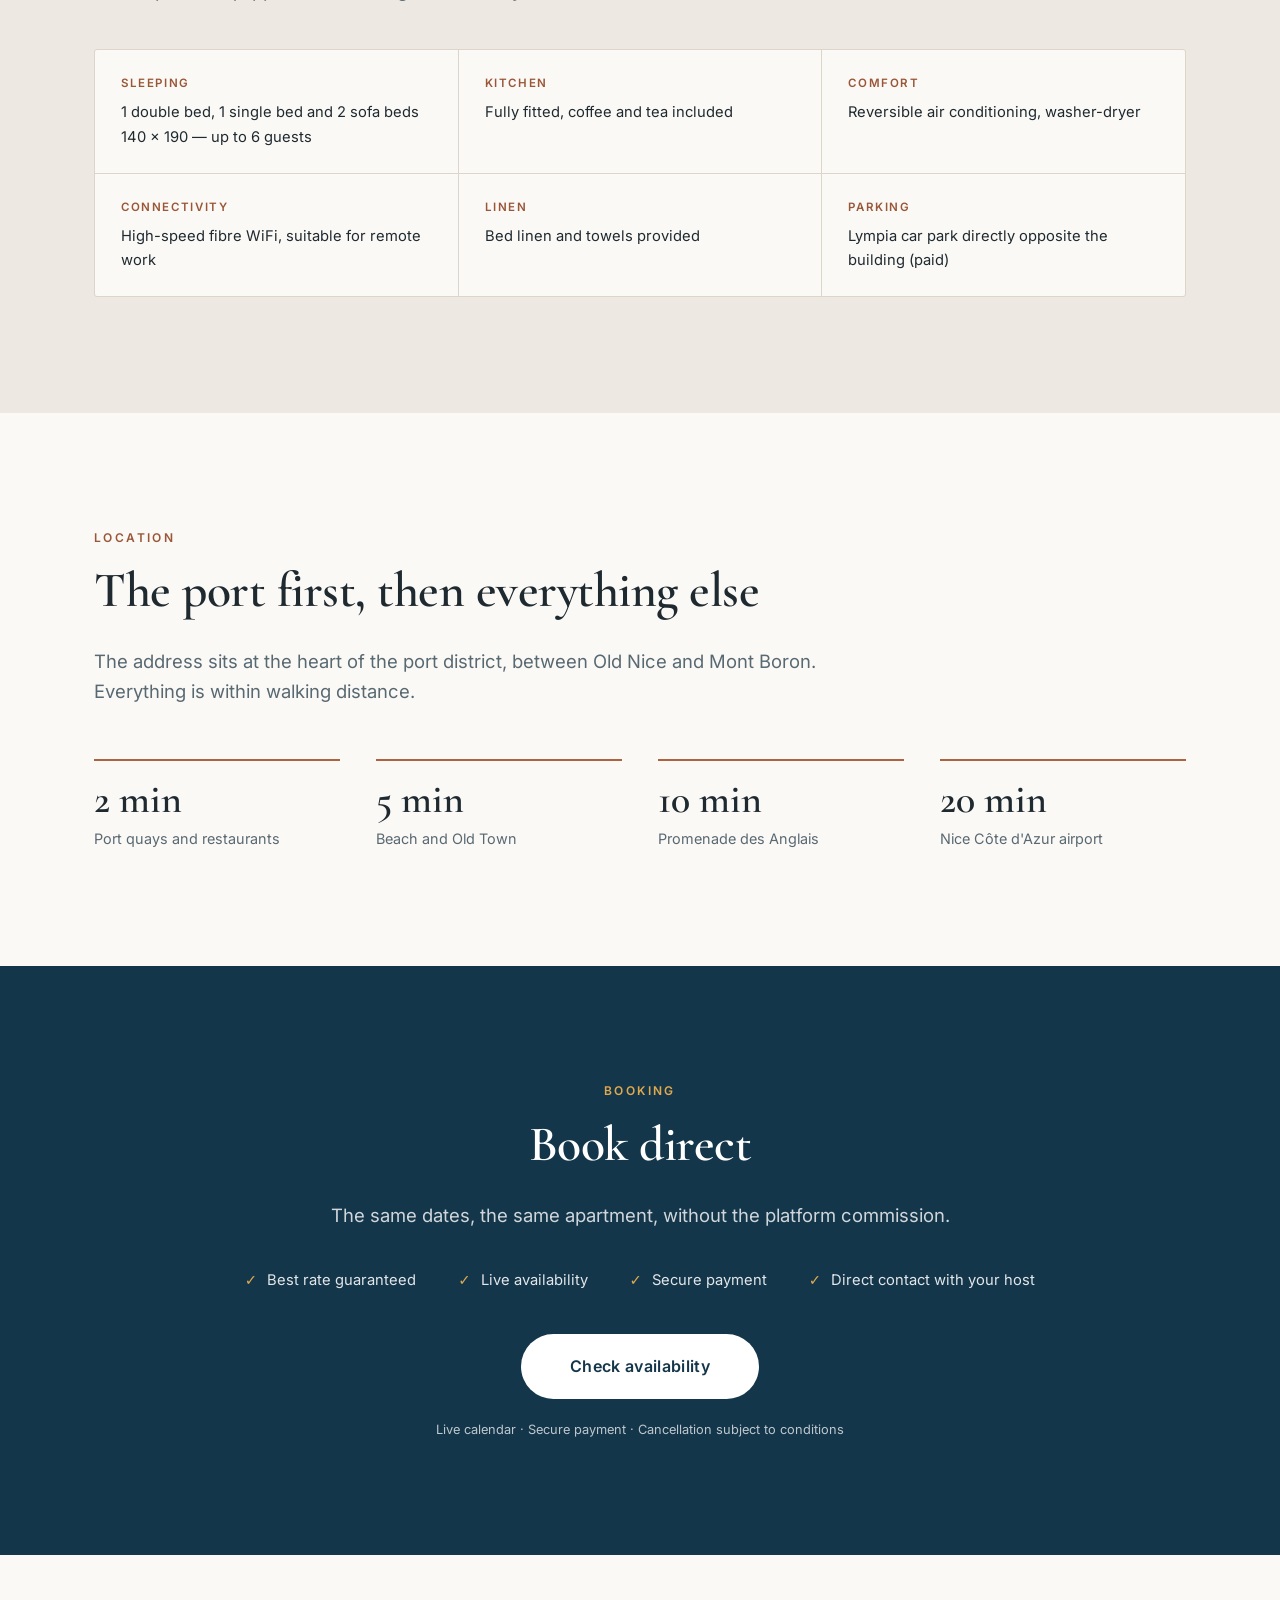
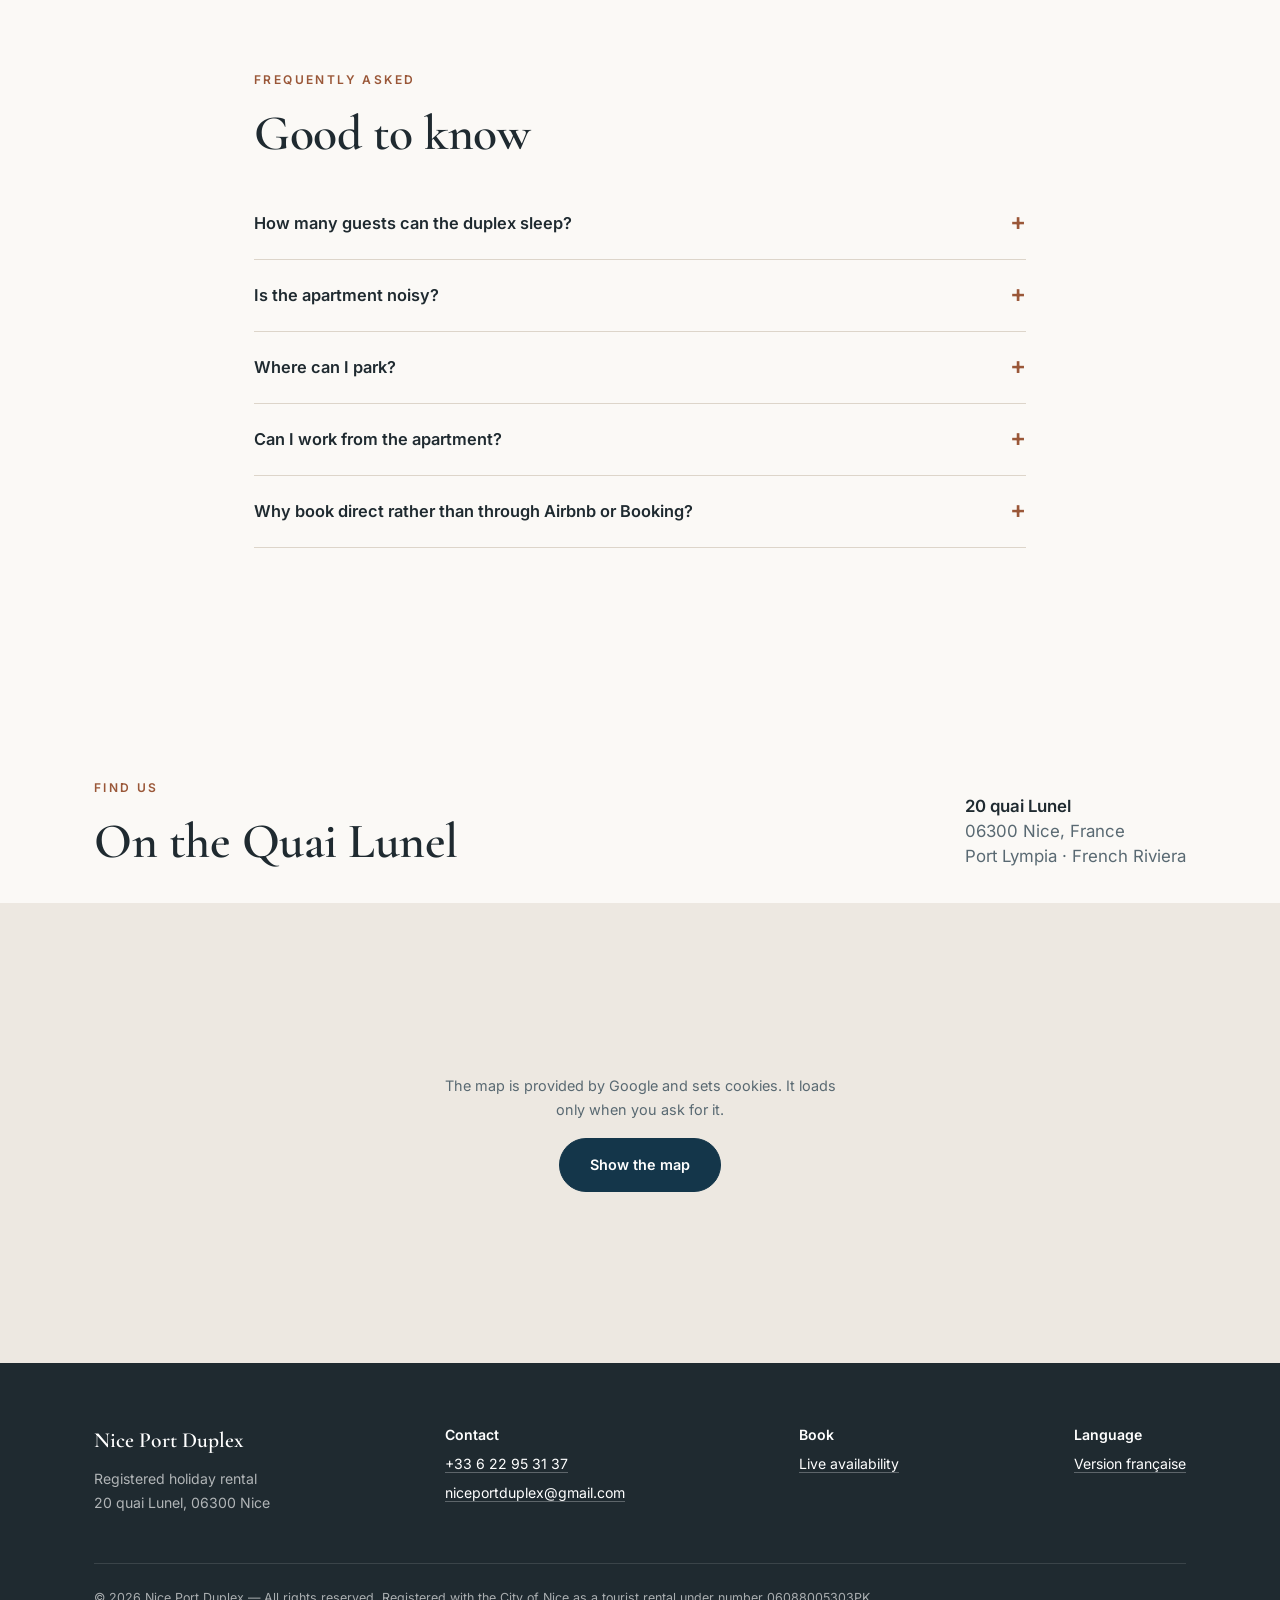
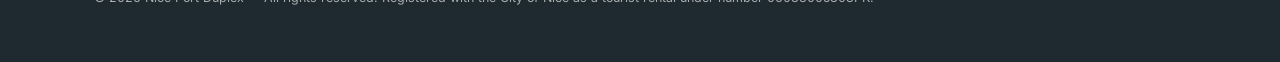
==== commit 748a3239: "Téléphone et coordonnées géographiques, alignés sur la fiche Google Le numéro de la fiche Google Bus" ====
--- a/en/index.html
+++ b/en/index.html
@@ -462,6 +462,7 @@
       </div>
       <div>
         <p><strong>Contact</strong></p>
+        <p><a href="tel:+33622953137">+33 6 22 95 31 37</a></p>
         <p><a href="mailto:niceportduplex@gmail.com">niceportduplex@gmail.com</a></p>
       </div>
       <div>
@@ -480,29 +481,63 @@
 <!-- ═══════════ STRUCTURED DATA (Google) ═══════════ -->
 <script type="application/ld+json">
 {
-  "@context":"https://schema.org",
-  "@type":"Apartment",
-  "name":"Nice Port Duplex",
-  "description":"Charming 54 m² duplex over two floors in an 18th-century building on the historic port of Nice. Sleeps six, reversible air conditioning, fibre WiFi, five minutes from the beach and the Old Town.",
-  "url":"https://niceportduplex.com/en/",
-  "image":"https://niceportduplex.com/images/opt/hero-1280.jpg",
-  "occupancy":{"@type":"QuantitativeValue","maxValue":6},
-  "floorSize":{"@type":"QuantitativeValue","value":54,"unitCode":"MTK"},
-  "address":{
-    "@type":"PostalAddress",
-    "streetAddress":"20 quai Lunel",
-    "addressLocality":"Nice",
-    "addressRegion":"Provence-Alpes-Côte d'Azur",
-    "postalCode":"06300",
-    "addressCountry":"FR"
+  "@context": "https://schema.org",
+  "@type": "Apartment",
+  "name": "Nice Port Duplex",
+  "description": "Charming 54 m² duplex over two floors in an 18th-century building on the historic port of Nice. Sleeps six, reversible air conditioning, fibre WiFi, five minutes from the beach and the Old Town.",
+  "url": "https://niceportduplex.com/en/",
+  "telephone": "+33622953137",
+  "email": "niceportduplex@gmail.com",
+  "image": "https://niceportduplex.com/images/opt/hero-1280.jpg",
+  "occupancy": {
+    "@type": "QuantitativeValue",
+    "maxValue": 6
   },
-  "amenityFeature":[
-    {"@type":"LocationFeatureSpecification","name":"Fibre WiFi","value":true},
-    {"@type":"LocationFeatureSpecification","name":"Air conditioning","value":true},
-    {"@type":"LocationFeatureSpecification","name":"Fitted kitchen","value":true},
-    {"@type":"LocationFeatureSpecification","name":"Washer-dryer","value":true},
-    {"@type":"LocationFeatureSpecification","name":"Linen and towels provided","value":true}
-  ]
+  "floorSize": {
+    "@type": "QuantitativeValue",
+    "value": 54,
+    "unitCode": "MTK"
+  },
+  "address": {
+    "@type": "PostalAddress",
+    "streetAddress": "20 quai Lunel",
+    "addressLocality": "Nice",
+    "addressRegion": "Provence-Alpes-Côte d'Azur",
+    "postalCode": "06300",
+    "addressCountry": "FR"
+  },
+  "amenityFeature": [
+    {
+      "@type": "LocationFeatureSpecification",
+      "name": "Fibre WiFi",
+      "value": true
+    },
+    {
+      "@type": "LocationFeatureSpecification",
+      "name": "Air conditioning",
+      "value": true
+    },
+    {
+      "@type": "LocationFeatureSpecification",
+      "name": "Fitted kitchen",
+      "value": true
+    },
+    {
+      "@type": "LocationFeatureSpecification",
+      "name": "Washer-dryer",
+      "value": true
+    },
+    {
+      "@type": "LocationFeatureSpecification",
+      "name": "Linen and towels provided",
+      "value": true
+    }
+  ],
+  "geo": {
+    "@type": "GeoCoordinates",
+    "latitude": 43.6965,
+    "longitude": 7.284
+  }
 }
 </script>
 
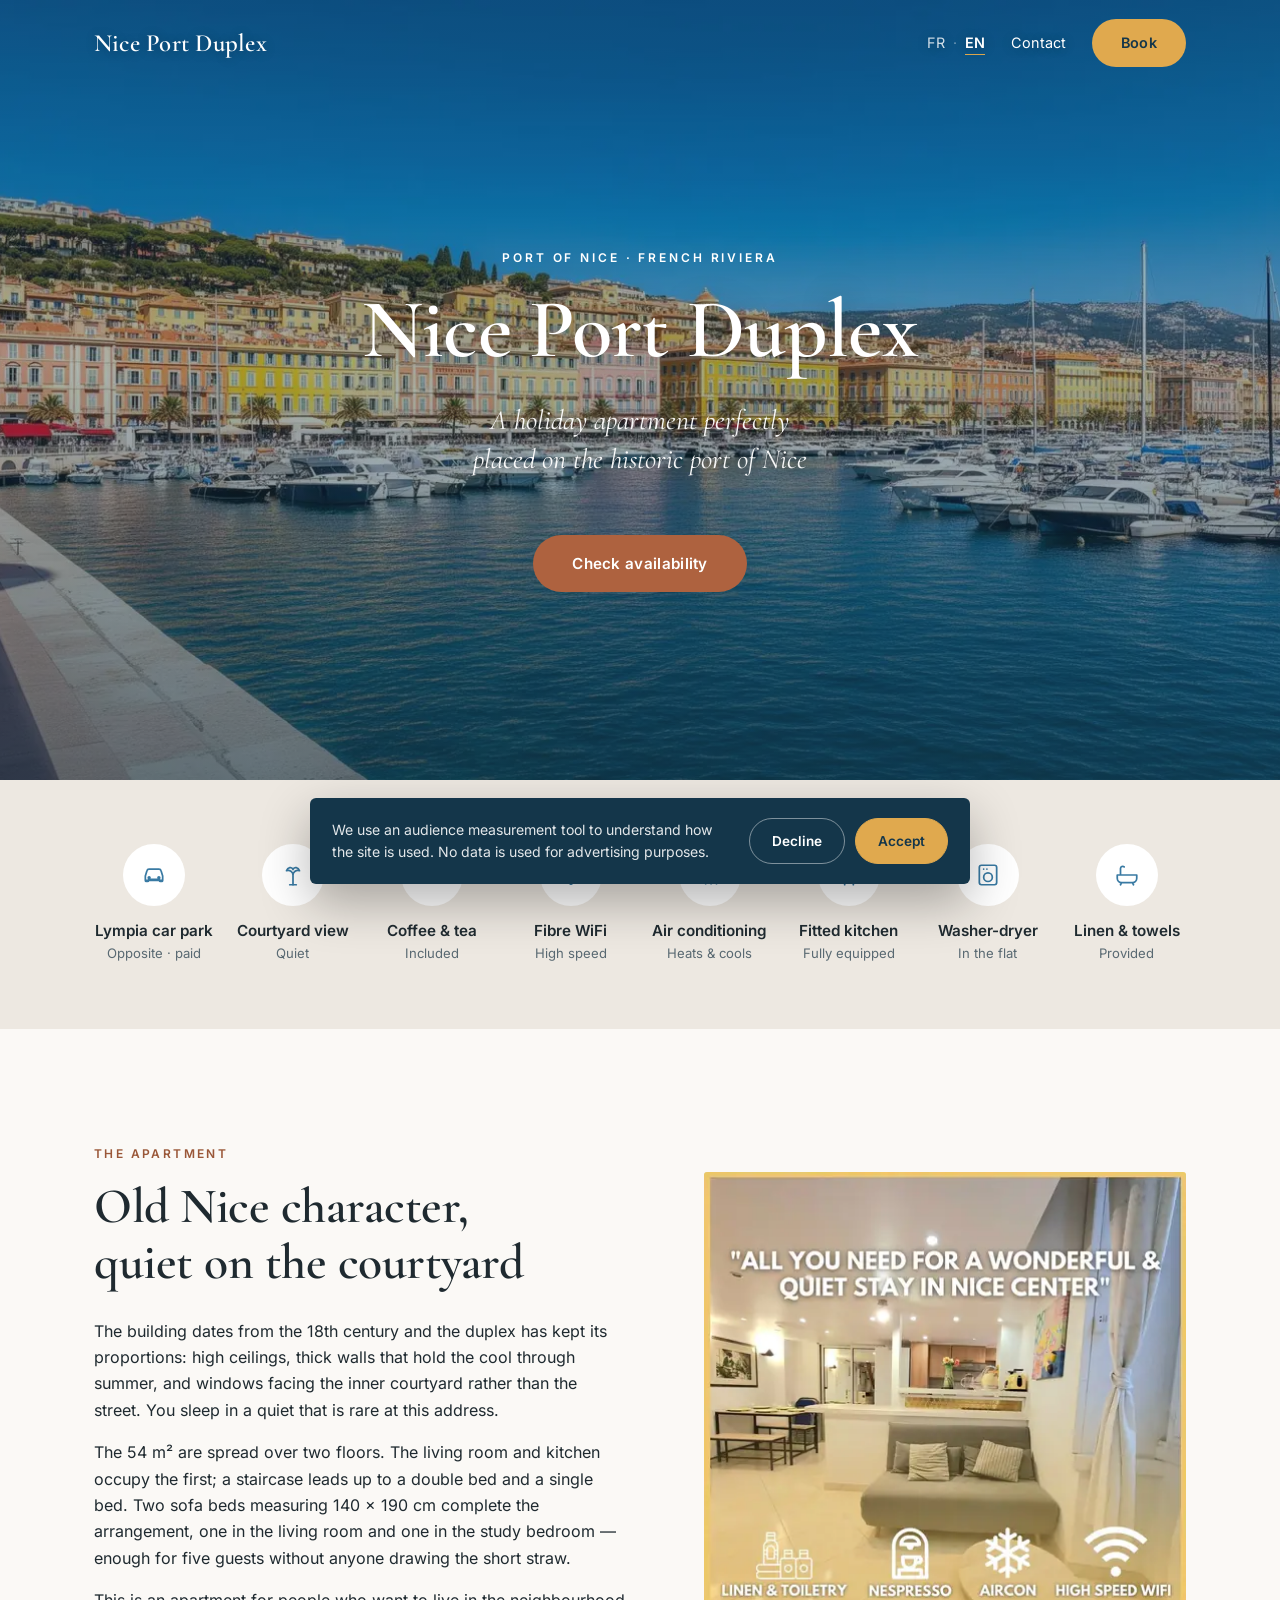
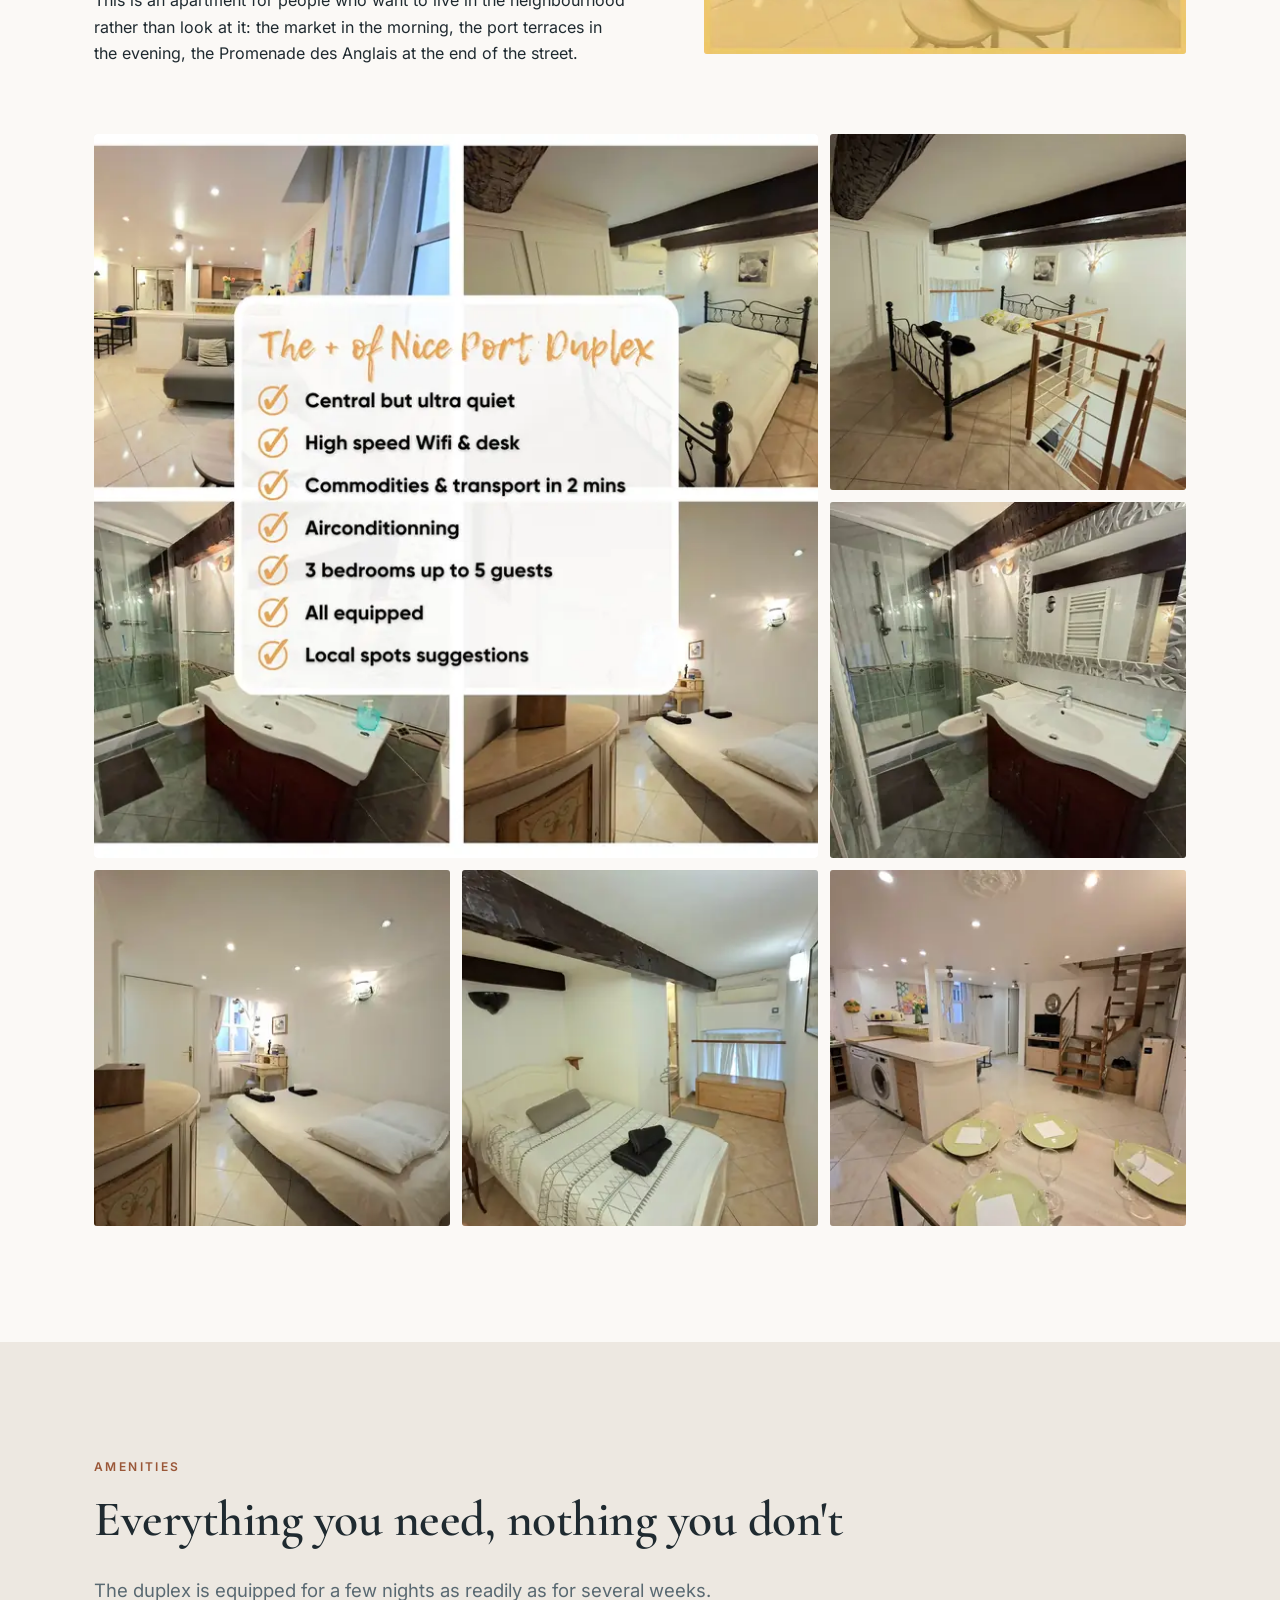
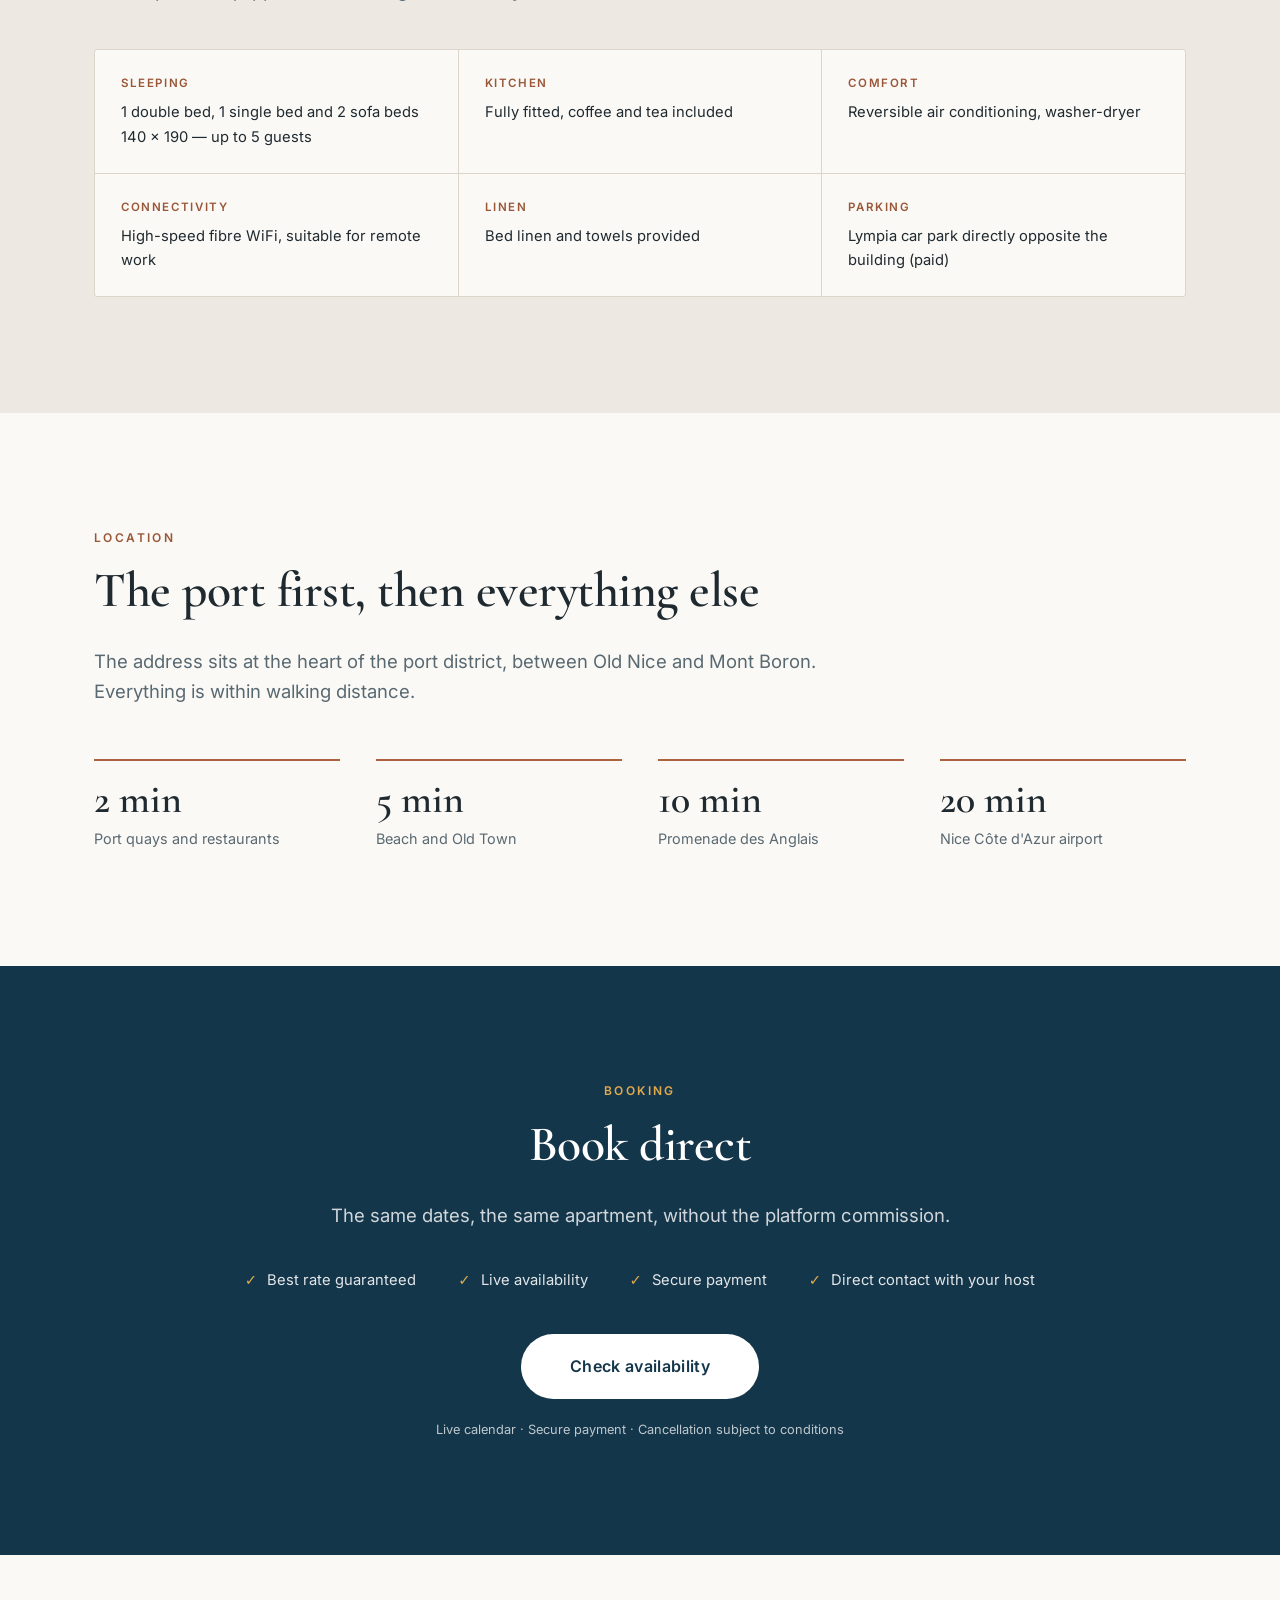
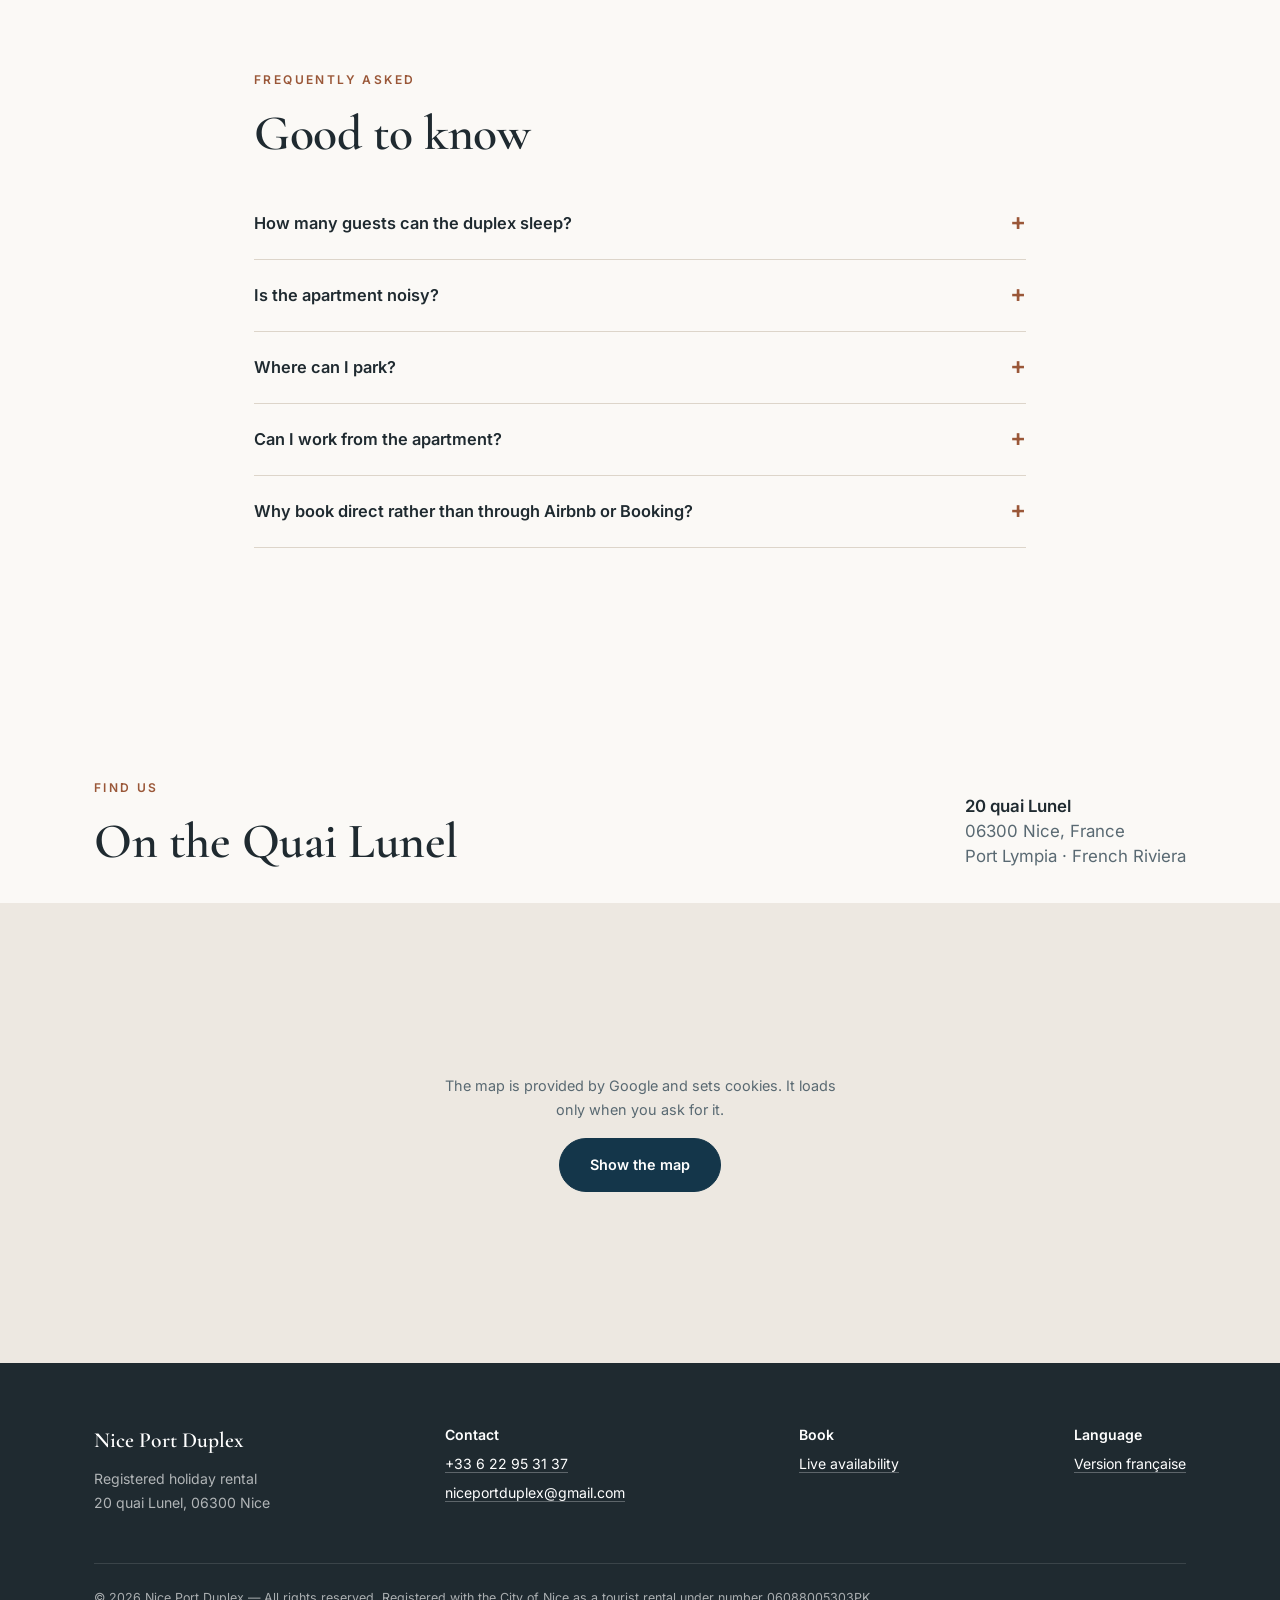
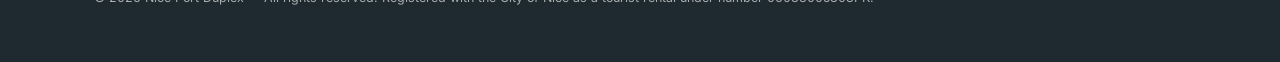
==== commit 2c6c887a: "Capacité ramenée à cinq voyageurs, partout Le texte annonçait six couchages alors que le montage inc" ====
--- a/en/index.html
+++ b/en/index.html
@@ -5,7 +5,7 @@
 <meta name="viewport" content="width=device-width, initial-scale=1">
 
 <title>Nice Port Duplex — Holiday Rental on the Old Port of Nice</title>
-<meta name="description" content="Charming 54 m² duplex on the Old Port of Nice, in an 18th-century building. Sleeps 6, air conditioning, fibre WiFi, five minutes from the beach and Old Town. Book direct, no platform fees.">
+<meta name="description" content="Charming 54 m² duplex on the Old Port of Nice, in an 18th-century building. Sleeps 5, air conditioning, fibre WiFi, five minutes from the beach and Old Town. Book direct, no platform fees.">
 <link rel="canonical" href="https://niceportduplex.com/en/">
 <link rel="alternate" hreflang="fr" href="https://niceportduplex.com/">
 <link rel="alternate" hreflang="en" href="https://niceportduplex.com/en/">
@@ -19,7 +19,7 @@
 <meta property="og:site_name" content="Nice Port Duplex">
 <meta property="og:url" content="https://niceportduplex.com/en/">
 <meta property="og:title" content="Nice Port Duplex — Holiday Rental on the Old Port of Nice">
-<meta property="og:description" content="Charming 54 m² duplex on the Old Port of Nice. Sleeps 6, air conditioning, fibre WiFi. Book direct.">
+<meta property="og:description" content="Charming 54 m² duplex on the Old Port of Nice. Sleeps 5, air conditioning, fibre WiFi. Book direct.">
 <meta property="og:image" content="https://niceportduplex.com/images/opt/hero-1280.jpg">
 <meta name="twitter:card" content="summary_large_image">
 
@@ -307,7 +307,7 @@
       <p class="eyebrow">The apartment</p>
       <h2>Old Nice character,<br>quiet on the courtyard</h2>
       <p>The building dates from the 18th century and the duplex has kept its proportions: high ceilings, thick walls that hold the cool through summer, and windows facing the inner courtyard rather than the street. You sleep in a quiet that is rare at this address.</p>
-      <p>The 54 m² are spread over two floors. The living room and kitchen occupy the first; a staircase leads up to a double bed and a single bed. Two sofa beds measuring 140 × 190 cm complete the arrangement, one in the living room and one in the study bedroom — enough for six guests without anyone drawing the short straw.</p>
+      <p>The 54 m² are spread over two floors. The living room and kitchen occupy the first; a staircase leads up to a double bed and a single bed. Two sofa beds measuring 140 × 190 cm complete the arrangement, one in the living room and one in the study bedroom — enough for five guests without anyone drawing the short straw.</p>
       <p>This is an apartment for people who want to live in the neighbourhood rather than look at it: the market in the morning, the port terraces in the evening, the Promenade des Anglais at the end of the street.</p>
     </div>
     <div class="frame">
@@ -334,7 +334,7 @@
     <h2>Everything you need, nothing you don't</h2>
     <p class="lead">The duplex is equipped for a few nights as readily as for several weeks.</p>
     <ul class="amenities">
-      <li><strong>Sleeping</strong>1 double bed, 1 single bed and 2 sofa beds 140 × 190 — up to 6 guests</li>
+      <li><strong>Sleeping</strong>1 double bed, 1 single bed and 2 sofa beds 140 × 190 — up to 5 guests</li>
       <li><strong>Kitchen</strong>Fully fitted, coffee and tea included</li>
       <li><strong>Comfort</strong>Reversible air conditioning, washer-dryer</li>
       <li><strong>Connectivity</strong>High-speed fibre WiFi, suitable for remote work</li>
@@ -392,7 +392,7 @@
 
     <details>
       <summary>How many guests can the duplex sleep?</summary>
-      <p>Up to six. Upstairs there is a double bed and a single bed, and two sofa beds measuring 140 × 190 cm are found in the living room and the study bedroom.</p>
+      <p>Up to five. Upstairs there is a double bed and a single bed, and two sofa beds measuring 140 × 190 cm are found in the living room and the study bedroom.</p>
     </details>
 
     <details>
@@ -484,14 +484,14 @@
   "@context": "https://schema.org",
   "@type": "Apartment",
   "name": "Nice Port Duplex",
-  "description": "Charming 54 m² duplex over two floors in an 18th-century building on the historic port of Nice. Sleeps six, reversible air conditioning, fibre WiFi, five minutes from the beach and the Old Town.",
+  "description": "Charming 54 m² duplex over two floors in an 18th-century building on the historic port of Nice. Sleeps five, reversible air conditioning, fibre WiFi, five minutes from the beach and the Old Town.",
   "url": "https://niceportduplex.com/en/",
   "telephone": "+33622953137",
   "email": "niceportduplex@gmail.com",
   "image": "https://niceportduplex.com/images/opt/hero-1280.jpg",
   "occupancy": {
     "@type": "QuantitativeValue",
-    "maxValue": 6
+    "maxValue": 5
   },
   "floorSize": {
     "@type": "QuantitativeValue",
@@ -551,7 +551,7 @@
       "name": "How many guests can the duplex sleep?",
       "acceptedAnswer": {
         "@type": "Answer",
-        "text": "Up to six. Upstairs there is a double bed and a single bed, and two sofa beds measuring 140 × 190 cm are found in the living room and the study bedroom."
+        "text": "Up to five. Upstairs there is a double bed and a single bed, and two sofa beds measuring 140 × 190 cm are found in the living room and the study bedroom."
       }
     },
     {
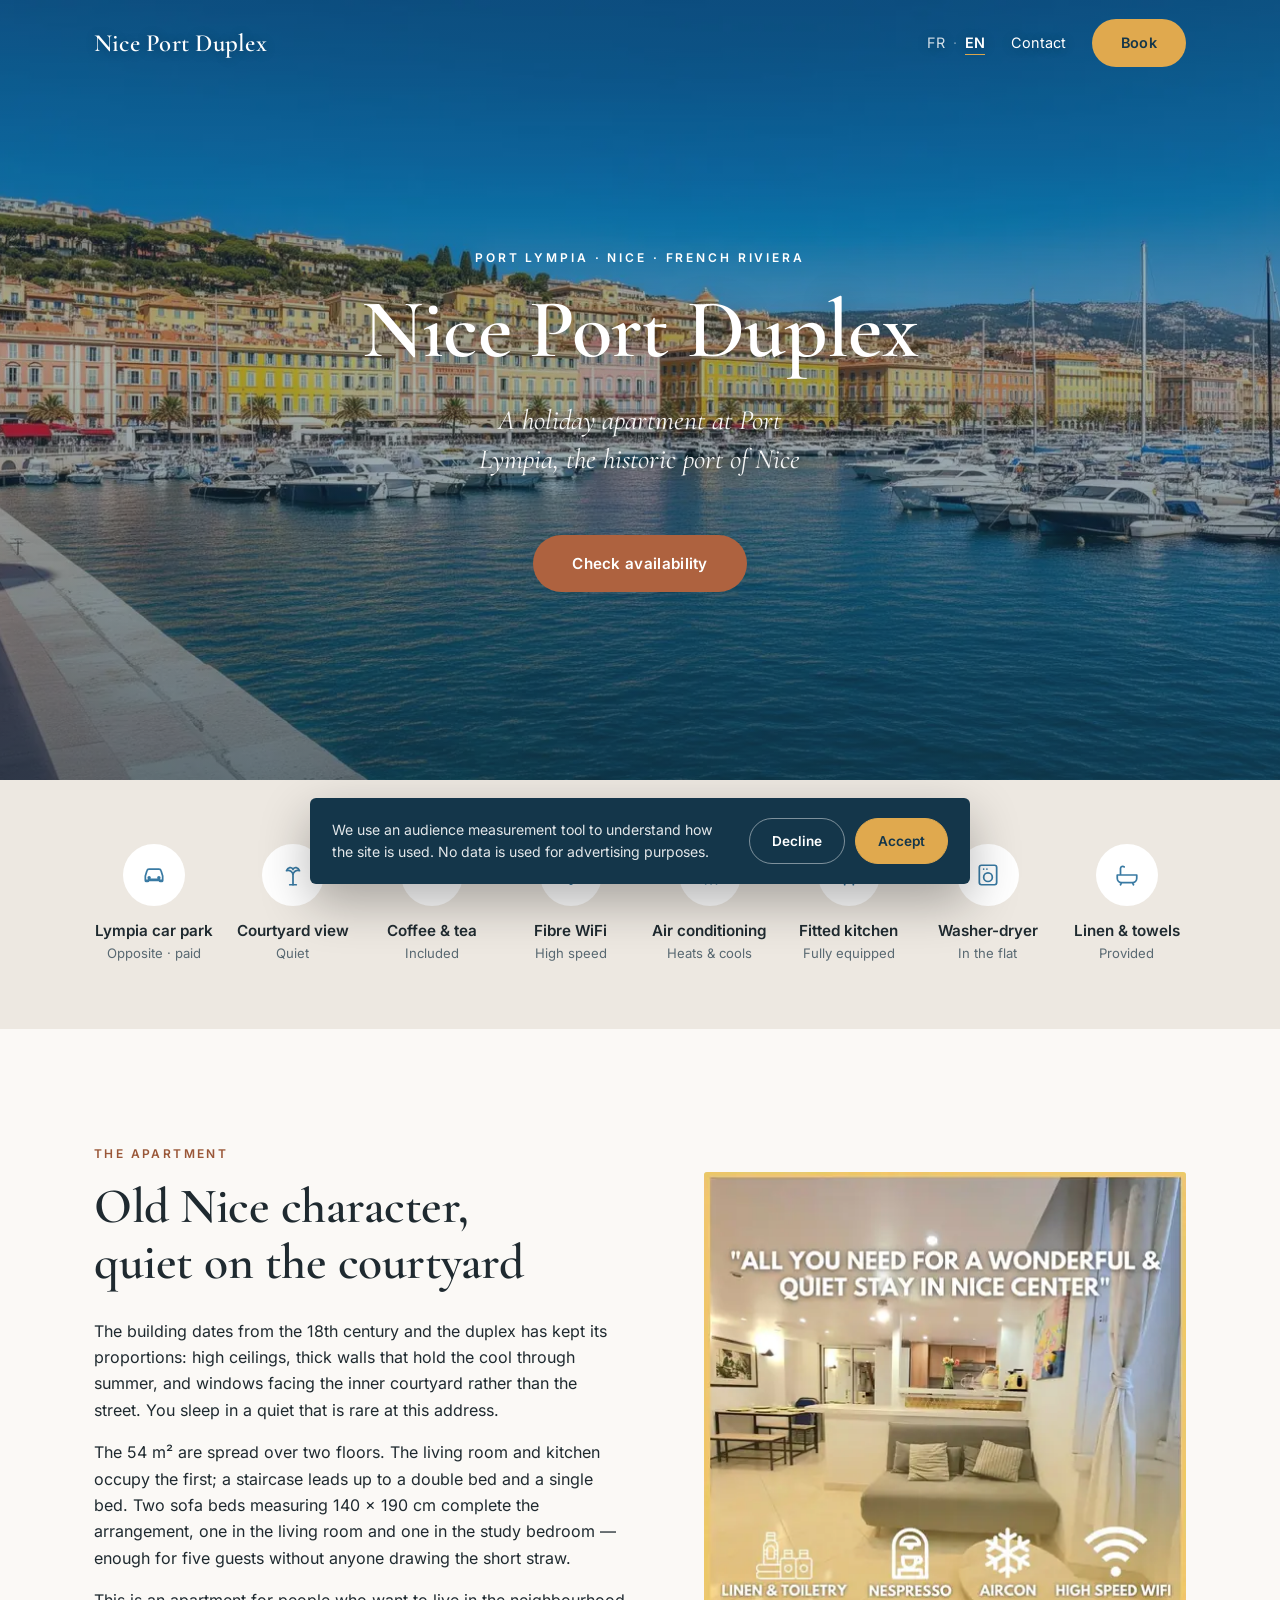
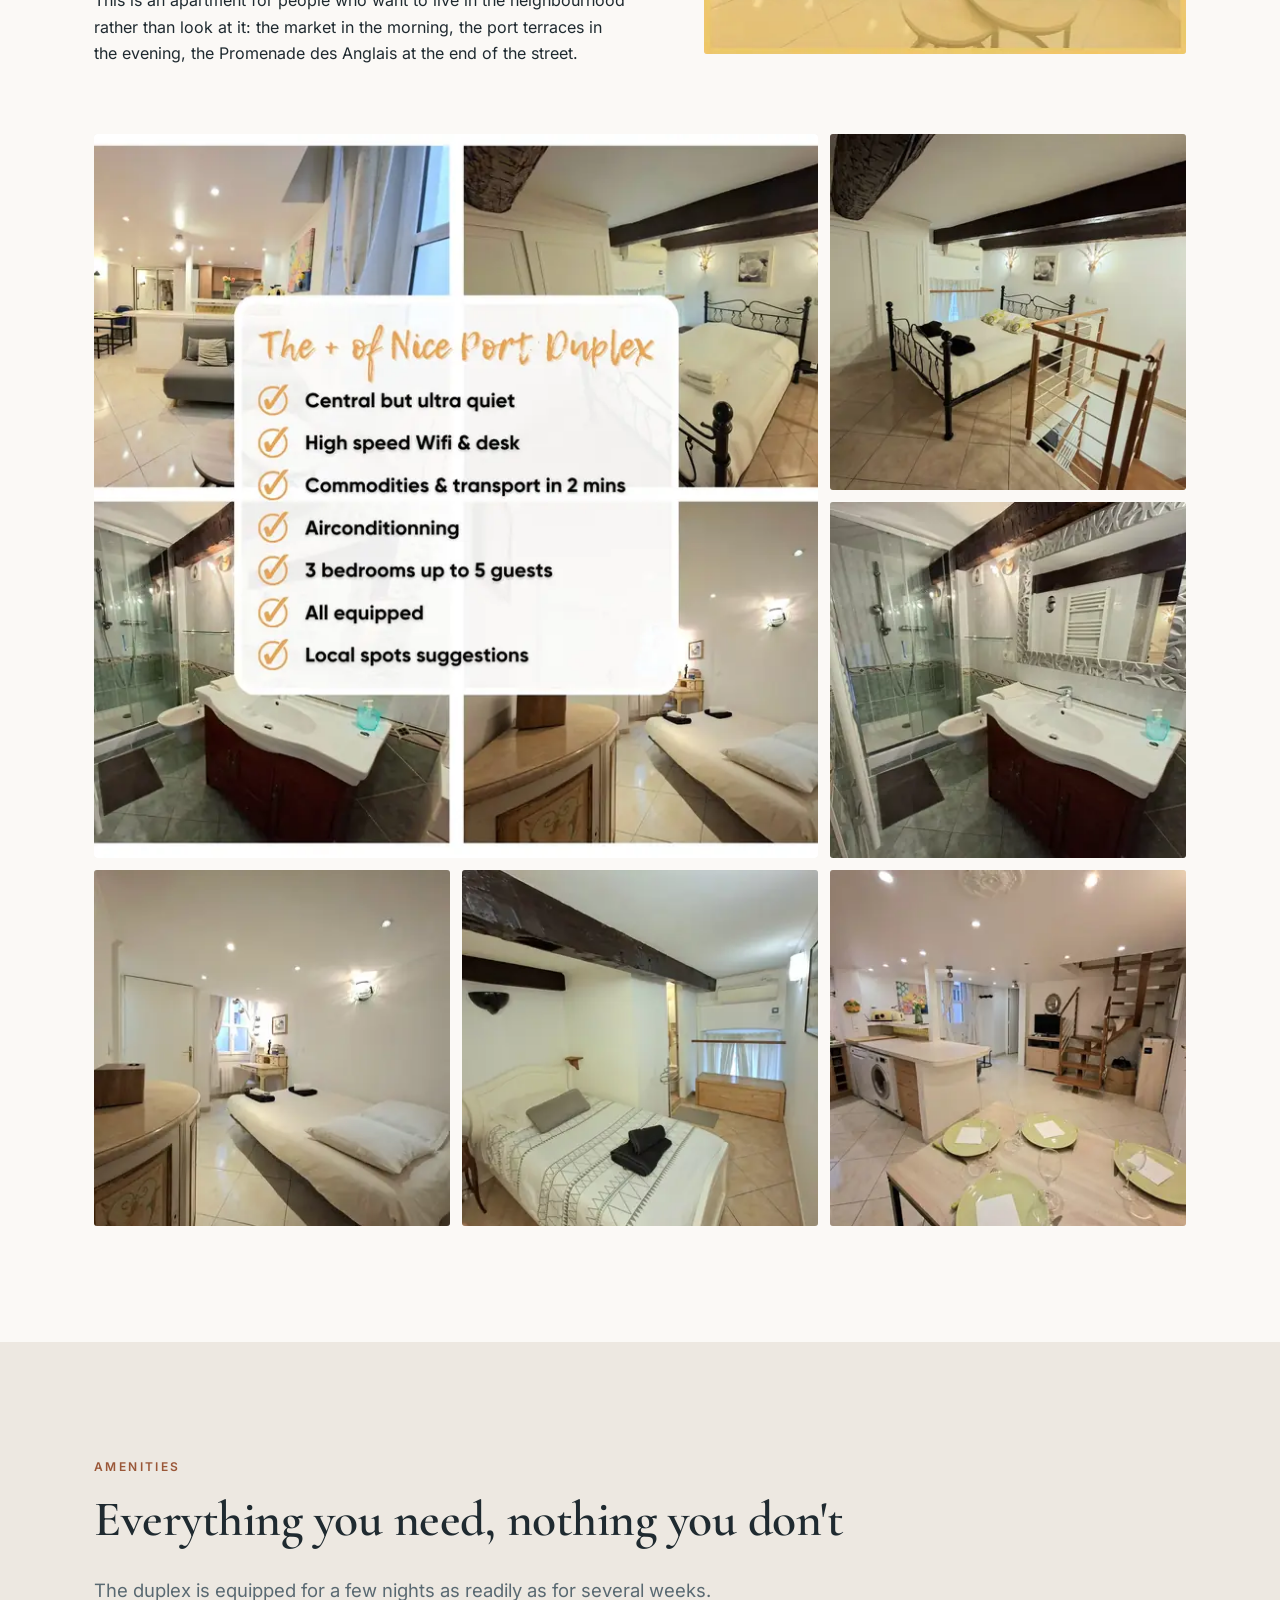
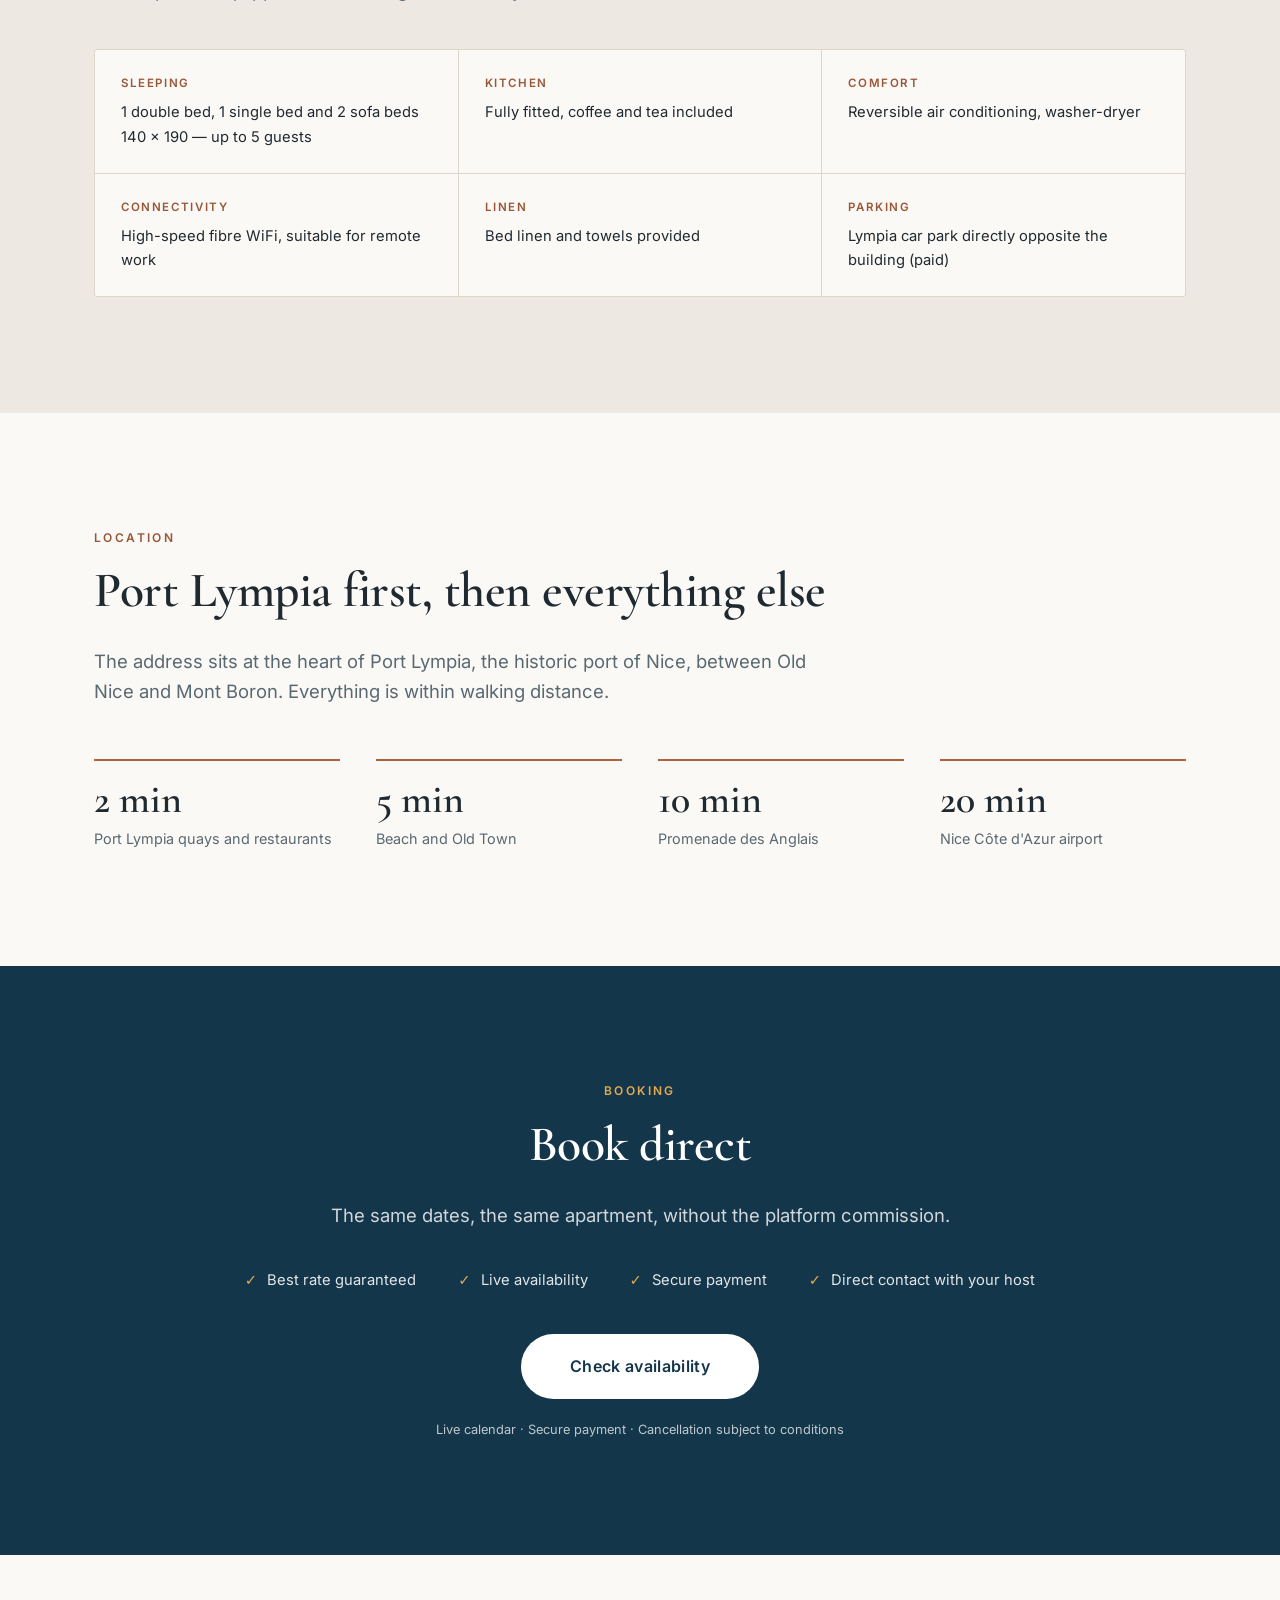
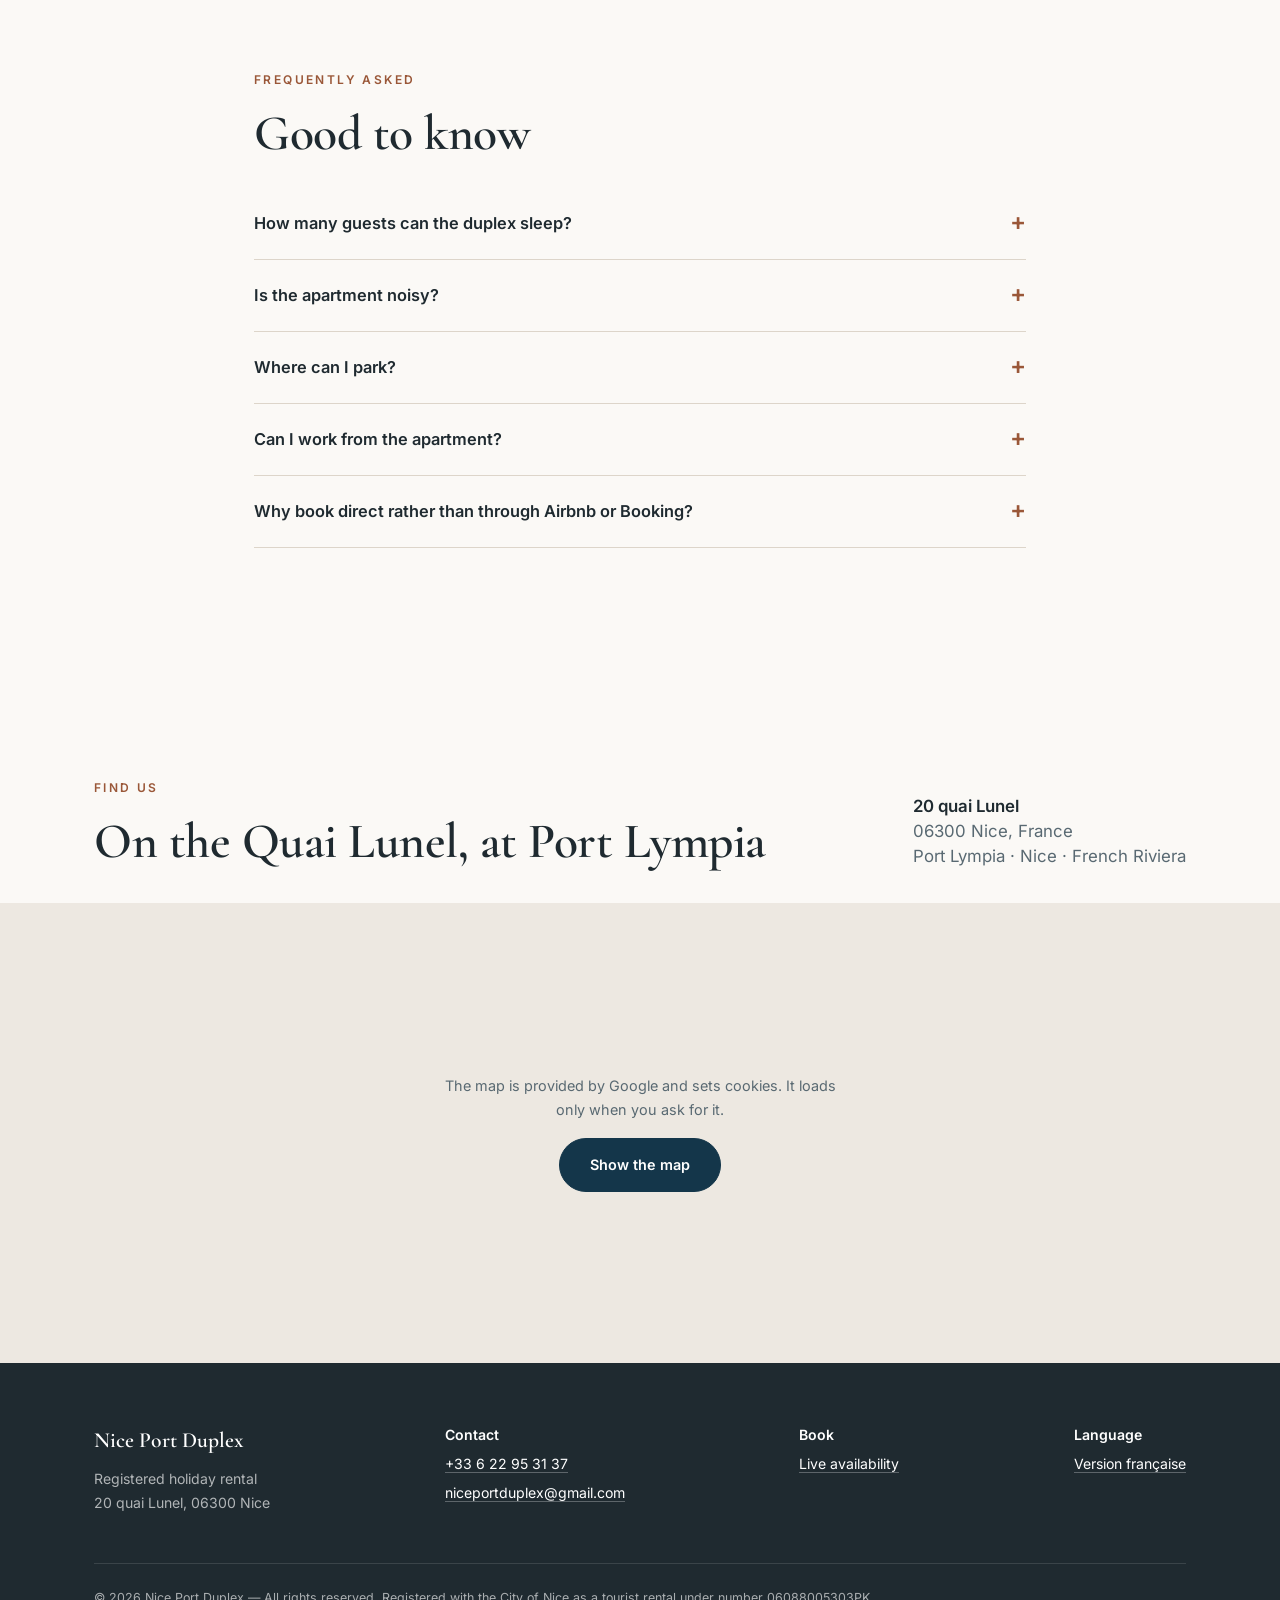
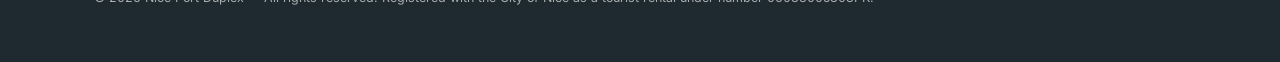
==== commit 80685619: "Le terme Port Lympia intégré aux pages Le nom officiel du port n'apparaissait nulle part sur le site" ====
--- a/en/index.html
+++ b/en/index.html
@@ -4,8 +4,8 @@
 <meta charset="utf-8">
 <meta name="viewport" content="width=device-width, initial-scale=1">
 
-<title>Nice Port Duplex — Holiday Rental on the Old Port of Nice</title>
-<meta name="description" content="Charming 54 m² duplex on the Old Port of Nice, in an 18th-century building. Sleeps 5, air conditioning, fibre WiFi, five minutes from the beach and Old Town. Book direct, no platform fees.">
+<title>Nice Port Duplex — Holiday Rental at Port Lympia, Nice</title>
+<meta name="description" content="54 m² duplex at Port Lympia, quai Lunel in Nice. Sleeps 5, air conditioning, fibre WiFi, five minutes from the Old Town and the beach. Book direct, no platform fees.">
 <link rel="canonical" href="https://niceportduplex.com/en/">
 <link rel="alternate" hreflang="fr" href="https://niceportduplex.com/">
 <link rel="alternate" hreflang="en" href="https://niceportduplex.com/en/">
@@ -18,8 +18,8 @@
 <meta property="og:locale:alternate" content="fr_FR">
 <meta property="og:site_name" content="Nice Port Duplex">
 <meta property="og:url" content="https://niceportduplex.com/en/">
-<meta property="og:title" content="Nice Port Duplex — Holiday Rental on the Old Port of Nice">
-<meta property="og:description" content="Charming 54 m² duplex on the Old Port of Nice. Sleeps 5, air conditioning, fibre WiFi. Book direct.">
+<meta property="og:title" content="Nice Port Duplex — Holiday Rental at Port Lympia, Nice">
+<meta property="og:description" content="54 m² duplex at Port Lympia, quai Lunel in Nice. Sleeps 5, air conditioning, fibre WiFi. Book direct.">
 <meta property="og:image" content="https://niceportduplex.com/images/opt/hero-1280.jpg">
 <meta name="twitter:card" content="summary_large_image">
 
@@ -279,9 +279,9 @@
 <div class="hero">
   <div class="hero-img"><picture><source type="image/webp" srcset="../images/opt/hero-520.webp 520w, ../images/opt/hero-640.webp 640w, ../images/opt/hero-760.webp 760w, ../images/opt/hero-900.webp 900w, ../images/opt/hero-1100.webp 1100w, ../images/opt/hero-1400.webp 1400w, ../images/opt/hero-1920.webp 1920w" sizes="100vw"><img src="../images/opt/hero-760.jpg" alt="The historic port of Nice and its colourful façades" width="1920" height="1088" fetchpriority="high"></picture></div>
   <div class="wrap">
-    <p class="eyebrow">Port of Nice · French Riviera</p>
+    <p class="eyebrow">Port Lympia · Nice · French Riviera</p>
     <h1>Nice Port Duplex</h1>
-    <p class="tagline">A holiday apartment perfectly placed on the historic port of Nice</p>
+    <p class="tagline">A holiday apartment at Port Lympia, the historic port of Nice</p>
     <a href="/en/book/" class="btn btn-primary">Check availability</a>
   </div>
 </div>
@@ -348,10 +348,10 @@
 <section id="location">
   <div class="wrap">
     <p class="eyebrow">Location</p>
-    <h2>The port first, then everything else</h2>
-    <p class="lead">The address sits at the heart of the port district, between Old Nice and Mont Boron. Everything is within walking distance.</p>
+    <h2>Port Lympia first, then everything else</h2>
+    <p class="lead">The address sits at the heart of Port Lympia, the historic port of Nice, between Old Nice and Mont Boron. Everything is within walking distance.</p>
     <div class="distances">
-      <div><b>2 min</b><span>Port quays and restaurants</span></div>
+      <div><b>2 min</b><span>Port Lympia quays and restaurants</span></div>
       <div><b>5 min</b><span>Beach and Old Town</span></div>
       <div><b>10 min</b><span>Promenade des Anglais</span></div>
       <div><b>20 min</b><span>Nice Côte d'Azur airport</span></div>
@@ -422,12 +422,12 @@
   <div class="wrap map-head">
     <div>
       <p class="eyebrow">Find us</p>
-      <h2 style="margin-bottom:0">On the Quai Lunel</h2>
+      <h2 style="margin-bottom:0">On the Quai Lunel, at Port Lympia</h2>
     </div>
     <address>
       <b>20 quai Lunel</b>
       06300 Nice, France<br>
-      Port Lympia · French Riviera
+      Port Lympia · Nice · French Riviera
     </address>
   </div>
   <div class="map-frame">
@@ -484,7 +484,7 @@
   "@context": "https://schema.org",
   "@type": "Apartment",
   "name": "Nice Port Duplex",
-  "description": "Charming 54 m² duplex over two floors in an 18th-century building on the historic port of Nice. Sleeps five, reversible air conditioning, fibre WiFi, five minutes from the beach and the Old Town.",
+  "description": "Charming 54 m² duplex over two floors in an 18th-century building on quai Lunel, at Port Lympia — the historic port of Nice. Sleeps five, reversible air conditioning, fibre WiFi, five minutes from the beach and the Old Town.",
   "url": "https://niceportduplex.com/en/",
   "telephone": "+33622953137",
   "email": "niceportduplex@gmail.com",
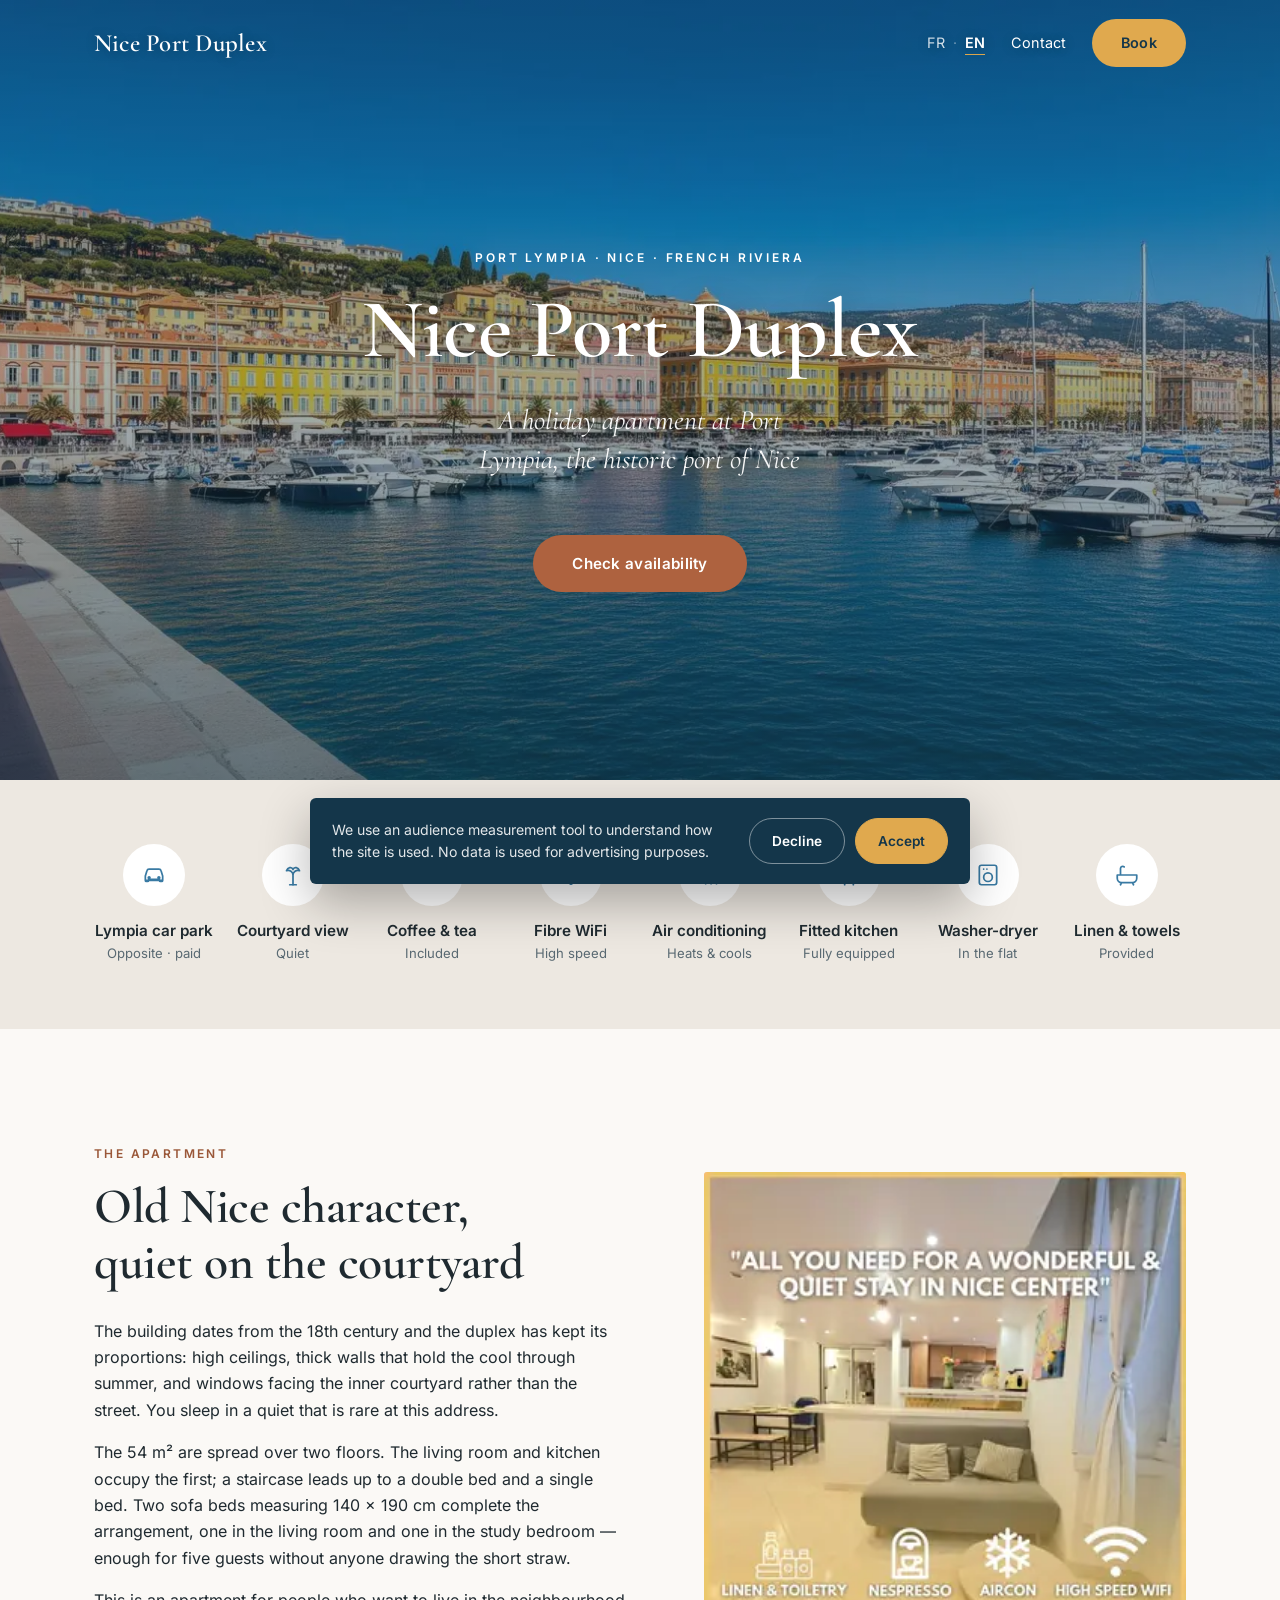
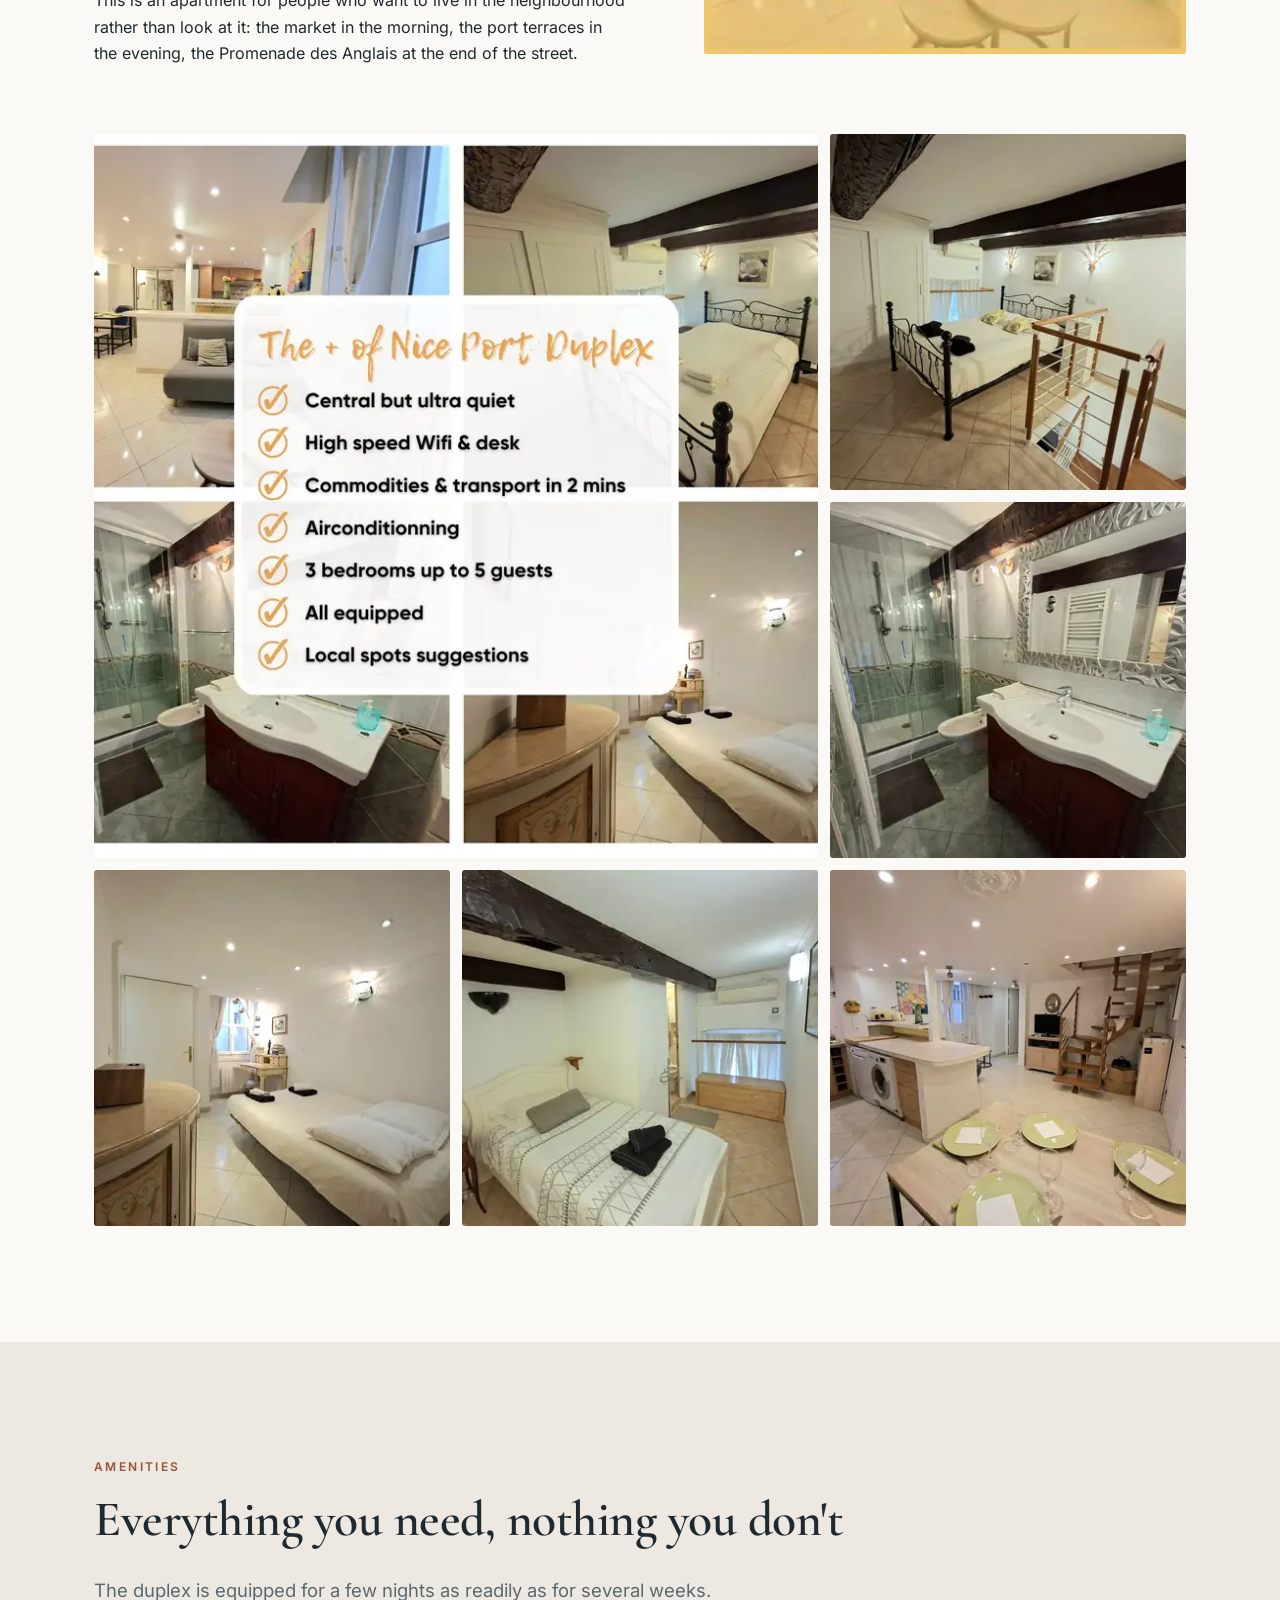
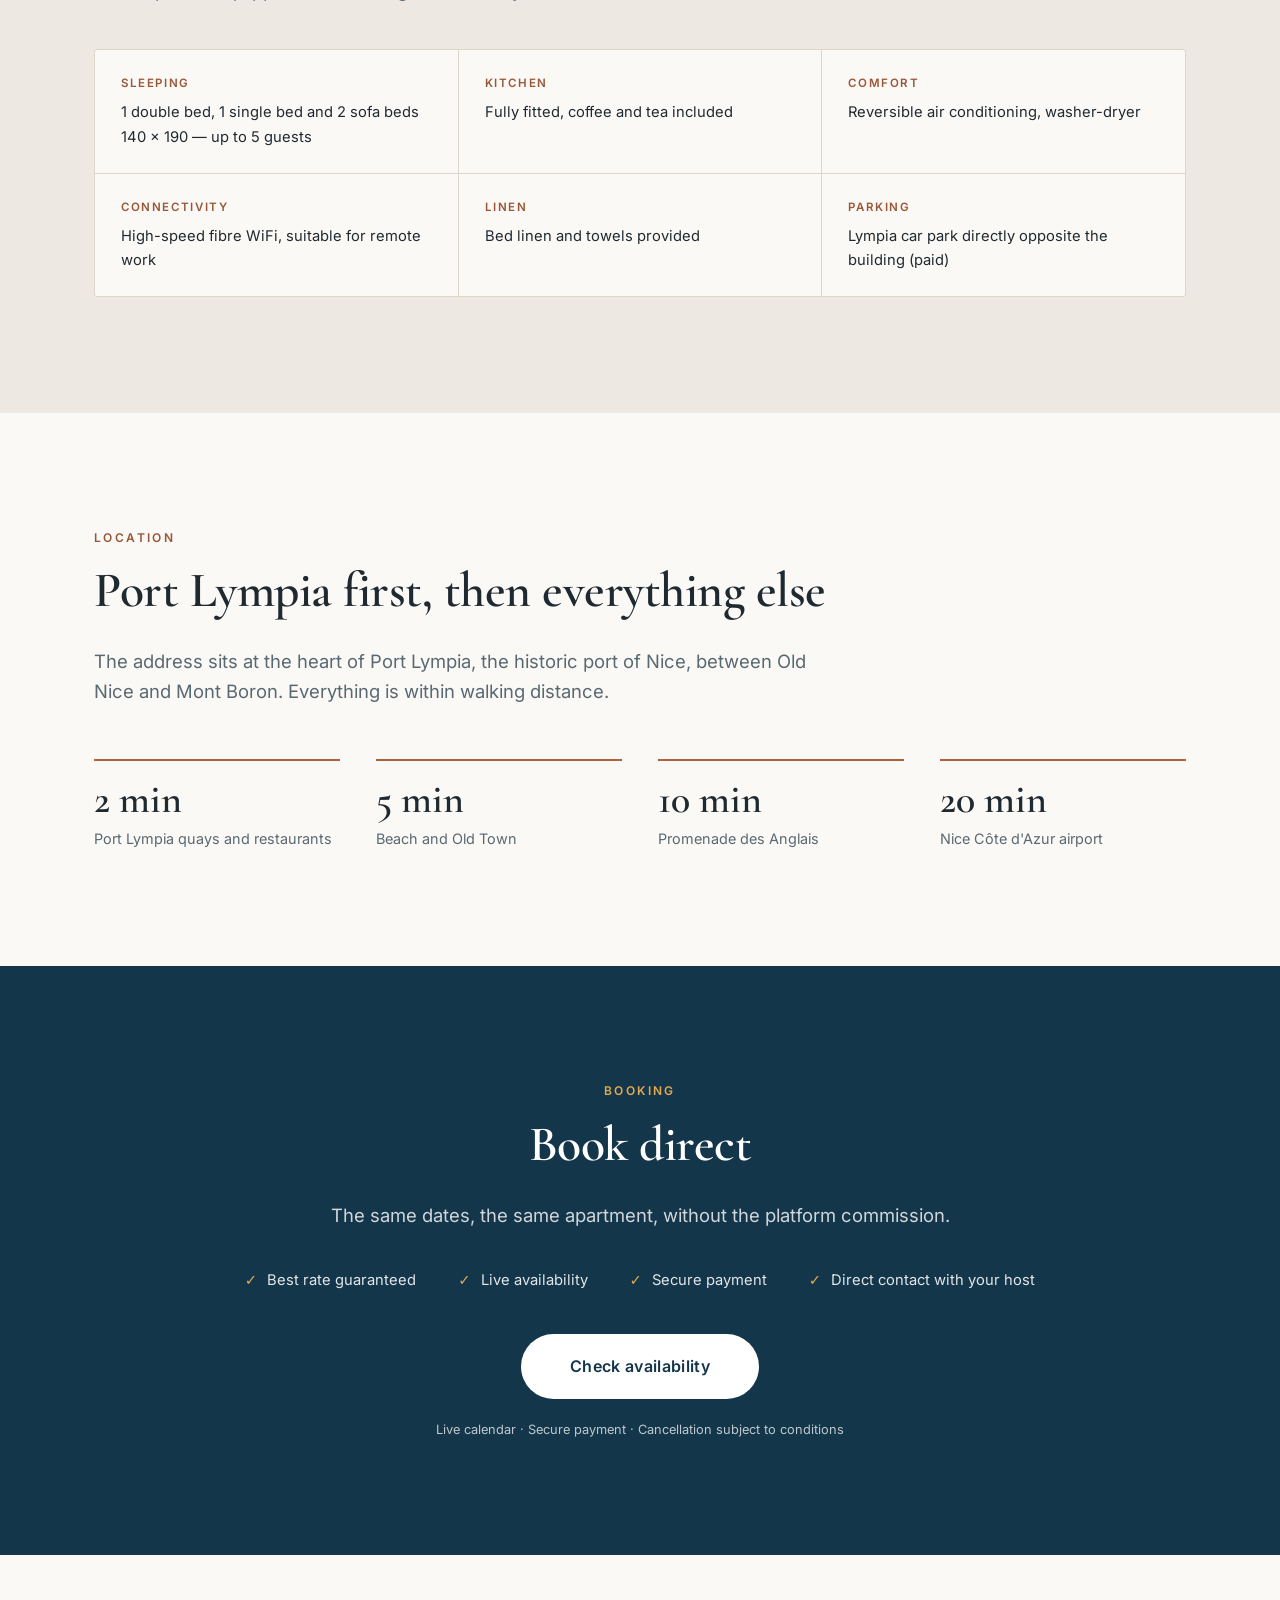
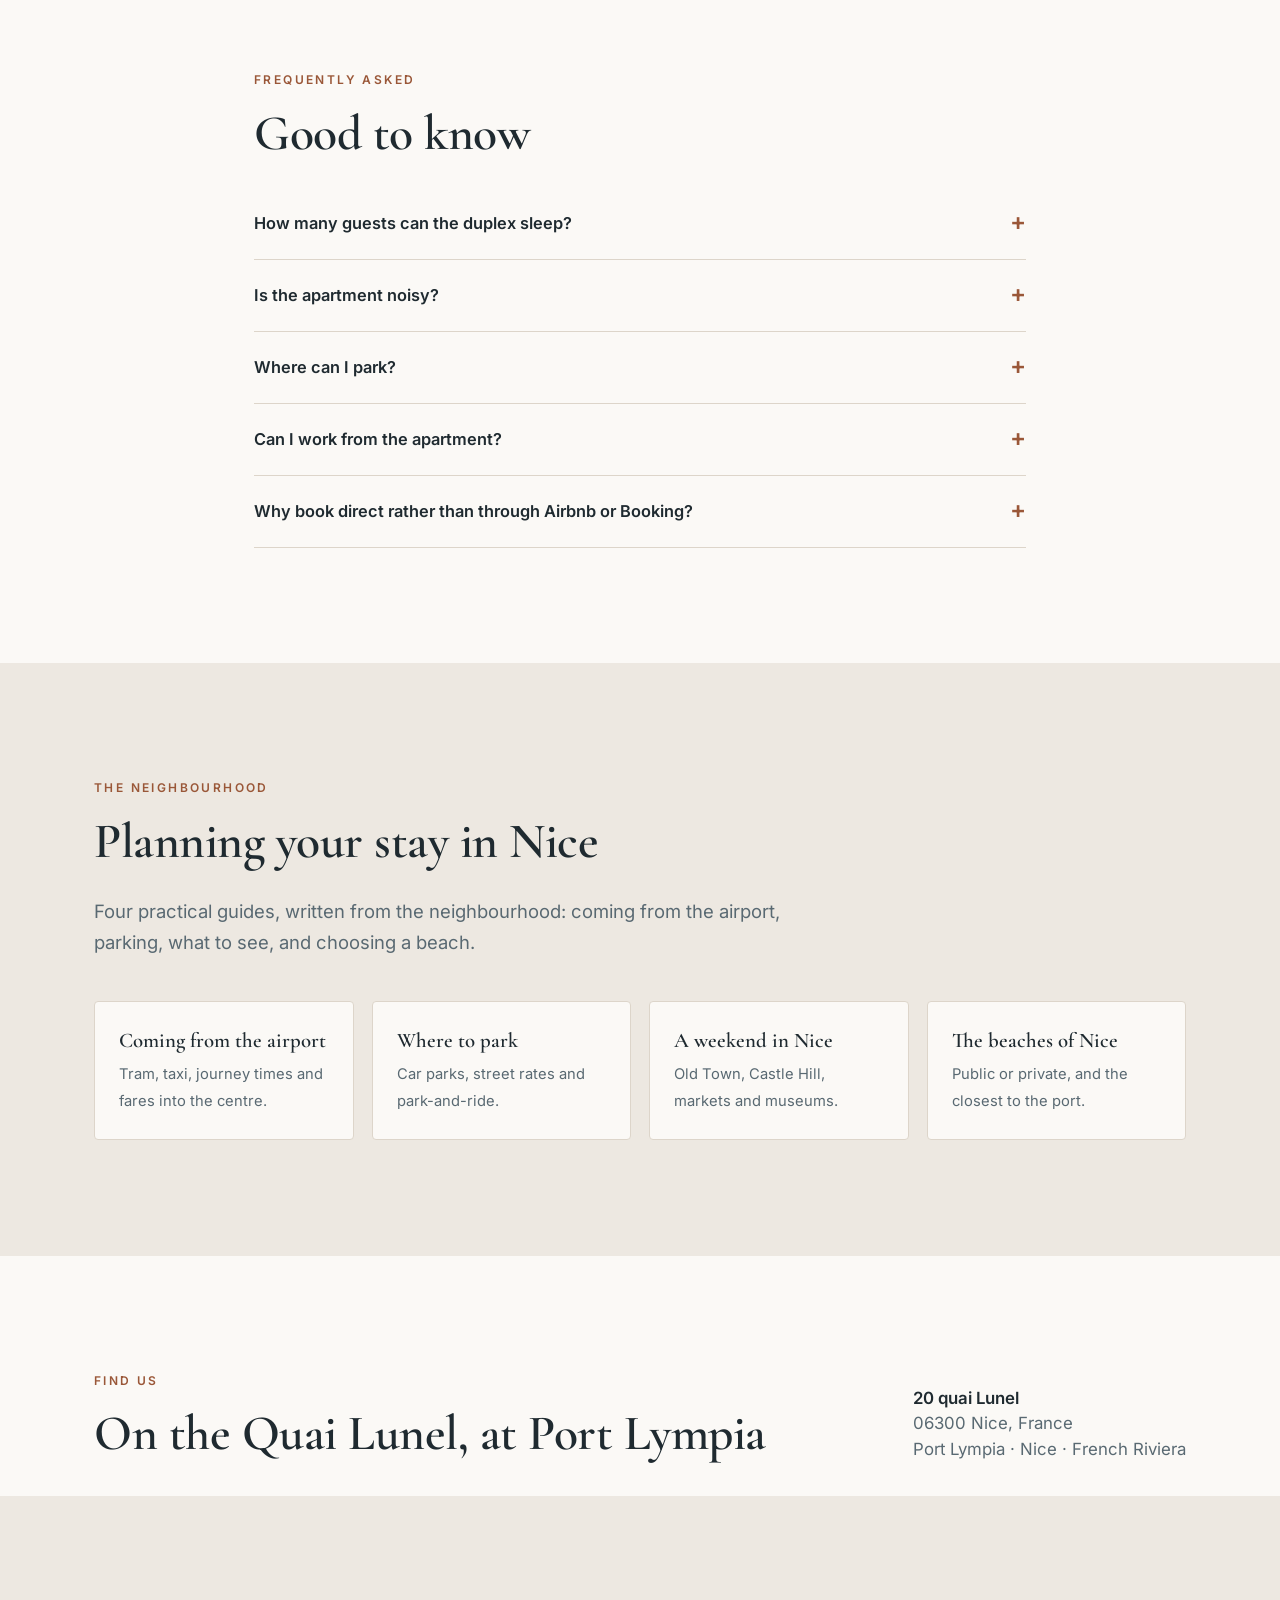
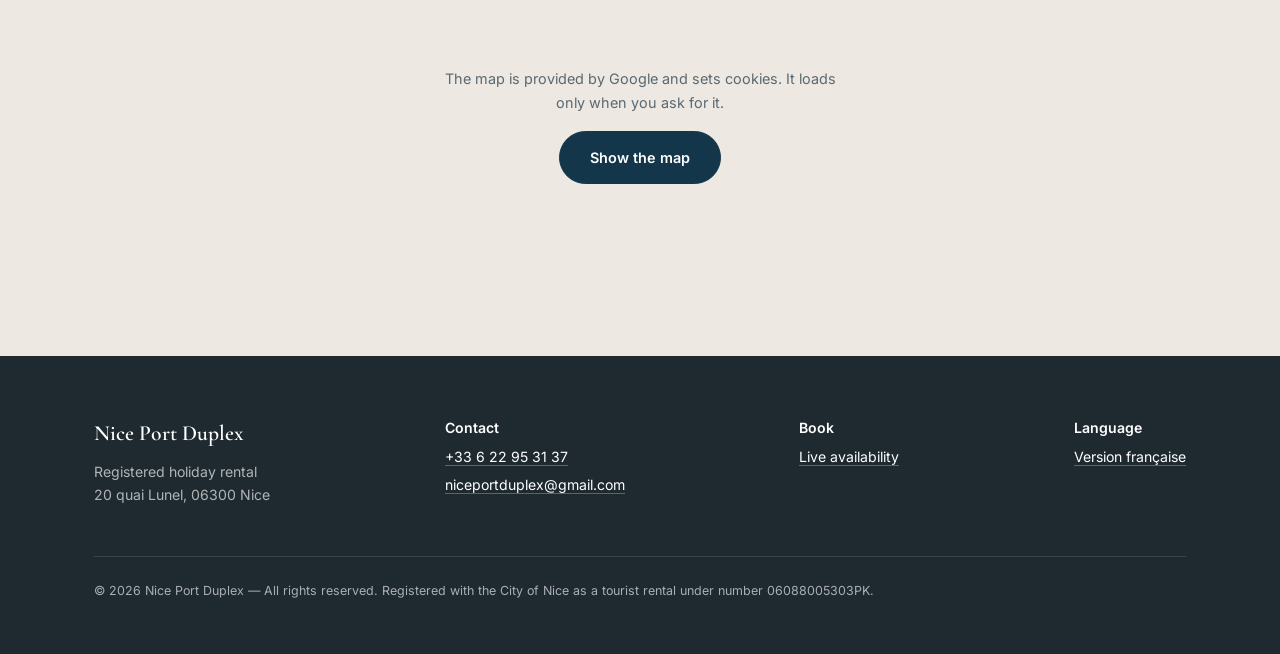
==== commit a3233074: "Quatre guides pratiques sur Nice, en français et en anglais Huit pages visant des recherches à vrai " ====
--- a/en/index.html
+++ b/en/index.html
@@ -234,6 +234,37 @@
 .foot strong{color:#fff;font-weight:600}
 .legal{margin-top:44px;padding-top:24px;border-top:1px solid rgba(255,255,255,.12);font-size:.78rem;color:rgba(255,255,255,.62)}
 
+/* ── Pages guide ── */
+.article{max-width:760px;margin:0 auto;padding:clamp(40px,5vw,64px) 24px clamp(30px,4vw,48px)}
+.article p{font-size:1.05rem;line-height:1.75;margin-bottom:1.15em}
+.article h2{font-size:clamp(1.6rem,3.2vw,2.15rem);margin:1.7em 0 .5em}
+.article h2:first-of-type{margin-top:.3em}
+.article h3{font-size:1.15rem;font-weight:600;font-family:'Inter',sans-serif;margin:1.6em 0 .4em}
+.article ul{margin:0 0 1.3em 1.1em}
+.article li{margin-bottom:.5em;line-height:1.7}
+.article a{color:var(--terracotta-ink);text-underline-offset:3px}
+.article .chapeau{font-size:1.18rem;line-height:1.65;color:var(--muted);margin-bottom:1.8em}
+.encadre{background:var(--cream);border-left:3px solid var(--terracotta);padding:20px 24px;margin:1.8em 0;border-radius:0 3px 3px 0}
+.encadre p{margin:0;font-size:.97rem;line-height:1.65}
+.encadre p+p{margin-top:.7em}
+.article table{width:100%;border-collapse:collapse;margin:1.5em 0;font-size:.95rem}
+.article th,.article td{text-align:left;padding:11px 14px;border-bottom:1px solid var(--line)}
+.article th{font-weight:600;font-size:.78rem;letter-spacing:.08em;text-transform:uppercase;color:var(--terracotta-ink)}
+.maj{display:block;margin-top:2.5em;padding-top:1.2em;border-top:1px solid var(--line);font-size:.85rem;color:var(--muted)}
+
+/* Appel à la réservation en fin de guide */
+.cta-guide{background:var(--deep);color:#fff;text-align:center;padding:clamp(48px,6vw,72px) 24px}
+.cta-guide h2{color:#fff;margin-bottom:.4em;font-size:clamp(1.7rem,3.4vw,2.4rem)}
+.cta-guide p{max-width:52ch;margin:0 auto 1.8em;color:rgba(255,255,255,.85)}
+
+/* Liste des guides sur la page d'accueil */
+.guides{display:grid;grid-template-columns:repeat(auto-fit,minmax(240px,1fr));gap:18px;margin-top:44px}
+.guides a{display:block;padding:26px 24px;background:var(--ivory);border:1px solid var(--line);
+  border-radius:4px;text-decoration:none;transition:.2s}
+.guides a:hover{border-color:var(--terracotta);transform:translateY(-2px)}
+.guides b{display:block;font-family:'Cormorant Garamond',serif;font-weight:600;font-size:1.3rem;margin-bottom:.3em;line-height:1.25}
+.guides span{font-size:.92rem;color:var(--muted);line-height:1.6}
+
 /* ── Bandeau de consentement ── */
 .cookie-bar{position:fixed;left:16px;right:16px;bottom:16px;z-index:200;max-width:660px;margin:0 auto;
   background:var(--deep);color:#fff;border-radius:6px;padding:20px 22px;
@@ -414,6 +445,21 @@
       <summary>Why book direct rather than through Airbnb or Booking?</summary>
       <p>Because platform commissions do not apply. For identical dates, the direct rate is the better one, and you deal with your host directly before and during your stay.</p>
     </details>
+  </div>
+</section>
+
+<!-- ═══════════ GUIDES ═══════════ -->
+<section class="band">
+  <div class="wrap">
+    <p class="eyebrow">The neighbourhood</p>
+    <h2>Planning your stay in Nice</h2>
+    <p class="lead">Four practical guides, written from the neighbourhood: coming from the airport, parking, what to see, and choosing a beach.</p>
+    <div class="guides">
+      <a href="/en/nice-airport/"><b>Coming from the airport</b><span>Tram, taxi, journey times and fares into the centre.</span></a>
+      <a href="/en/parking-in-nice/"><b>Where to park</b><span>Car parks, street rates and park-and-ride.</span></a>
+      <a href="/en/weekend-in-nice/"><b>A weekend in Nice</b><span>Old Town, Castle Hill, markets and museums.</span></a>
+      <a href="/en/nice-beaches/"><b>The beaches of Nice</b><span>Public or private, and the closest to the port.</span></a>
+    </div>
   </div>
 </section>
 
